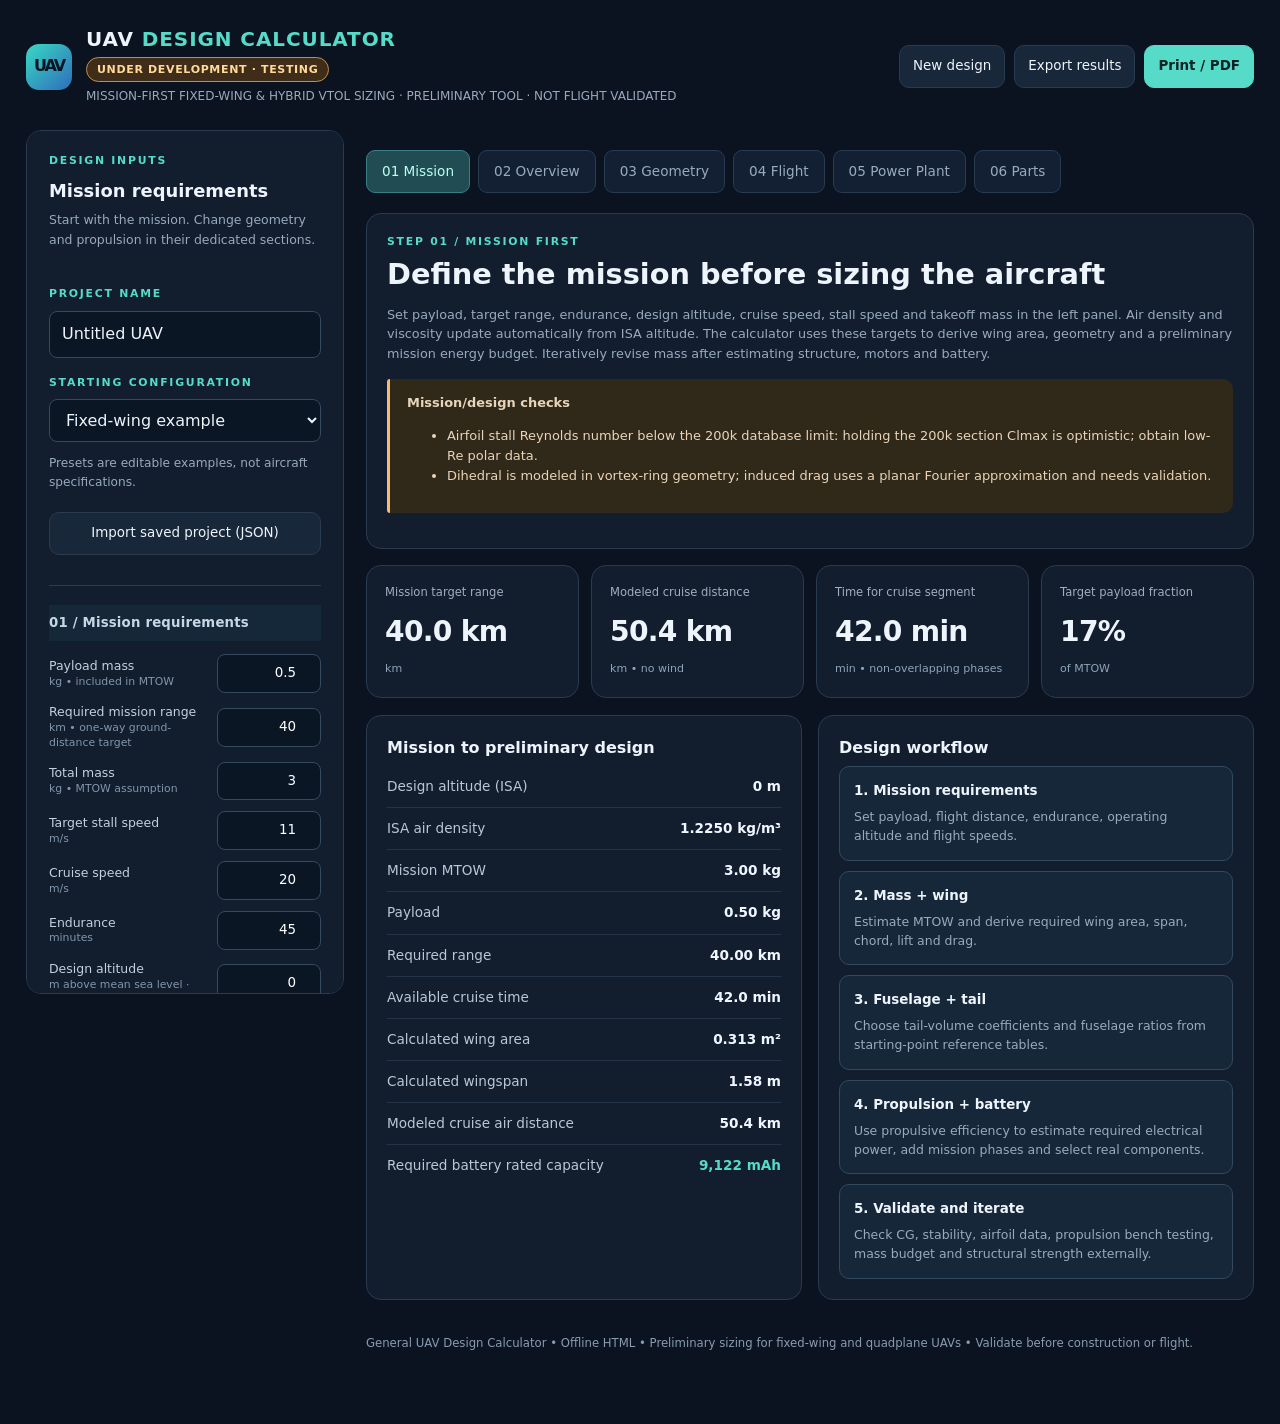
==== uav-design-calculator/index.html @ 4faedcb0 "Publish UAV mission design calculator V16 as under-development testing preview" ====
<!DOCTYPE html>

<html lang="en"><head><meta charset="utf-8"/><meta content="width=device-width, initial-scale=1" name="viewport"/><meta content="dark" name="color-scheme"/><title>UAV Design Calculator | Development Preview</title><style>
:root{--bg:#0b1220;--panel:#121d2e;--panel2:#17253a;--border:#293b51;--ink:#edf4fb;--muted:#99aabd;--teal:#55dbc8;--blue:#7fb7ff;--amber:#f4bc71;--red:#ff9191;--radius:15px}*{box-sizing:border-box}body{margin:0;background:var(--bg);color:var(--ink);font-family:Inter,ui-sans-serif,system-ui,Segoe UI,Arial,sans-serif;line-height:1.55}button,input,select{font:inherit}button{cursor:pointer}.app{max-width:1530px;margin:auto;padding:28px 26px 60px}.top{display:flex;align-items:center;justify-content:space-between;gap:20px;margin-bottom:24px}.logo{width:46px;height:46px;background:linear-gradient(135deg,#3ad9c3,#2d6dba);border-radius:13px;display:grid;place-items:center;font-weight:850;color:#071421;letter-spacing:-2px}.brand{display:flex;align-items:center;gap:14px}.brand h1{font-size:1.25rem;line-height:1.1;letter-spacing:.045em;margin:0}.brand p{margin:5px 0 0;color:var(--muted);font-size:.75rem}.actions{display:flex;gap:9px;flex-wrap:wrap;justify-content:flex-end}.btn{border:1px solid var(--border);color:var(--ink);padding:10px 13px;border-radius:10px;background:#19273b;font-size:.84rem}.btn:hover{border-color:var(--teal)}.btn.primary{background:var(--teal);color:#082324;font-weight:750;border-color:var(--teal)}.layout{display:grid;grid-template-columns:318px minmax(0,1fr);gap:22px;align-items:start}.sidebar{position:sticky;top:18px;background:var(--panel);border:1px solid var(--border);border-radius:var(--radius);padding:22px;max-height:calc(100vh - 36px);overflow:auto}.smallcap{font-size:.68rem;color:var(--teal);font-weight:850;letter-spacing:.16em;text-transform:uppercase}.sidebar h2{font-size:1.12rem;margin:8px 0 5px}.sub{font-size:.78rem;color:var(--muted);margin:0 0 20px}.fieldset{padding-top:19px;margin-top:18px;border-top:1px solid var(--border)}.fieldset h3{margin:0 0 13px;font-size:.83rem;color:#c8d7e5;letter-spacing:.015em}.field{display:grid;grid-template-columns:1fr 104px;align-items:center;gap:10px;margin:11px 0}.field label{font-size:.78rem;color:#c3d0de;line-height:1.35}.field label small{display:block;color:#8196ad;font-size:.68rem}.field input{width:100%;background:#0b1625;color:#fff;border:1px solid #354961;border-radius:8px;padding:8px 9px;text-align:right;font-size:.84rem;min-width:0}.field input:focus{outline:1px solid var(--teal);border-color:var(--teal)}.wide{grid-column:1/-1}.note{color:var(--muted);font-size:.76rem}.main{min-width:0}.hero{background:linear-gradient(118deg,#162d3b,#102136 60%,#112d39);border:1px solid #25576a;border-radius:var(--radius);padding:25px 28px;display:flex;justify-content:space-between;gap:15px}.hero h2{font-size:clamp(1.35rem,2.7vw,2rem);margin:6px 0;letter-spacing:-.035em}.hero p{color:#b9cbd9;margin:4px 0 0;max-width:720px;font-size:.85rem}.hero .mark{font-size:4rem;align-self:center;color:#59d1c8;opacity:.45;line-height:1}.tabs{display:flex;gap:8px;flex-wrap:wrap;margin:20px 0}.tab{padding:10px 15px;border-radius:9px;background:#132034;border:1px solid var(--border);color:var(--muted);font-size:.85rem}.tab.active{background:#214c53;color:#bafff1;border-color:#397f85}.pane{display:none}.pane.active{display:block}.kpis{display:grid;grid-template-columns:repeat(4,minmax(0,1fr));gap:12px;margin-bottom:17px}.metric,.card{background:var(--panel);border:1px solid var(--border);border-radius:var(--radius)}.metric{padding:18px}.metric label{font-size:.72rem;color:#9eafc0;display:block}.metric strong{display:block;font-size:clamp(1.25rem,2.2vw,1.8rem);margin:8px 0 1px;font-weight:760;letter-spacing:-.025em}.metric small{color:#8ea4b9;font-size:.69rem}.cols{display:grid;grid-template-columns:repeat(2,minmax(0,1fr));gap:16px}.card{padding:20px;min-width:0;margin-bottom:16px}.card h3{font-size:1rem;margin:0 0 5px}.card>p{color:var(--muted);font-size:.8rem;margin:2px 0 15px}.result{display:flex;justify-content:space-between;align-items:baseline;gap:16px;padding:10px 0;border-bottom:1px solid #233448;font-size:.85rem}.result:last-child{border-bottom:0}.result span{color:#bac8d6}.result b{font-variant-numeric:tabular-nums;color:#f0f6ff;white-space:nowrap}.result.highlight b{color:var(--teal)}.pill{display:inline-flex;border:1px solid #4c6258;color:#bce5d5;background:#1b3632;padding:6px 10px;border-radius:999px;font-size:.7rem}.pill.warn{border-color:#8a6540;color:#f9d2a4;background:#382c23}.pill.danger{border-color:#994b50;color:#ffc0c5;background:#42262d}.notice{border-left:3px solid var(--amber);background:#302819;padding:14px 17px;color:#e9d4b9;font-size:.81rem;border-radius:3px 10px 10px 3px;margin-bottom:15px}.notice.success{border-left-color:var(--teal);background:#18332f;color:#b4e9dd}.chart{width:100%;height:auto;display:block}.chart text{font-family:inherit}.table-scroll{overflow:auto}.table{border-collapse:collapse;width:100%;font-size:.8rem}.table th{background:#1b2d42;font-size:.72rem;text-align:left;color:#aac2d6;letter-spacing:.02em}.table td,.table th{padding:11px 12px;border-bottom:1px solid #26394d}.table input{background:#0c1a2b;border:1px solid #35506b;color:var(--ink);padding:7px;border-radius:6px;width:88px;text-align:right}.table td.num{text-align:right;font-variant-numeric:tabular-nums}.table .right{text-align:right}.table tr:hover td{background:#15263a}.money{color:var(--teal);font-weight:800}.mini{font-size:.75rem;color:var(--muted)}.three{display:grid;grid-template-columns:repeat(3,1fr);gap:10px}.stat{background:#19283b;border-radius:10px;padding:14px}.stat small{display:block;color:var(--muted)}.stat b{font-size:1.2rem}.foot{margin-top:18px;color:#879cb1;font-size:.73rem}.callouts{display:grid;gap:10px}.callout{background:#17273a;border:1px solid #324960;padding:14px;border-radius:10px}.callout strong{display:block;font-size:.84rem;margin-bottom:5px}.callout p{font-size:.78rem;color:var(--muted);margin:0}code{background:#0b1b2c;padding:1px 4px;border-radius:4px;color:#9fefdf}@media(max-width:1120px){.layout{grid-template-columns:280px 1fr}.kpis{grid-template-columns:repeat(2,1fr)}}@media(max-width:800px){.app{padding:16px}.layout{display:block}.sidebar{position:static;max-height:none;margin-bottom:17px}.cols{grid-template-columns:1fr}.hero .mark{display:none}.top{align-items:start}.kpis{grid-template-columns:repeat(2,1fr)}}@media(max-width:470px){.kpis{grid-template-columns:1fr 1fr}.metric{padding:12px}.metric strong{font-size:1.25rem}.brand h1{font-size:1.02rem}.actions .btn{padding:8px;font-size:.75rem}.top{flex-direction:column}.three{grid-template-columns:1fr}.tabs{gap:5px}.tab{font-size:.76rem;padding:8px 10px}}@media print{body{background:white;color:black}.sidebar,.tabs,.actions,.foot{display:none}.layout{display:block}.pane{display:block!important;break-before:page}.card,.metric,.hero{border:1px solid #aaa;background:white;color:black;break-inside:avoid}.result b,.card h3,.metric strong{color:black}.result span,.card p,.metric label{color:#444}}

/* Project-specific setup and editable BOM */
.project-controls{display:grid;gap:8px;padding:8px 0 12px}.project-controls input,.project-controls select{width:100%;min-width:0;border:1px solid #354961;border-radius:8px;background:#0b1625;color:#edf4fb;padding:10px 12px}.project-controls label{margin-top:9px}.table input.bom-name{width:205px;text-align:left}.table .bom-remove{padding:3px 9px;color:#ffc0c5;border-color:#673f4a}.table th:last-child{width:45px}#projectName:focus,#preset:focus{outline:2px solid var(--teal)}

/* mission-first additions */
#pane-mission .card>h2{line-height:1.25} .fine{font-size:.78rem;color:#8096a9;line-height:1.6}
.reference-table{font-size:.83rem}.reference-table td{white-space:normal}.btn.tiny{padding:5px 9px;font-size:.72rem}
.quick-search{display:flex;flex-wrap:wrap;gap:8px;margin:12px 0 18px}.quick-search a{border:1px solid #426a7b;border-radius:9px;padding:8px 11px;text-decoration:none;color:#60dfcb;background:#10293d;font-size:.8rem;font-weight:700}
.quick-search a:hover{border-color:#60dfcb}.bom-search{font-size:.78rem;white-space:nowrap;color:#55d8cb;text-decoration:none}.bom-search:hover{text-decoration:underline}
.fieldset h3{position:sticky;top:0;background:#14283a;padding:8px 0;z-index:1}
@media(max-width:690px){.reference-table{min-width:430px}.quick-search{gap:5px}}

.airfoil-select{width:100%;background:#0b1625;color:#f0f7fe;border:1px solid #354961;border-radius:8px;padding:8px 9px;font-size:.84rem}
.airfoil-table th,.airfoil-table td{white-space:nowrap;text-align:right}.airfoil-table th:first-child,.airfoil-table td:first-child{text-align:left}
.formula{background:#0b1a29;border:1px solid #335169;border-radius:10px;padding:13px 16px;color:#cce1f0;font-size:.87rem;margin:13px 0;line-height:1.9}
.badge-inline{display:inline-block;background:#173d45;border:1px solid #2e6770;color:#87e5d6;padding:2px 8px;border-radius:6px;font-size:.7rem}

.airfoil-status{border:1px solid #32717a;border-radius:10px;padding:12px;background:#0b2936;display:flex;flex-direction:column;gap:5px}
.airfoil-status strong{font-size:.8rem;color:#d8ebf2}.airfoil-status span{font-size:1.5rem;font-weight:800;color:#6ce2d4}.airfoil-status small{font-size:.71rem;color:#9eb8c6}

/* Airfoil setup belongs in the Wing Design pane, below the mission inputs. */
#wingAirfoilSetup{margin-bottom:18px;scroll-margin-top:16px}
.airfoil-setup-layout{display:grid;grid-template-columns:minmax(230px,1.05fr) minmax(230px,1fr);gap:20px;align-items:start;margin:20px 0}
.airfoil-large-label{display:block;font-size:.86rem;color:#e1ebf4;font-weight:750;margin-bottom:8px}
.airfoil-large-label small{font-size:.74rem;color:#97abc0;font-weight:400;margin-left:8px}
#wingAirfoilSetup .airfoil-select{height:45px;font-size:.93rem}
#wingAirfoilSetup .field{grid-template-columns:1fr minmax(120px,160px);margin:15px 0 0}
#wingAirfoilSetup .airfoil-status{min-height:112px;justify-content:center}
#wingAirfoilSetup .airfoil-status span{font-size:2rem}
.airfoil-re-explain{padding:16px 18px;background:#0e2131;border:1px solid #2d5061;border-radius:11px;margin:4px 0 16px}
.airfoil-re-explain>strong{font-size:.85rem;color:#9be2d8}
.airfoil-re-explain .formula{margin:10px 0;font-size:.9rem}
.airfoil-re-explain p{font-size:.82rem;color:#a9bfd1;margin:6px 0 0}
@media(max-width:750px){.airfoil-setup-layout{grid-template-columns:1fr}.airfoil-large-label small{display:block;margin-left:0}}

/* Compact information controls for sizing and airfoil reference tables */
.reference-table .info-tip{display:inline-flex;align-items:center;justify-content:center;vertical-align:middle;margin-left:7px;width:18px;height:18px;padding:0;border-radius:50%;border:1px solid #7291ac;background:#223c54;color:#dff8ff;font-size:12px;font-weight:800;line-height:1;cursor:help;position:relative;isolation:isolate}
.reference-table .info-tip:hover,.reference-table .info-tip:focus-visible{border-color:#55dbc8;background:#2b5961;outline:1px solid #55dbc8}
.reference-table .info-tip:is(:hover,:focus-visible)::after{content:attr(data-help);position:absolute;left:50%;bottom:calc(100% + 7px);transform:translateX(-50%);width:max-content;max-width:min(270px,70vw);white-space:normal;text-align:left;padding:9px 11px;border-radius:8px;box-shadow:0 6px 20px #0009;border:1px solid #4b6b7f;background:#0e2235;color:#f0f8ff;font-size:12px;line-height:1.45;font-weight:500;z-index:100;pointer-events:none}
.reference-table td:first-child{overflow:visible}


/* Compact 2D NACA section selection and geometry preview */
#wingAirfoilSetup .airfoil-setup-layout{grid-template-columns:minmax(190px,.7fr) minmax(290px,1.4fr);align-items:center;gap:18px;margin:16px 0 0}
#wingAirfoilSetup .airfoil-selector-panel{align-self:center}
#wingAirfoilSetup .airfoil-large-label{margin-bottom:10px}
#wingAirfoilSetup .airfoil-profile-panel{border:1px solid #2e5261;border-radius:11px;background:#101e30;padding:10px;min-width:0}
#wingAirfoilSetup .airfoil-profile-caption{display:flex;justify-content:space-between;gap:10px;font-size:.72rem;font-weight:750;letter-spacing:.07em;color:#b5ccda;margin:0 0 8px}
#wingAirfoilSetup .airfoil-profile-caption span{color:#70e3da}
#wingAirfoilSetup #airfoilProfile{width:100%;height:auto;display:block}
@media(max-width:760px){#wingAirfoilSetup .airfoil-setup-layout{grid-template-columns:1fr}}

/* Control-surface ratios and live sizing */
.control-input-title{color:#a9e3da;margin:16px 0 4px;padding-top:8px;border-top:1px solid #294054;font-size:.9rem}
.control-reference-table th,.control-reference-table td{white-space:normal;min-width:90px}
.control-surface-results{display:grid;grid-template-columns:repeat(3,minmax(0,1fr));gap:12px;margin-top:19px}
.control-surface-result{border:1px solid #31465a;background:#102034;border-radius:10px;padding:14px;min-width:0}
.control-surface-result h4{font-size:1rem;margin:0 0 9px;color:#84eadb}
.control-surface-result .result{gap:8px;padding:6px 0;font-size:.82rem}
.control-surface-result .result span{min-width:0}
.control-surface-result .result b{white-space:nowrap}
.control-check{font-size:.76rem;color:#f1c28b;margin:10px 0 0;line-height:1.5}
@media(max-width:920px){.control-surface-results{grid-template-columns:1fr}}
.preview-subhead{font-size:.9rem;font-weight:700;color:#c4d9ea;margin:19px 0 8px}.geometry-previews .card svg{max-width:100%}
/* Geometry fields stay readable even in narrow sidebars */
.fieldset .control-input-title{font-size:.77rem;color:#72e0d0;margin:18px 0 10px}

/* Version 16: mission-first, six-tab organization */
.design-controls-card{margin-bottom:16px}
.design-input-grid{display:grid;grid-template-columns:repeat(2,minmax(0,1fr));gap:20px;align-items:start}
.design-input-group{margin:0;padding:0;border-top:0;min-width:0}
.design-input-group h3{font-size:.94rem;color:var(--teal);margin:0 0 14px}
.design-input-group .field{grid-template-columns:minmax(0,1fr) minmax(100px,145px);gap:12px}
.design-input-group .field label{font-size:.82rem}
.design-input-group .field input{width:100%}
.design-input-group .control-input-title{margin:19px 0 10px;color:var(--ink)}
.design-input-group p.fine{margin:0 0 15px}
#pane-powerplant .design-input-group{display:grid;grid-template-columns:repeat(2,minmax(0,1fr));gap:0 22px}
#pane-powerplant .design-input-group>h3{grid-column:1/-1}
#pane-powerplant .design-input-group .field{margin:8px 0}
@media(max-width:1100px){.design-input-grid{grid-template-columns:1fr}#pane-powerplant .design-input-group{grid-template-columns:1fr}}
@media(max-width:650px){.design-input-group .field{grid-template-columns:1fr;gap:5px}.design-input-group .field input{text-align:left}#pane-powerplant .design-input-group{grid-template-columns:1fr}}
</style></head><body><div class="app">
<header class="top"><div class="brand"><div class="logo">UAV</div><div><h1>UAV <span style="color:var(--teal)">DESIGN CALCULATOR</span></h1><span role="status" style="display:inline-block;margin-top:7px;border:1px solid #c48c48;color:#ffda9a;background:#402d19;border-radius:999px;padding:3px 10px;font-size:11px;font-weight:800;letter-spacing:.06em">UNDER DEVELOPMENT · TESTING</span><p>MISSION-FIRST FIXED-WING &amp; HYBRID VTOL SIZING · PRELIMINARY TOOL · NOT FLIGHT VALIDATED</p></div></div><div class="actions"><button class="btn" id="resetBtn">New design</button><button class="btn" id="downloadBtn">Export results</button><button class="btn primary" id="printBtn">Print / PDF</button></div></header>
<div class="layout"><aside class="sidebar"><div class="smallcap">Design inputs</div><h2>Mission requirements</h2><p class="sub">Start with the mission. Change geometry and propulsion in their dedicated sections.</p>
<div class="project-controls"><label class="smallcap" for="projectName">Project name</label><input id="projectName" maxlength="100" placeholder="My UAV concept" type="text" value="Untitled UAV"/><label class="smallcap" for="preset">Starting configuration</label><select id="preset"><option value="fixed">Fixed-wing example</option><option value="hybrid">Hybrid VTOL example</option></select><p class="note" style="margin:4px 0 0">Presets are editable examples, not aircraft specifications.</p><button class="btn" id="loadBtn" style="width:100%;margin-top:12px" type="button">Import saved project (JSON)</button><input accept=".json,application/json" hidden="" id="importFile" type="file"/></div>
<div class="fieldset"><h3>01 / Mission requirements</h3><div class="field"><label for="payload">Payload mass <small>kg • included in MTOW</small></label><input id="payload" min="0" step="0.1" type="number"/></div>
<div class="field"><label for="rangeTarget">Required mission range <small>km • one-way ground-distance target</small></label><input id="rangeTarget" min="0" step="1" type="number"/></div>
<div class="field"><label for="mass">Total mass <small>kg • MTOW assumption</small></label><input id="mass" min="0.1" step="0.1" type="number"/></div>
<div class="field"><label for="stall">Target stall speed <small>m/s</small></label><input id="stall" min="0.1" step="0.1" type="number"/></div>
<div class="field"><label for="cruise">Cruise speed <small>m/s</small></label><input id="cruise" min="0.1" step="0.1" type="number"/></div>
<div class="field"><label for="endurance">Endurance <small>minutes</small></label><input id="endurance" min="0" step="5" type="number"/></div>
<div class="field"><label for="altitude">Design altitude <small>m above mean sea level · ISA standard atmosphere</small></label><input id="altitude" max="20000" min="0" step="100" type="number"/></div>
<div class="field"><label for="rho">Calculated air density <small>kg/m³ · automatic</small></label><input aria-readonly="true" id="rho" readonly="" step="any" type="number"/><small class="fine">Automatically calculated from altitude; used in wing sizing, lift, drag and power.</small></div></div>



</aside>
<main class="main"><nav aria-label="Sections" class="tabs"><button class="tab active" data-pane="mission">01 Mission</button><button class="tab" data-pane="overview">02 Overview</button><button class="tab" data-pane="geometry">03 Geometry</button><button class="tab" data-pane="flight">04 Flight</button><button class="tab" data-pane="powerplant">05 Power Plant</button><button class="tab" data-pane="bom">06 Parts</button></nav>
<section class="pane active" id="pane-mission">
<div class="card"><div class="smallcap">STEP 01 / MISSION FIRST</div><h2 style="margin:6px 0 12px;font-size:1.8rem">Define the mission before sizing the aircraft</h2><p>Set payload, target range, endurance, design altitude, cruise speed, stall speed and takeoff mass in the left panel. Air density and viscosity update automatically from ISA altitude. The calculator uses these targets to derive wing area, geometry and a preliminary mission energy budget. Iteratively revise mass after estimating structure, motors and battery.</p><div class="notice" id="missionAlerts"></div></div>
<div class="kpis"><div class="metric"><label>Mission target range</label><strong id="mTarget">—</strong><small>km</small></div><div class="metric"><label>Modeled cruise distance</label><strong id="mDistance">—</strong><small>km • no wind</small></div><div class="metric"><label>Time for cruise segment</label><strong id="mCruiseTime">—</strong><small>min • non-overlapping phases</small></div><div class="metric"><label>Target payload fraction</label><strong id="mPayload">—</strong><small>of MTOW</small></div></div>
<div class="cols"><div class="card"><h3>Mission to preliminary design</h3><div id="missionResults"></div></div><div class="card"><h3>Design workflow</h3><div class="callouts"><div class="callout"><strong>1. Mission requirements</strong><p>Set payload, flight distance, endurance, operating altitude and flight speeds.</p></div><div class="callout"><strong>2. Mass + wing</strong><p>Estimate MTOW and derive required wing area, span, chord, lift and drag.</p></div><div class="callout"><strong>3. Fuselage + tail</strong><p>Choose tail-volume coefficients and fuselage ratios from starting-point reference tables.</p></div><div class="callout"><strong>4. Propulsion + battery</strong><p>Use propulsive efficiency to estimate required electrical power, add mission phases and select real components.</p></div><div class="callout"><strong>5. Validate and iterate</strong><p>Check CG, stability, airfoil data, propulsion bench testing, mass budget and structural strength externally.</p></div></div></div></div></section><section class="pane" id="pane-overview"><div class="kpis"><div class="metric"><label>Wing span</label><strong id="kSpan">—</strong><small>computed wing geometry</small></div><div class="metric"><label>Required wing area</label><strong id="kArea">—</strong><small>m²</small></div><div class="metric"><label>Estimated cruise power</label><strong id="kPower">—</strong><small>W drag-based estimate</small></div><div class="metric"><label>Estimated range</label><strong id="kRange">—</strong><small>km at entered speed / endurance</small></div></div>
<div class="notice" id="checks"></div><div class="cols"><div class="card"><h3>Wing planform — top view</h3><p>Quarter-chord sweep and mounting X offset are drawn to scale within this view.</p><svg aria-label="Wing geometry top view" class="chart" id="wingSVG" viewbox="0 0 530 240"><rect fill="#101e30" height="240" rx="10" width="530" x="0" y="0"></rect><line stroke="#43627a" stroke-dasharray="5 6" x1="265" x2="265" y1="15" y2="225"></line><polygon fill="#2f9ea6" fill-opacity=".7" id="wingShape" points="" stroke="#75e7d7" stroke-width="2"></polygon><text fill="#9eb2c7" font-size="13" id="wingCap" x="14" y="220"></text></svg></div><div class="card"><h3>Wing front view</h3><p>Dihedral and vertical mounting offset; dimensions in meters.</p><svg aria-label="Live front view of wing dihedral and mounting offset" class="chart" id="wingFrontSVG" role="img" viewbox="0 0 530 240"></svg></div><div class="card"><h3>Mission snapshot</h3><p>Key sizing values calculated from current inputs.</p><div id="overviewResults"></div></div></div>
<div class="cols geometry-previews">
<div class="card"><h3>Fuselage profile</h3><p>Dimensioned side-view concept based on the current fuselage length, diameter and tail-cone ratio.</p>
<svg aria-label="Live dimensioned fuselage side profile" class="chart" id="fuselageSVG" role="img" viewbox="0 0 530 240"></svg>
<p class="fine">Illustrative axisymmetric body; nose, cabin and tail-cone shaping are not structural or aerodynamic validation.</p>
</div>
<div class="card"><h3>Tail planform</h3><p>Live horizontal-tail top view and vertical-fin side view, calculated using the tail-volume inputs.</p>
<svg aria-label="Live dimensioned horizontal and vertical tail preview" class="chart" id="tailSVG" role="img" viewbox="0 0 530 240"></svg><h4 class="preview-subhead">Tail front view</h4><svg aria-label="Live front view of horizontal-tail dihedral and vertical-fin cant" class="chart" id="tailFrontSVG" role="img" viewbox="0 0 530 240"></svg>
<p class="fine">Horizontal-tail sweep, dihedral and offsets and vertical-fin sweep, cant and offsets are previewed; final stability, control and interference require validation.</p>
</div>
</div>
<div class="card"><h3>Power versus cruise speed</h3><p>Simplified parasite + induced drag model across speed. This is aerodynamic power, not motor electrical draw.</p><svg aria-label="Power required as a function of cruise velocity" class="chart" id="powerChart" role="img" viewbox="0 0 750 245"></svg></div></section>
<section class="pane" id="pane-geometry"><div class="card" id="wingAirfoilSetup"><div class="smallcap">02 / WING DESIGN</div><h3>NACA airfoil</h3>
<div class="airfoil-setup-layout">
<div class="airfoil-selector-panel"><label class="airfoil-large-label" for="airfoil">Select 2D NACA section</label>
<select class="airfoil-select" id="airfoil"><option value="naca2412">NACA 2412</option><option value="naca0012">NACA 0012</option><option value="naca2410">NACA 2410</option><option value="naca2415">NACA 2415</option><option value="naca4412">NACA 4412</option></select>
</div>
<div class="airfoil-profile-panel"><div class="airfoil-profile-caption">2D AIRFOIL PROFILE <span id="airfoilProfileName">NACA 2412</span></div>
<svg aria-label="Live 2D NACA airfoil cross-section profile" id="airfoilProfile" role="img" viewbox="0 0 600 185"></svg></div>
</div>
</div><div class="card design-controls-card"><h3>Aircraft geometry — editable parameters</h3><p>Define wing, fuselage and tail geometry here. Results and drawings update automatically.</p><div class="design-input-grid"><div class="fieldset design-input-group"><h3>Main wing geometry</h3>
<div class="field"><label for="ar">Wing aspect ratio <small>dimensionless</small></label><input id="ar" min="1" step="0.1" type="number"/></div>
<div class="field"><label for="taper">Wing taper ratio <small>tip / root</small></label><input id="taper" min="0.05" step="0.05" type="number"/></div><div class="field"><label for="wingSweep">Wing sweep <small>degrees · quarter-chord line, aft positive</small></label><input id="wingSweep" max="45" min="-30" step="0.5" type="number"/></div>
<div class="field"><label for="wingDihedral">Wing dihedral <small>degrees · tips up positive</small></label><input id="wingDihedral" max="20" min="-15" step="0.5" type="number"/></div>
<div class="field"><label for="wingXOffset">Wing X offset <small>m · from 35% fuselage length reference</small></label><input id="wingXOffset" max="2" min="-2" step="0.01" type="number"/></div>
<div class="field"><label for="wingZOffset">Wing Z offset <small>m · from fuselage centerline</small></label><input id="wingZOffset" max="2" min="-2" step="0.01" type="number"/></div>
</div><div class="fieldset design-input-group"><h3>Fuselage &amp; tail geometry</h3>
<div class="field"><label for="fuseRatio">Fuselage / span <small>design ratio</small></label><input id="fuseRatio" min="0.1" step="0.05" type="number"/></div>
<div class="field"><label for="fuseSlender">Fuselage L / D <small>slenderness</small></label><input id="fuseSlender" min="1" step="0.5" type="number"/></div>
<div class="field"><label for="tailArmRatio">Tail arm / fuselage <small>design ratio</small></label><input id="tailArmRatio" min="0.1" step="0.01" type="number"/></div>
<div class="field"><label for="vh">Horizontal tail volume <small>Vh</small></label><input id="vh" min="0.01" step="0.05" type="number"/></div>
<div class="field"><label for="vv">Vertical tail volume <small>Vv</small></label><input id="vv" min="0.001" step="0.005" type="number"/></div><h4 class="control-input-title">Horizontal stabilizer geometry</h4>
<div class="field"><label for="htSweep">Horizontal tail sweep <small>degrees · quarter chord, aft positive</small></label><input id="htSweep" max="45" min="-30" step="0.5" type="number"/></div>
<div class="field"><label for="htDihedral">Horizontal tail dihedral <small>degrees · tips up positive</small></label><input id="htDihedral" max="20" min="-15" step="0.5" type="number"/></div>
<div class="field"><label for="htXOffset">Horizontal tail X offset <small>m · from nominal tail station (wing + tail arm)</small></label><input id="htXOffset" max="2" min="-2" step="0.01" type="number"/></div>
<div class="field"><label for="htZOffset">Horizontal tail Z offset <small>m · from fuselage centerline</small></label><input id="htZOffset" max="2" min="-2" step="0.01" type="number"/></div>
<h4 class="control-input-title">Vertical stabilizer geometry</h4>
<div class="field"><label for="vtSweep">Vertical fin sweep <small>degrees · leading-edge line, aft positive</small></label><input id="vtSweep" max="55" min="-30" step="0.5" type="number"/></div>
<div class="field"><label for="vtCant">Vertical fin cant <small>degrees · outward from vertical</small></label><input id="vtCant" max="25" min="0" step="0.5" type="number"/></div>
<div class="field"><label for="vtXOffset">Vertical fin X offset <small>m · from nominal tail station (wing + tail arm)</small></label><input id="vtXOffset" max="2" min="-2" step="0.01" type="number"/></div>
<div class="field"><label for="vtZOffset">Vertical fin Z offset <small>m · from fuselage centerline</small></label><input id="vtZOffset" max="2" min="-2" step="0.01" type="number"/></div><div class="field"><label for="tailConeRatio">Tail-cone length / fuselage diameter <small>design ratio</small></label><input id="tailConeRatio" min="0" step=".1" type="number"/></div><div class="field"><label for="tailConeAngle">Tail-cone half-angle <small>degrees • geometric input</small></label><input id="tailConeAngle" max="40" min="0" step="1" type="number"/></div></div></div></div><div class="card design-controls-card"><h3>Control surface geometry</h3><div class="fieldset design-input-group"><h3>Control surfaces</h3><p class="fine">Editable starting ratios from the Excel control-surface reference table. Area and geometric ratios are checked independently.</p><h4 class="control-input-title">Aileron</h4><div class="field"><label for="ailArea">Area ratio <small>0.03–0.12 · control area / parent surface area</small></label><input id="ailArea" max="1" min="0.01" step="0.01" type="number"/></div><div class="field"><label for="ailSpan">Span ratio <small>0.20–0.40 · control span / parent surface span</small></label><input id="ailSpan" max="1" min="0.01" step="0.01" type="number"/></div><div class="field"><label for="ailChord">Chord ratio <small>0.15–0.30 · control chord / parent surface chord</small></label><input id="ailChord" max="1" min="0.01" step="0.01" type="number"/></div><div class="field"><label for="ailNeg">Negative deflection <small>degrees · magnitude</small></label><input id="ailNeg" max="90" min="0" step="1" type="number"/></div><div class="field"><label for="ailPos">Positive deflection <small>degrees · magnitude</small></label><input id="ailPos" max="90" min="0" step="1" type="number"/></div><h4 class="control-input-title">Elevator</h4><div class="field"><label for="eleArea">Area ratio <small>0.15–0.40 · control area / parent surface area</small></label><input id="eleArea" max="1" min="0.01" step="0.01" type="number"/></div><div class="field"><label for="eleSpan">Span ratio <small>0.80–1.00 · control span / parent surface span</small></label><input id="eleSpan" max="1" min="0.01" step="0.01" type="number"/></div><div class="field"><label for="eleChord">Chord ratio <small>0.20–0.40 · control chord / parent surface chord</small></label><input id="eleChord" max="1" min="0.01" step="0.01" type="number"/></div><div class="field"><label for="eleNeg">Negative deflection <small>degrees · magnitude</small></label><input id="eleNeg" max="90" min="0" step="1" type="number"/></div><div class="field"><label for="elePos">Positive deflection <small>degrees · magnitude</small></label><input id="elePos" max="90" min="0" step="1" type="number"/></div><h4 class="control-input-title">Rudder</h4><div class="field"><label for="rudArea">Area ratio <small>0.15–0.35 · control area / parent surface area</small></label><input id="rudArea" max="1" min="0.01" step="0.01" type="number"/></div><div class="field"><label for="rudSpan">Span ratio <small>0.70–1.00 · control span / parent surface span</small></label><input id="rudSpan" max="1" min="0.01" step="0.01" type="number"/></div><div class="field"><label for="rudChord">Chord ratio <small>0.15–0.40 · control chord / parent surface chord</small></label><input id="rudChord" max="1" min="0.01" step="0.01" type="number"/></div><div class="field"><label for="rudNeg">Negative deflection <small>degrees · magnitude</small></label><input id="rudNeg" max="90" min="0" step="1" type="number"/></div><div class="field"><label for="rudPos">Positive deflection <small>degrees · magnitude</small></label><input id="rudPos" max="90" min="0" step="1" type="number"/></div></div></div>
<div class="cols"><div class="card"><h3>Wing sizing from airfoil + mission &amp; VLM2</h3><div id="wingResults"></div></div><div class="card"><h3>Fuselage &amp; tails</h3><p>Conventional tail-volume estimates based on wing span and MAC.</p><div id="tailResults"></div></div></div><div class="card" id="airfoilDatabaseCard"><div class="smallcap">AIRFOIL DATABASE / SECTION POLARS</div><h3>NACA stall polar &amp; VLM2 finite-wing analysis</h3><div class="table-scroll"><table class="table reference-table airfoil-table"><thead><tr><th>Airfoil <button aria-label="Information: NACA airfoil section identifier." class="info-tip" data-help="NACA airfoil section identifier." title="NACA airfoil section identifier." type="button">i</button></th><th>cₗ,max @ Re 200k <button aria-label="Information: Approximate 2D maximum section lift coefficient at Reynolds number 200,000, not whole-wing CLmax." class="info-tip" data-help="Approximate 2D maximum section lift coefficient at Reynolds number 200,000, not whole-wing CLmax." title="Approximate 2D maximum section lift coefficient at Reynolds number 200,000, not whole-wing CLmax." type="button">i</button></th><th>@ 1M <button aria-label="Information: Approximate 2D maximum lift coefficient at Reynolds number 1,000,000." class="info-tip" data-help="Approximate 2D maximum lift coefficient at Reynolds number 1,000,000." title="Approximate 2D maximum lift coefficient at Reynolds number 1,000,000." type="button">i</button></th><th>@ 5M <button aria-label="Information: Approximate 2D maximum lift coefficient at Reynolds number 5,000,000." class="info-tip" data-help="Approximate 2D maximum lift coefficient at Reynolds number 5,000,000." title="Approximate 2D maximum lift coefficient at Reynolds number 5,000,000." type="button">i</button></th></tr></thead><tbody id="airfoilDataRows"></tbody></table></div><div id="airfoilResults"></div><div class="cols"><div><h3 style="margin-top:18px">VLM2 cruise &amp; stall analysis</h3><div id="vlmResults"></div></div><div><h3 style="margin-top:18px">Spanwise lift distribution</h3><svg aria-label="Calculated wing local lift coefficient versus span" id="vlmSpanChart" role="img" style="width:100%;height:auto;background:#101e30;border-radius:10px" viewbox="0 0 510 235"></svg><p class="fine">Blue: local cₗ at cruise · dashed: airfoil cₗ,max near stall. Spanwise values exclude nonlinear separation and control deflections.</p></div></div><p class="fine">The values are approximate stored section cₗ,max summaries (Ncrit 9), not experimental whole-wing results. The section stall limit is imposed externally; inviscid VLM2 cannot resolve stall or viscous/profile drag. Changes in taper, twist, sweep, Reynolds number, surface roughness and stall progression can alter wing C<sub>L,max</sub>. Verify using XFOIL polars and finite-wing analysis (e.g., XFLR5 or CFD) before flight.</p><p class="fine">Polar summaries: <a href="https://foil.tools/foil/naca2412" rel="noopener noreferrer" target="_blank">Foil.tools dataset ↗</a> · Geometry references: <a href="https://m-selig.web.engr.illinois.edu/ads/coord_database.html" rel="noopener noreferrer" target="_blank">UIUC airfoil coordinates ↗</a></p></div><div class="card" id="controlSurfaceCard"><h3>Control surface sizing</h3><p>Ratios from the control-surface sizing table in your Excel workbook. Edit values in the left sidebar; dimensions update with wing and tail geometry.</p>
<div class="table-scroll"><table class="table reference-table control-reference-table"><thead><tr><th>Reference parameter</th><th>Aileron</th><th>Elevator</th><th>Rudder</th></tr></thead><tbody><tr><td>Area / lifting-surface area <button aria-label="Information: Area of the control surface as a fraction of the parent wing or tail area." class="info-tip" data-help="Area of the control surface as a fraction of the parent wing or tail area." title="Area of the control surface as a fraction of the parent wing or tail area." type="button">i</button></td><td>0.03–0.12</td><td>0.15–0.40</td><td>0.15–0.35</td></tr><tr><td>Span / lifting-surface span <button aria-label="Information: Ratio of total modeled control span to the wing or stabilizer span." class="info-tip" data-help="Ratio of total modeled control span to the wing or stabilizer span." title="Ratio of total modeled control span to the wing or stabilizer span." type="button">i</button></td><td>0.20–0.40</td><td>0.80–1.00</td><td>0.70–1.00</td></tr><tr><td>Chord / lifting-surface chord <button aria-label="Information: Ratio of a representative control chord to a representative parent-surface chord." class="info-tip" data-help="Ratio of a representative control chord to a representative parent-surface chord." title="Ratio of a representative control chord to a representative parent-surface chord." type="button">i</button></td><td>0.15–0.30</td><td>0.20–0.40</td><td>0.15–0.40</td></tr><tr><td>Negative deflection <button aria-label="Information: Illustrative maximum deflection magnitude in the negative direction." class="info-tip" data-help="Illustrative maximum deflection magnitude in the negative direction." title="Illustrative maximum deflection magnitude in the negative direction." type="button">i</button></td><td>25°</td><td>25°</td><td>30°</td></tr><tr><td>Positive deflection <button aria-label="Information: Illustrative maximum deflection magnitude in the positive direction." class="info-tip" data-help="Illustrative maximum deflection magnitude in the positive direction." title="Illustrative maximum deflection magnitude in the positive direction." type="button">i</button></td><td>20°</td><td>20°</td><td>30°</td></tr></tbody></table></div><div id="controlResults"></div><p class="fine">Aileron dimensions describe a total span/area allowance (split across left and right as needed). Area, span and chord ratios are independent design guidelines, so their implied areas may differ. Deflection angles are preliminary limits, not verified hinge moments or control authority.</p></div><div class="cols"><div class="card"><h3>Fuselage sizing reference table</h3><p>Conceptual starting ranges adapted from the ratio tables in the supplied workbook, not universal design rules.</p><div class="table-scroll"><table class="table reference-table"><thead><tr><th>Parameter</th><th>Typical starting guide</th><th>Current value</th></tr></thead><tbody><tr><td>Fuselage length / wingspan <button aria-label="Information: Ratio of fuselage length to wing span. A preliminary layout guide, not an aerodynamic requirement." class="info-tip" data-help="Ratio of fuselage length to wing span. A preliminary layout guide, not an aerodynamic requirement." title="Ratio of fuselage length to wing span. A preliminary layout guide, not an aerodynamic requirement." type="button">i</button></td><td>0.60–0.75</td><td id="fuseRatioNow">—</td></tr><tr><td>Fuselage length / diameter <button aria-label="Information: Fuselage slenderness ratio: overall length divided by an equivalent body diameter. Actual cross sections need not be circular." class="info-tip" data-help="Fuselage slenderness ratio: overall length divided by an equivalent body diameter. Actual cross sections need not be circular." title="Fuselage slenderness ratio: overall length divided by an equivalent body diameter. Actual cross sections need not be circular." type="button">i</button></td><td>4–8</td><td id="slenderNow">—</td></tr><tr><td>Tail-cone length / diameter <button aria-label="Information: Length of the aft fuselage taper divided by the equivalent fuselage diameter. Check structure and tail clearance." class="info-tip" data-help="Length of the aft fuselage taper divided by the equivalent fuselage diameter. Check structure and tail clearance." title="Length of the aft fuselage taper divided by the equivalent fuselage diameter. Check structure and tail clearance." type="button">i</button></td><td>≈ 2 (example)</td><td id="coneNow">—</td></tr><tr><td>Tail-cone half-angle <button aria-label="Information: Angle between the fuselage axis and the tapered tail-cone surface. The workbook range is illustrative." class="info-tip" data-help="Angle between the fuselage axis and the tapered tail-cone surface. The workbook range is illustrative." title="Angle between the fuselage axis and the tapered tail-cone surface. The workbook range is illustrative." type="button">i</button></td><td>2–9° (reference only)</td><td id="angleNow">—</td></tr></tbody></table></div><p class="fine">Check packaging, manufacturing, CG location, tail clearance and drag independently. Diameter is an equivalent estimate; real fuselages need not be circular.</p></div>
<div class="card"><h3>Tail volume coefficient reference</h3><p>Illustrative conventional-tail starting values from the supplied spreadsheet. The vertical coefficient is a separate manual input and not interchangeable with horizontal volume.</p><div class="table-scroll"><table class="table reference-table"><thead><tr><th>Aircraft / concept</th><th>Horizontal V<sub>h</sub></th><th>Use</th></tr></thead><tbody><tr><td>Sailplane example <button aria-label="Information: Illustrative horizontal-tail volume coefficient for conventional sailplane-style layouts; verify stability and CG." class="info-tip" data-help="Illustrative horizontal-tail volume coefficient for conventional sailplane-style layouts; verify stability and CG." title="Illustrative horizontal-tail volume coefficient for conventional sailplane-style layouts; verify stability and CG." type="button">i</button></td><td>0.50</td><td><button class="btn tiny" data-tailpreset="0.5">Apply</button></td></tr><tr><td>Home-built example <button aria-label="Information: Illustrative horizontal-tail volume coefficient for light conventional aircraft; not a universal rule." class="info-tip" data-help="Illustrative horizontal-tail volume coefficient for light conventional aircraft; not a universal rule." title="Illustrative horizontal-tail volume coefficient for light conventional aircraft; not a universal rule." type="button">i</button></td><td>0.50</td><td><button class="btn tiny" data-tailpreset="0.5">Apply</button></td></tr><tr><td>Single-engine GA example <button aria-label="Information: Illustrative horizontal-tail volume coefficient for a conventional general-aviation aircraft." class="info-tip" data-help="Illustrative horizontal-tail volume coefficient for a conventional general-aviation aircraft." title="Illustrative horizontal-tail volume coefficient for a conventional general-aviation aircraft." type="button">i</button></td><td>0.70</td><td><button class="btn tiny" data-tailpreset="0.7">Apply</button></td></tr><tr><td>Canard example <button aria-label="Information: Canard arrangements require different longitudinal stability and surface-loading analysis; do not apply this directly to a conventional tail." class="info-tip" data-help="Canard arrangements require different longitudinal stability and surface-loading analysis; do not apply this directly to a conventional tail." title="Canard arrangements require different longitudinal stability and surface-loading analysis; do not apply this directly to a conventional tail." type="button">i</button></td><td>0.60</td><td>Not a conventional-tail sizing model</td></tr></tbody></table></div><p class="fine">For a conventional tail: V<sub>h</sub> = S<sub>h</sub> l<sub>h</sub> / (S<sub>w</sub> MAC), V<sub>v</sub> = S<sub>v</sub> l<sub>v</sub> / (S<sub>w</sub> b). A canard needs a different stability/layout analysis.</p></div></div></section>
<section class="pane" id="pane-flight"><div class="cols"><div class="card"><h3>Level cruise</h3><p>Simple lift, thrust and power estimates.</p><div id="cruiseResults"></div></div><div class="card"><h3>Climb</h3><p>Climb velocity and power estimates from simplified performance relations.</p><div id="climbResults"></div></div></div><div class="card"><h3>Airfoil Reynolds numbers</h3><p>Reynolds number = speed × wing MAC / kinematic viscosity; choose viscosity for the intended atmospheric conditions.</p><div id="reResults"></div></div></section>
<section class="pane" id="pane-powerplant"><div class="card design-controls-card"><h3>Power plant — motors, battery and electrical system</h3><p>Configure propulsion electrical power, motor count, climb and VTOL phases, voltage and battery usable capacity.</p><div class="fieldset design-input-group"><h3>Motor, battery &amp; mission power inputs</h3>
<div class="field"><label for="voltage">Battery voltage <small>V</small></label><input id="voltage" min="1" step="0.1" type="number"/></div>
<div class="field"><label for="pCruise">Cruise electric power <small>W • measured / assumed</small></label><input id="pCruise" min="0" step="5" type="number"/></div>
<div class="field"><label for="pClimb">Climb electric power <small>W • measured / assumed</small></label><input id="pClimb" min="0" step="5" type="number"/></div>
<div class="field"><label for="pVTOL">VTOL electrical power per motor <small>W</small></label><input id="pVTOL" min="0" step="5" type="number"/></div>
<div class="field"><label for="vtolMotors">VTOL motors <small>0 for fixed-wing</small></label><input id="vtolMotors" min="0" step="1" type="number"/></div>
<div class="field"><label for="climbAltitude">Climb height gained <small>m • distinct from design altitude above sea level</small></label><input id="climbAltitude" min="0" step="10" type="number"/></div>
<div class="field"><label for="climbTime">Climb duration <small>minutes</small></label><input id="climbTime" min="0" step="1" type="number"/></div>
<div class="field"><label for="vtolTime">VTOL duration <small>minutes</small></label><input id="vtolTime" min="0" step="1" type="number"/></div>
<div class="field"><label for="usable">Usable battery fraction <small>0.8 = 80%</small></label><input id="usable" max="1" min="0.1" step="0.05" type="number"/></div><div class="field"><label for="propEff">Propulsion efficiency <small>0–1, assumed total propeller/drive efficiency</small></label><input id="propEff" max="1" min="0.05" step=".05" type="number"/></div><div class="field"><label for="auxPower">Avionics / payload electrical power <small>W in all flight phases</small></label><input id="auxPower" min="0" step="1" type="number"/></div><div class="field"><label for="kinVisc">Calculated kinematic viscosity <small>m²/s · automatic</small></label><input aria-readonly="true" id="kinVisc" readonly="" step="any" type="number"/><small class="fine">Computed using ISA temperature and Sutherland viscosity for Reynolds-number estimates.</small></div></div></div><div class="kpis"><div class="metric"><label>Total mission energy</label><strong id="eEnergy">—</strong><small>Wh, power allowances</small></div><div class="metric"><label>Battery capacity</label><strong id="eCap">—</strong><small>mAh at selected voltage</small></div><div class="metric"><label>Required rated energy</label><strong id="eRated">—</strong><small>Wh including usable fraction</small></div><div class="metric"><label>Battery reserve</label><strong id="eMargin">—</strong><small>factor from usable fraction</small></div></div><div class="cols"><div class="card"><h3>Mission energy breakdown</h3><p>Separate contributions from forward cruise, climb and VTOL motors.</p><div id="energyResults"></div></div><div class="card"><h3>Energy distribution</h3><p>Proportion of modeled total electrical energy.</p><svg aria-label="Energy allocation bar chart" class="chart" id="energyChart" role="img" viewbox="0 0 490 230"></svg></div></div><div class="notice">Mission duration is divided into non-overlapping cruise, climb and VTOL phases. Energy includes auxiliary loads and an editable propulsion efficiency estimate for minimum required cruise/climb power. Always verify real propulsion curves, battery sag and reserve.</div><div class="card"><h3>Component-sizing guide — before searching AliExpress</h3><p>Calculated requirement hints only. Check motor/propeller test curves, ESC ratings, battery discharge ratings, mass and dimensions from each seller's datasheet.</p><div id="partGuidance"></div><div class="quick-search"><a href="https://www.aliexpress.com/w/wholesale-brushless-motor-for-rc-airplane.html" rel="noopener noreferrer" target="_blank">Find propulsion motors ↗</a><a href="https://www.aliexpress.com/w/wholesale-lipo-battery-rc-plane.html" rel="noopener noreferrer" target="_blank">Find batteries ↗</a><a href="https://www.aliexpress.com/w/wholesale-brushless-esc-rc-airplane.html" rel="noopener noreferrer" target="_blank">Find ESCs ↗</a></div></div></section>
<section class="pane" id="pane-bom"><div class="kpis"><div class="metric"><label>Component cost</label><strong id="bCost">—</strong><small>user-defined currency units</small></div><div class="metric"><label>Known component mass</label><strong id="bMass">—</strong><small>kg, excludes missing mass entries</small></div><div class="metric"><label>Listed lines</label><strong id="bLines">—</strong><small>custom BOM items</small></div><div class="metric"><label>Budget / mass gap</label><strong id="bGap">—</strong><small>kg vs entered MTOW</small></div></div><div class="card"><h3>Editable components and AliExpress product discovery</h3><button class="btn" id="addPartBtn" style="margin:8px 0 13px" type="button">+ Add component</button><button class="btn" id="addPartsTemplate" style="margin:8px" type="button">+ Common UAV components</button><p class="fine">Search AliExpress for motors, ESCs, props, batteries, flight controllers and servos. Compare ratings and sellers manually; these are search links, not live prices or verified product matches.</p><div class="quick-search" id="quickSearch"><a href="https://www.aliexpress.com/w/wholesale-brushless-motor-for-rc-plane.html" rel="noopener noreferrer" target="_blank">Motors ↗</a><a href="https://www.aliexpress.com/w/wholesale-lipo-battery-for-rc-plane.html" rel="noopener noreferrer" target="_blank">Batteries ↗</a><a href="https://www.aliexpress.com/w/wholesale-brushless-esc-rc-airplane.html" rel="noopener noreferrer" target="_blank">ESCs ↗</a><a href="https://www.aliexpress.com/w/wholesale-rc-airplane-propeller.html" rel="noopener noreferrer" target="_blank">Propellers ↗</a><a href="https://www.aliexpress.com/w/wholesale-pixhawk-flight-controller.html" rel="noopener noreferrer" target="_blank">Autopilot ↗</a></div><p>Add your own components, quantities, unit masses and costs. Price units are chosen by you. Component mass and aircraft MTOW should be checked independently.</p><div class="table-scroll"><table class="table"><thead><tr><th>Part / component</th><th class="right">Qty</th><th class="right">Mass (g/ea)</th><th class="right">Price / ea</th><th class="right">Total mass (g)</th><th class="right">Cost</th><th>Marketplace</th><th> </th></tr></thead><tbody id="bomRows"></tbody><tfoot><tr><th>Total</th><th></th><th></th><th></th><th class="right" id="bTotalMass">—</th><th class="right money" id="bTotalCost">—</th><th></th><th></th></tr></tfoot></table></div></div></section>

<p class="foot">General UAV Design Calculator • Offline HTML • Preliminary sizing for fixed-wing and quadplane UAVs • Validate before construction or flight.</p></main></div></div>
<script>
const presets={
fixed:{mass:3,stall:11,cruise:20,endurance:45,altitude:0,rho:1.225,ar:8,taper:.65,fuseRatio:.65,fuseSlender:6,tailArmRatio:.62,vh:.5,vv:.025,voltage:14.8,pCruise:140,pClimb:200,pVTOL:0,vtolMotors:0,climbAltitude:120,climbTime:3,vtolTime:0,usable:.8,payload:.5,rangeTarget:40,wingSweep:0,wingDihedral:3,wingXOffset:0,wingZOffset:0,htSweep:0,htDihedral:0,htXOffset:0,htZOffset:0,vtSweep:20,vtCant:0,vtXOffset:0,vtZOffset:0,tailConeRatio:2,tailConeAngle:5,propEff:.7,auxPower:12,kinVisc:1.5e-5,ailArea:.03,ailSpan:.30,ailChord:.27,ailNeg:25,ailPos:20,eleArea:.15,eleSpan:.80,eleChord:.20,eleNeg:25,elePos:20,rudArea:.15,rudSpan:.70,rudChord:.20,rudNeg:30,rudPos:30},
hybrid:{mass:5,stall:12,cruise:22,endurance:35,altitude:0,rho:1.225,ar:8,taper:.7,fuseRatio:.65,fuseSlender:6,tailArmRatio:.60,vh:.55,vv:.03,voltage:22.2,pCruise:240,pClimb:310,pVTOL:270,vtolMotors:4,climbAltitude:150,climbTime:4,vtolTime:2,usable:.8,payload:1.0,rangeTarget:35,wingSweep:0,wingDihedral:3,wingXOffset:0,wingZOffset:0,htSweep:0,htDihedral:0,htXOffset:0,htZOffset:0,vtSweep:20,vtCant:0,vtXOffset:0,vtZOffset:0,tailConeRatio:2,tailConeAngle:5,propEff:.65,auxPower:20,kinVisc:1.5e-5,ailArea:.03,ailSpan:.30,ailChord:.27,ailNeg:25,ailPos:20,eleArea:.15,eleSpan:.80,eleChord:.20,eleNeg:25,elePos:20,rudArea:.15,rudSpan:.70,rudChord:.20,rudNeg:30,rudPos:30}};
const airfoilPolars={
 naca0012:{name:'NACA 0012',clmax:[1.12,1.40,1.76],url:'https://foil.tools/foil/n0012'},
 naca2410:{name:'NACA 2410',clmax:[1.28,1.50,1.85],url:'https://foil.tools/foil/naca2410'},
 naca2412:{name:'NACA 2412',clmax:[1.35,1.55,1.87],url:'https://foil.tools/foil/naca2412'},
 naca2415:{name:'NACA 2415',clmax:[1.40,1.56,1.87],url:'https://foil.tools/foil/naca2415'},
 naca4412:{name:'NACA 4412',clmax:[1.49,1.67,1.94],url:'https://foil.tools/foil/naca4412'}
};
const polarRe=[2e5,1e6,5e6];
function sectionClmax(foil,Re){
 if(!airfoilPolars[foil])throw new Error('Unknown NACA airfoil');
 const values=airfoilPolars[foil].clmax;
 if(Re<=polarRe[0])return values[0];
 if(Re>=polarRe[2])return values[2];
 const i=Re<polarRe[1]?0:1;
 const w=(Math.log(Re)-Math.log(polarRe[i]))/(Math.log(polarRe[i+1])-Math.log(polarRe[i]));
 return values[i]+w*(values[i+1]-values[i]);
}
const baseline=presets.fixed;
const initialBom=[]; let bom=JSON.parse(JSON.stringify(initialBom));
const fmt=(v,n=2)=>Number.isFinite(v)?v.toLocaleString('en-US',{maximumFractionDigits:n,minimumFractionDigits:n}):'—';
const $=id=>document.getElementById(id);
const row=(a,b,highlight=false)=>`<div class="result ${highlight?'highlight':''}"><span>${a}</span><b>${b}</b></div>`;
// International Standard Atmosphere (ISA), geometric altitude approximation,
// 0–20 km. Pressure/density depend on standard temperature (not live weather).
function atmosphere(height){
 const R=287.05287, g=9.80665, T0=288.15, p0=101325, lapse=0.0065;
 const h=height;
 let T,p;
 if(h<=11000){
   T=T0-lapse*h;
   p=p0*Math.pow(T/T0,g/(R*lapse));
 }else{
   const T11=T0-lapse*11000;
   const p11=p0*Math.pow(T11/T0,g/(R*lapse));
   T=T11;
   p=p11*Math.exp(-g*(h-11000)/(R*T11));
 }
 const rho=p/(R*T);
 const mu=1.458e-6*Math.pow(T,1.5)/(T+110.4); // Sutherland's law
 return {T,p,rho,mu,nu:mu/rho};
}
const inputs=()=>{
 const values=Object.fromEntries(Object.keys(baseline).map(k=>[k,Number($(k).value)]));
 const atm=atmosphere(values.altitude);
 values.rho=atm.rho; values.kinVisc=atm.nu;
 // Preliminary total profile + parasite CD0 allowance; polar cd(Re,cl) data not yet available.
 values.cd0=$('preset').value==='hybrid'?0.040:0.034;
 $('rho').value=Number.isFinite(atm.rho)?atm.rho.toFixed(5):'';
 $('kinVisc').value=Number.isFinite(atm.nu)?atm.nu.toExponential(6):'';
 return {...values,airfoil:$('airfoil').value,atmosphereTempC:atm.T-273.15,atmospherePressurePa:atm.p};
};
// VLM2: planar vortex-ring lattice, wake rings extended downstream.
// Geometric angles are small-angle linearized (rad) and zero-lift angle is approximate.
function vsub(a,b){return [a[0]-b[0],a[1]-b[1],a[2]-b[2]]}
function vortexSegment(p,a,b){
 const r1=vsub(p,a),r2=vsub(p,b),r0=vsub(b,a);
 const cross=[r1[1]*r2[2]-r1[2]*r2[1],r1[2]*r2[0]-r1[0]*r2[2],r1[0]*r2[1]-r1[1]*r2[0]];
 const c2=cross[0]**2+cross[1]**2+cross[2]**2;
 const n1=Math.hypot(...r1),n2=Math.hypot(...r2);
 if(c2<1e-20||n1<1e-12||n2<1e-12)return [0,0,0];
 const projection=r0[0]*(r1[0]/n1-r2[0]/n2)+r0[1]*(r1[1]/n1-r2[1]/n2)+r0[2]*(r1[2]/n1-r2[2]/n2);
 const gain=projection/(4*Math.PI*c2);
 return cross.map(v=>v*gain)
}
function ringVelocity(p,vertices){let out=[0,0,0];for(let i=0;i<4;i++){let v=vortexSegment(p,vertices[i],vertices[(i+1)%4]);for(let k=0;k<3;k++)out[k]+=v[k]}return out}
function solveLinear(A,b){const n=b.length;A=A.map(row=>row.slice());b=b.slice();for(let i=0;i<n;i++){let pivot=i;for(let k=i+1;k<n;k++)if(Math.abs(A[k][i])>Math.abs(A[pivot][i]))pivot=k; if(Math.abs(A[pivot][i])<1e-12)throw Error('VLM2 influence matrix singular');[A[pivot],A[i]]=[A[i],A[pivot]];[b[pivot],b[i]]=[b[i],b[pivot]];const diag=A[i][i];for(let j=i;j<n;j++)A[i][j]/=diag;b[i]/=diag;for(let k=i+1;k<n;k++){let f=A[k][i];if(!f)continue;for(let j=i;j<n;j++)A[k][j]-=f*A[i][j];b[k]-=f*b[i]}}let x=Array(n).fill(0);for(let i=n-1;i>=0;i--){x[i]=b[i];for(let j=i+1;j<n;j++)x[i]-=A[i][j]*x[j]}return x}
function vlm2(AR,taper,sweep=0,dihedral=0,nSpan=18,nChord=3){
 // unit wing area S=1: coefficients independent of length scale.
 const S=1,b=Math.sqrt(S*AR),root=2*S/(b*(1+taper)),dy=b/nSpan;
 function chord(y){return root*(1-(1-taper)*2*Math.abs(y)/b)}
 // Wing is constructed with quarter-chord sweep and a symmetric dihedral angle.
 const sweepT=Math.tan(sweep*Math.PI/180),dihedralT=Math.tan(dihedral*Math.PI/180);
 function at(y,u){const c=chord(y);return [(u-.25)*c+Math.abs(y)*sweepT,y,Math.abs(y)*dihedralT]}
 let panels=[];for(let j=0;j<nSpan;j++){const yl=-b/2+j*dy,yr=yl+dy,ym=(yl+yr)/2;for(let i=0;i<nChord;i++){
  let uf=(i+.25)/nChord,ub=(i+1.25)/nChord;
  const p=at(ym,(i+.75)/nChord),a=at(yl,uf),bb=at(yr,uf),c= i===nChord-1 ? [b*25,yr,0]:at(yr,ub),d=i===nChord-1?[b*25,yl,0]:at(yl,ub);
  const dySlope=Math.sign(ym)*dihedralT,nrm=[0,-dySlope,1],nlen=Math.hypot(...nrm);
  panels.push({j,i,yl,yr,ym,chord:chord(ym),point:p,normal:nrm.map(v=>v/nlen),ring:[a,bb,c,d]});
 }}
 const A=panels.map(target=>panels.map(src=>{
 const vel=ringVelocity(target.point,src.ring);return vel.reduce((sum,v,k)=>sum+v*target.normal[k],0)
 }));
 // VLM boundary condition: w_induced=-sin(alpha); for unit speed and small alpha.
 const g=solveLinear(A,panels.map(p=>-p.normal[2])); // Γ per unit alpha (rad), V=1
 const strip=Array.from({length:nSpan},(_,j)=>g[j*nChord+nChord-1]);
 const liftSlope=2*strip.reduce((acc,g)=>acc+g*dy,0)/S;
 const localSlope=strip.map((g,j)=>2*g/chord(-b/2+(j+.5)*dy));
 // Downwash from wake vortex legs at the plane of the wing.
 // Ring wake from each trailing-edge panel extends to 25 spans.
 // Trefftz-plane induced drag via Fourier series of the spanwise circulation.
 // For symmetric planar wings, e = A1² / Σ(n An²), so e ≤ 1.
 const modes=8;
 const F=Array.from({length:modes},(_,m)=>strip.map((_,j)=>Math.sin((m+1)*Math.acos(2*(-b/2+(j+.5)*dy)/b))));
 const mat=F.map((fm,m)=>F.map((fn,n)=>fm.reduce((acc,f,j)=>acc+f*fn[j],0)));
 const rhs=F.map(fm=>fm.reduce((acc,f,j)=>acc+f*strip[j],0));
 const coeff=solveLinear(mat,rhs);
 const sumHarmonics=coeff.reduce((sum,an,i)=>sum+(i+1)*an*an,0);
 const spanEfficiency=coeff[0]**2/Math.max(sumHarmonics,1e-16);
 const CDiSlope=liftSlope**2/(Math.PI*AR*spanEfficiency);
 const induced=[];
 return {liftSlope,localSlope,CDiAlpha2:CDiSlope,strip,induced};
}

function compute(a){
 const g=9.81,W=a.mass*g;
 // Iterate area, chordwise/local Reynolds number, 2D stall limits and VLM2 finite-wing lift distribution.
 let Sreq=2*W/(a.rho*a.stall*a.stall*Math.max(0.2,sectionClmax(a.airfoil,2e5)*.9));
 const lattice=vlm2(a.ar,a.taper,a.wingSweep,a.wingDihedral);
 function wingGeom(S){const b=Math.sqrt(S*a.ar),cr=2*S/(b*(1+a.taper)),ct=cr*a.taper;
 const mac=(2/3)*cr*(1+a.taper+a.taper*a.taper)/(1+a.taper);return {b,cr,ct,mac}}
 for(let iter=0;iter<100;iter++){
   const geom=wingGeom(Sreq);
   const localLimits=lattice.localSlope.map((slope,j)=>{
     const y=(-.5+(j+.5)/lattice.localSlope.length)*geom.b;
     const c=geom.cr*(1-(1-a.taper)*2*Math.abs(y)/geom.b);
     return sectionClmax(a.airfoil,a.stall*c/a.kinVisc)/Math.max(slope,1e-8);
   });
   const wingMax=lattice.liftSlope*Math.min(...localLimits);
   const next=2*W/(a.rho*a.stall*a.stall*wingMax);
   if(Math.abs(next-Sreq)<1e-11*Math.max(1,Sreq)){Sreq=next;break}
   Sreq=0.5*Sreq+0.5*next;
 }
 const S=Sreq; // mission-first sizing: automatically size wing from weight and stall requirement
 const {b,cr,ct,mac}=wingGeom(S);
 const ReTargetStall=a.stall*mac/a.kinVisc, ReCruise=a.cruise*mac/a.kinVisc;
 const sectionCl=sectionClmax(a.airfoil,ReTargetStall);
 const localChord=lattice.localSlope.map((_,j)=>cr*(1-(1-a.taper)*2*Math.abs(-.5+(j+.5)/lattice.localSlope.length)));
 const localMax=localChord.map(c=>sectionClmax(a.airfoil,a.stall*c/a.kinVisc));
 const effectiveAlphaMax=Math.min(...localMax.map((max,i)=>max/Math.max(lattice.localSlope[i],1e-8)));
 const wingClmax=lattice.liftSlope*effectiveAlphaMax;
 const vs=Math.sqrt(2*W/(a.rho*S*wingClmax));
 const ReActualStall=vs*mac/a.kinVisc;
 const criticalStrip=localMax.findIndex((v,i)=>Math.abs(v/lattice.localSlope[i]-effectiveAlphaMax)<1e-8);
 const alphaEffCruise=(2*W/(a.rho*a.cruise*a.cruise*S))/lattice.liftSlope;
 const alpha0={naca0012:0,naca2410:-2,naca2412:-2,naca2415:-2,naca4412:-4}[a.airfoil];
 const alphaGeometric=alphaEffCruise*180/Math.PI+(alpha0??0);
 const liftStallTarget=0.5*a.rho*a.stall*a.stall*S*wingClmax;
 const lf=a.fuseRatio*b,df=lf/a.fuseSlender,arm=lf*a.tailArmRatio;
 const armH=Math.max(.05,arm+a.htXOffset-a.wingXOffset),armV=Math.max(.05,arm+a.vtXOffset-a.wingXOffset);
 const Sh=a.vh*S*mac/armH,Sv=a.vv*S*b/armV;
 const bh=Math.sqrt(4*Sh),ch=2*Sh/bh,bv=Math.sqrt(2.5*Sv),cv=2*Sv/(bv*(1+.7)),cvt=.7*cv;
 const q=.5*a.rho*a.cruise*a.cruise;
 const Cl=W/(q*S);
 const CDi=lattice.CDiAlpha2*(Cl/lattice.liftSlope)**2;
 const eVLM=Cl*Cl/(Math.PI*a.ar*CDi);
 const k=CDi/(Cl*Cl);
 const CDtotal=a.cd0+CDi; // provisional CD0 allowance, not derived from the selected NACA lift-only data
 const lift=q*S*Cl,D=q*S*CDtotal,P=D*a.cruise;
 const cruiseTime=a.endurance-a.climbTime-a.vtolTime,validTime=cruiseTime>=0;
 const actualCruiseTime=Math.max(0,cruiseTime),range=a.cruise*actualCruiseTime*60/1000;
 const Vclimb=Math.sqrt(2*(W/S)/a.rho*Math.sqrt(k/(3*a.cd0)));
 const climbRate=a.climbTime>0?a.climbAltitude/(a.climbTime*60):0;
 const theta=climbRate<Vclimb?Math.asin(climbRate/Vclimb):NaN;
 const Vc=Math.max(Vclimb,1.25*vs),gamma=climbRate<Vc?Math.asin(climbRate/Vc):NaN;
 const clc=Number.isFinite(gamma)?2*W*Math.cos(gamma)/(a.rho*Vc*Vc*S):NaN;
 const cdc=a.cd0+k*clc*clc,Dc=.5*a.rho*S*Vc*Vc*cdc;
 const Pc=climbRate*W+Dc*Vc;
 // Entered electrical power is a user's system estimate. Enforce a drag-based lower bound, plus avionics.
 const minElecCruise=P/a.propEff+a.auxPower,minElecClimb=Pc/a.propEff+a.auxPower;
 const elecCruise=Math.max(a.pCruise,minElecCruise),elecClimb=Math.max(a.pClimb,minElecClimb);
 const elecHover=a.pVTOL*a.vtolMotors+a.auxPower;
 const Ecr=elecCruise*actualCruiseTime/60,Ecl=a.climbTime>0?elecClimb*a.climbTime/60:0;
 const Ev=elecHover*a.vtolTime/60;
 const Et=Ecr+Ecl+Ev,Er=Et/a.usable,capacity=Er/a.voltage*1000;
 const rangeOK=range>=a.rangeTarget,stallOK=liftStallTarget>=W*(1-1e-8);
 return {W,Sreq,S,b,cr,ct,mac,vs,sectionCl,wingClmax,ReTargetStall,ReActualStall,liftStallTarget,lattice,localMax,localChord,criticalStrip,alphaEffCruise,alphaGeometric,alpha0,CDi,CDtotal,eVLM,lf,df,arm,armH,armV,Sh,Sv,bh,ch,bv,cv,cvt,Cl,lift,D,P,range,k,Vclimb,Vc,climbRate,theta:gamma,clc,cdc,Dc,Pc,Ecr,Ecl,Ev,Et,Er,capacity,elecCruise,elecClimb,minElecCruise,minElecClimb,cruiseTime,validTime,rangeOK,stallOK,ReCruise,ReStall:ReActualStall,wingLoading:a.mass/S,tailConeLength:df*a.tailConeRatio};
}
function drawWing(r,a){
 const svg=$('wingSVG'),b=Math.max(r.b,1e-6),sc=Math.min(175/b,145/Math.max(r.cr,r.ct));
 const half=b*sc/2,rc=r.cr*sc,tc=r.ct*sc;
 const shift=half*Math.tan(a.wingSweep*Math.PI/180),rootX=Math.max(60,Math.min(310,145+a.wingXOffset*sc)),tipX=rootX+shift+.25*(rc-tc);
 const rootLE=rootX,rootTE=rootX+rc,tipLE=tipX,tipTE=tipX+tc;
 const poly=[[rootLE,120],[tipLE,120-half],[tipTE,120-half],[rootTE,120],[tipTE,120+half],[tipLE,120+half]];
 const txt=`Span ${fmt(r.b,3)} m  •  Sweep ${fmt(a.wingSweep,1)}°  •  X offset ${fmt(a.wingXOffset,2)} m`;
 svg.innerHTML=`<rect width="530" height="240" rx="10" fill="#101e30"/><line x1="15" x2="515" y1="120" y2="120" stroke="#50677c" stroke-dasharray="5 6"/>
 <polygon points="${poly.map(p=>p.join(',')).join(' ')}" fill="#278d9d" fill-opacity=".72" stroke="#79e5d5" stroke-width="2"/>
 <polyline points="${rootLE+.25*rc},120 ${tipLE+.25*tc},${120-half}" fill="none" stroke="#f1c27e" stroke-dasharray="5 4" stroke-width="1.8"/>
 <polyline points="${rootLE+.25*rc},120 ${tipLE+.25*tc},${120+half}" fill="none" stroke="#f1c27e" stroke-dasharray="5 4" stroke-width="1.8"/>
 <line x1="${rootLE+.25*rc}" x2="${rootLE+.25*rc+a.wingXOffset*sc}" y1="120" y2="120" stroke="#f495ac" stroke-width="3"/>
 <text x="14" y="22" fill="#c2d6e8" font-size="13">Top view • aft sweep along 25% chord</text>
 <text x="14" y="218" fill="#abc8dd" font-size="12">${txt}</text>`;
}
function drawWingFront(r,a){
 const svg=$('wingFrontSVG');const sc=410/Math.max(r.b,0.01),cx=265,cy=135,half=r.b*sc/2;
 const rise=half*Math.tan(a.wingDihedral*Math.PI/180),mountZ=a.wingZOffset;
 const baseY=cy-Math.max(-40,Math.min(40,mountZ*sc*.6));
 svg.innerHTML=`<rect width="530" height="240" rx="10" fill="#101e30"/>
 <line x1="265" y1="25" x2="265" y2="206" stroke="#6b849b" stroke-dasharray="5 5"/>
 <line x1="28" y1="135" x2="502" y2="135" stroke="#526d80" stroke-dasharray="5 5"/>
 <path d="M${cx-half} ${baseY-rise} L${cx} ${baseY} L${cx+half} ${baseY-rise}" stroke="#70e3da" stroke-width="6" stroke-linecap="round" fill="none"/>
 <circle cx="265" cy="135" r="4" fill="#fff"/>
 <path d="M${cx} 135v${baseY-135}" stroke="#f5ba7c" stroke-width="2" stroke-dasharray="3 3"/>
 <text x="18" y="22" font-size="13" fill="#c8d9e6">Front view · fuselage centerline datum</text>
 <text x="18" y="202" font-size="13" fill="#a7c4dd">Dihedral ${fmt(a.wingDihedral,1)}° · Z offset ${fmt(mountZ,2)} m</text>
 <text x="18" y="222" font-size="12" fill="#9cb6c9">Span ${fmt(r.b,3)} m · tip rise ${fmt(r.b/2*Math.tan(a.wingDihedral*Math.PI/180),3)} m</text>`;
}
function drawAirfoil2D(key){
 const foil=airfoilPolars[key];
 if(!foil)return;
 const digits=foil.name.replace(/\D/g,'').slice(-4);
 const m=Number(digits[0])/100, p=Number(digits[1])/10, t=Number(digits.slice(2))/100;
 const top=[],bottom=[],camber=[];
 for(let i=0;i<=100;i++){
  const theta=Math.PI*i/100, x=(1-Math.cos(theta))/2;
  const yt=5*t*(.2969*Math.sqrt(x)-.126*x-.3516*x*x+.2843*x*x*x-.1036*x*x*x*x);
  let yc=0,dyc=0;
  if(m>0&&p>0){
   if(x<p){yc=m/(p*p)*(2*p*x-x*x);dyc=2*m/(p*p)*(p-x)}
   else{yc=m/((1-p)*(1-p))*((1-2*p)+2*p*x-x*x);dyc=2*m/((1-p)*(1-p))*(p-x)}
  }
  const ang=Math.atan(dyc);
  const xu=x-yt*Math.sin(ang),yu=yc+yt*Math.cos(ang);
  const xl=x+yt*Math.sin(ang),yl=yc-yt*Math.cos(ang);
  const sx=v=>39+520*v,sy=v=>100-550*v;
  top.push(`${sx(xu).toFixed(2)},${sy(yu).toFixed(2)}`);
  bottom.push(`${sx(xl).toFixed(2)},${sy(yl).toFixed(2)}`);
  camber.push(`${sx(x).toFixed(2)},${sy(yc).toFixed(2)}`);
 }
 const svg=$('airfoilProfile');
 if(!svg)return;
 svg.innerHTML=`<rect width="600" height="185" rx="9" fill="#101e30"/>
 <path d="M39 100H560" stroke="#476178" stroke-width="1" stroke-dasharray="5 6"/>
 <path d="M${top.join(' L')} L${bottom.reverse().join(' L')}Z" fill="#1e687b" fill-opacity=".65" stroke="#70e3da" stroke-width="2.4" stroke-linejoin="round"/>
 <path d="M${camber.join(' L')}" fill="none" stroke="#f6be77" stroke-dasharray="5 4" stroke-width="1.6"/>
 <text x="39" y="161" fill="#9cb9cd" font-size="12">Leading edge</text><text x="560" y="161" text-anchor="end" fill="#9cb9cd" font-size="12">Trailing edge</text>`;
 $('airfoilProfileName').textContent=foil.name;
}
function drawFuselage(r,a){
 const svg=$('fuselageSVG');
 const L=Math.max(r.lf,1e-5),D=Math.max(r.df,1e-5),cone=Math.min(Math.max(r.tailConeLength,0),L*.75);
 const left=42,right=488,cx=114,cy=121,px=(right-left)/L;
 const h=Math.min(77,D*px/2),x0=left,x1=left+L*px;
 const noseL=Math.min(L*.23,Math.max(D*.9,L*.12)),noseX=x0+noseL*px;
 const coneX=Math.max(noseX+12,x1-cone*px);
 const dy=Math.max(3,h*.10);
 const outline=`M ${x0} ${cy} Q ${x0+noseL*px*.35} ${cy-h} ${noseX} ${cy-h} L ${coneX} ${cy-h} Q ${x1-8} ${cy-h*.35} ${x1} ${cy-dy} L ${x1} ${cy+dy} Q ${x1-8} ${cy+h*.35} ${coneX} ${cy+h} L ${noseX} ${cy+h} Q ${x0+noseL*px*.35} ${cy+h} ${x0} ${cy} Z`;
 const armX=Math.min(x1,Math.max(x0,x1-r.arm*px));
 svg.innerHTML=`<rect width="530" height="240" rx="10" fill="#101e30"/>
 <path d="${outline}" fill="#2f9ea6" fill-opacity=".7" stroke="#75e7d7" stroke-width="2"/>
 <line x1="${x0}" y1="${cy}" x2="${x1}" y2="${cy}" stroke="#aac3d6" stroke-dasharray="5 5" opacity=".6"/>
 <line x1="${x0}" y1="191" x2="${x1}" y2="191" stroke="#e9c583" stroke-width="1.5"/>
 <path d="M${x0} 186v10 M${x1} 186v10" stroke="#e9c583" stroke-width="1.5"/>
 <text x="265" y="210" fill="#e9c583" font-size="13" text-anchor="middle">Fuselage L = ${fmt(L,3)} m</text>
 <line x1="${noseX+20}" y1="${cy-h}" x2="${noseX+20}" y2="${cy+h}" stroke="#8fbaff" stroke-width="1.5"/>
 <path d="M${noseX+15} ${cy-h}h10 M${noseX+15} ${cy+h}h10" stroke="#8fbaff" stroke-width="1.5"/>
 <text x="${noseX+32}" y="${cy-h-9}" fill="#bcd7ff" font-size="12">D = ${fmt(D,3)} m</text>
 <line x1="${coneX}" y1="${cy+h+12}" x2="${x1}" y2="${cy+h+12}" stroke="#f3b880" stroke-dasharray="4 4"/>
 <text x="${Math.max(380,coneX)}" y="${cy+h+28}" fill="#f3b880" font-size="11" text-anchor="middle">Tail cone ${fmt(cone,3)} m</text>
 <line x1="${armX}" y1="${cy-7}" x2="${armX}" y2="${cy+7}" stroke="#fff" stroke-width="2"/>
 <line x1="${Math.max(x0,Math.min(x1,x0+(.35*L+a.wingXOffset)*px))}" y1="${cy-65}" x2="${Math.max(x0,Math.min(x1,x0+(.35*L+a.wingXOffset)*px))}" y2="${cy+75}" stroke="#6fe4d6" stroke-dasharray="4 4"/>
 <line x1="${Math.max(x0,Math.min(x1,x0+(.35*L+r.arm+a.htXOffset)*px))}" y1="${cy-65}" x2="${Math.max(x0,Math.min(x1,x0+(.35*L+r.arm+a.htXOffset)*px))}" y2="${cy+75}" stroke="#f3ba75" stroke-dasharray="4 4"/>
 <text x="15" y="23" fill="#a2b5c7" font-size="13">SIDE VIEW • mounting stations: teal wing, amber tail</text>`;
}
function drawTail(r,a){
 const svg=$('tailSVG'); const bh=Math.max(r.bh,1e-6),bv=Math.max(r.bv,1e-6);
 const Hsc=Math.min(155/bh,84/Math.max(r.ch,1e-6)),hhalf=bh*Hsc/2,hc=r.ch*Hsc;
 const hx=104+Math.max(-30,Math.min(30,a.htXOffset*Hsc)),hy=112,htipX=hx+hhalf*Math.tan(a.htSweep*Math.PI/180);
 const hpoly=[[hx,hy],[htipX,hy-hhalf],[htipX+hc,hy-hhalf],[hx+hc,hy],[htipX+hc,hy+hhalf],[htipX,hy+hhalf]];
 const fsc=Math.min(88/bv,130/Math.max(r.cv,1e-6));const fh=bv*fsc,fc=r.cv*fsc,ft=r.cvt*fsc;
 const fx=365+Math.max(-30,Math.min(30,a.vtXOffset*fsc)),fy=157,ftipX=fx+fh*Math.tan(a.vtSweep*Math.PI/180);
 svg.innerHTML=`<rect width="530" height="240" rx="10" fill="#101e30"/>
 <text x="128" y="26" fill="#c9ddeb" text-anchor="middle" font-size="13">Horizontal tail • top</text>
 <text x="396" y="26" fill="#c9ddeb" text-anchor="middle" font-size="13">Vertical fin • side</text>
 <line x1="264" y1="30" x2="264" y2="204" stroke="#456074" stroke-dasharray="5 5"/>
 <polygon points="${hpoly.map(p=>p.join(',')).join(' ')}" fill="#288d9b" fill-opacity=".7" stroke="#70e3da" stroke-width="2"/>
 <line x1="${hx+.25*hc}" y1="${hy}" x2="${htipX+.25*hc}" y2="${hy-hhalf}" stroke="#f4c184" stroke-dasharray="4 4"/>
 <polygon points="${fx},${fy} ${fx+fc},${fy} ${ftipX+ft},${fy-fh} ${ftipX},${fy-fh}" fill="#288d9b" fill-opacity=".7" stroke="#70e3da" stroke-width="2"/>
 <text x="128" y="199" text-anchor="middle" font-size="12" fill="#a5c4d8">HT sweep ${fmt(a.htSweep,1)}°</text>
 <text x="128" y="218" text-anchor="middle" font-size="12" fill="#a5c4d8">HT span ${fmt(r.bh,3)} m</text>
 <text x="395" y="199" text-anchor="middle" font-size="12" fill="#a5c4d8">Fin sweep ${fmt(a.vtSweep,1)}°</text>
 <text x="395" y="218" text-anchor="middle" font-size="12" fill="#a5c4d8">Fin height ${fmt(r.bv,3)} m</text>`;
 drawTailFront(r,a);
}
function drawTailFront(r,a){
 const svg=$('tailFrontSVG'),sc=Math.min(310/Math.max(r.bh,1e-6),95/Math.max(r.bv,1e-6));
 const cx=265,fy=150,hy=fy-Math.max(-45,Math.min(45,a.htZOffset*sc));
 const hhalf=r.bh*sc/2,hup=hhalf*Math.tan(a.htDihedral*Math.PI/180);
 const finZ=fy-Math.max(-45,Math.min(45,a.vtZOffset*sc)),finHeight=r.bv*sc;
 const finTipX=cx+finHeight*Math.tan(a.vtCant*Math.PI/180);
 svg.innerHTML=`<rect width="530" height="240" rx="10" fill="#101e30"/>
 <line x1="265" y1="25" x2="265" y2="190" stroke="#47627c" stroke-dasharray="5 5"/>
 <line x1="25" y1="150" x2="505" y2="150" stroke="#47627c" stroke-dasharray="5 5"/>
 <path d="M${cx-hhalf} ${hy-hup} L${cx} ${hy} L${cx+hhalf} ${hy-hup}" fill="none" stroke="#70e3da" stroke-width="6" stroke-linecap="round"/>
 <path d="M${cx} ${finZ}L${finTipX} ${finZ-finHeight}" fill="none" stroke="#f5c17e" stroke-width="8" stroke-linecap="round"/>
 <circle cx="265" cy="150" r="4" fill="#fff"/>
 <text x="16" y="21" font-size="13" fill="#c6d8e8">Tail front view · horizontal tail + fin</text>
 <text x="16" y="203" font-size="12" fill="#9fbdd3">HT dihedral ${fmt(a.htDihedral,1)}° · HT Z ${fmt(a.htZOffset,2)} m</text>
 <text x="16" y="223" font-size="12" fill="#9fbdd3">Fin cant ${fmt(a.vtCant,1)}° · Fin Z ${fmt(a.vtZOffset,2)} m</text>`;
}
function drawPower(a,r){const width=750,height=245, pad={l:52,r:18,t:14,b:40};let d=[];const vmin=Math.max(1,a.cruise*.45),vmax=a.cruise*1.65;for(let i=0;i<65;i++){let v=vmin+(vmax-vmin)*i/64;{const q=.5*a.rho*v*v,cl=2*r.W/(a.rho*v*v*r.S),cd=a.cd0+r.k*cl*cl;d.push([v,q*r.S*cd*v])}}let maxY=Math.max(...d.map(x=>x[1]))*1.1;let x=v=>pad.l+(v-vmin)/(vmax-vmin)*(width-pad.l-pad.r),y=v=>height-pad.b-v/maxY*(height-pad.t-pad.b);let lines='';for(let j=0;j<=4;j++){let yy=pad.t+j*(height-pad.t-pad.b)/4;lines+=`<line x1="${pad.l}" y1="${yy}" x2="${width-pad.r}" y2="${yy}" stroke="#314259" stroke-dasharray="4 5"/><text x="${pad.l-8}" y="${yy+4}" text-anchor="end" font-size="11" fill="#93a9ba">${fmt(maxY*(1-j/4),0)}</text>`}let path=d.map(([v,p],i)=>(i?'L':'M')+x(v).toFixed(1)+','+y(p).toFixed(1)).join(' ');$('powerChart').innerHTML=lines+`<path d="${path}" stroke="#56daca" stroke-width="3" fill="none"/><line x1="${x(a.cruise)}" y1="${pad.t}" x2="${x(a.cruise)}" y2="${height-pad.b}" stroke="#edb56b" stroke-dasharray="5 5"/><circle cx="${x(a.cruise)}" cy="${y(r.P)}" r="5" fill="#edb56b"/><text x="${x(a.cruise)+9}" y="${Math.max(22,y(r.P)-11)}" fill="#f6cb94" font-size="13">${fmt(r.P,0)} W</text><text x="${width/2}" y="${height-8}" fill="#a6b8c9" text-anchor="middle" font-size="12">Cruise speed (m/s)   •   current ${fmt(a.cruise,1)}</text><text x="14" y="15" fill="#a6b8c9" font-size="12">W</text>`}
function drawEnergy(r){let entries=[['Cruise',r.Ecr,'#54dbc8'],['Climb',r.Ecl,'#7bb8fc'],['VTOL',r.Ev,'#f5b96f']];const max=Math.max(...entries.map(x=>x[1]),.01);$('energyChart').innerHTML=entries.map(([name,val,color],i)=>{const y=22+70*i;return `<text x="10" y="${y+13}" fill="#c8d7e6" font-size="15">${name}</text><rect x="105" y="${y}" width="265" height="20" rx="5" fill="#26384a"/><rect x="105" y="${y}" width="${265*val/max}" height="20" rx="5" fill="${color}"/><text x="380" y="${y+15}" fill="#e6f3fb" font-size="13">${fmt(val,1)} Wh</text>`}).join('')}
function show(a,r){
 const nm=(id,s)=>$(id).textContent=s;
 nm('mTarget',fmt(a.rangeTarget,1)+' km');nm('mDistance',fmt(r.range,1)+' km');nm('mCruiseTime',fmt(Math.max(r.cruiseTime,0),1)+' min');nm('mPayload',fmt(100*a.payload/a.mass,0)+'%');
 const warnings=[];
 if(!r.validTime)warnings.push('Climb + VTOL durations exceed specified mission endurance.');
 if(!r.rangeOK)warnings.push('Estimated cruise distance does not meet the target range (wind and climb distance excluded).');
 if(!r.stallOK)warnings.push('Calculated wing stall-lift check did not converge to weight; review inputs and polar assumptions.');
 if(r.ReTargetStall<polarRe[0])warnings.push('Airfoil stall Reynolds number below the 200k database limit: holding the 200k section Clmax is optimistic; obtain low-Re polar data.');
 if(r.ReTargetStall>polarRe[2])warnings.push('Airfoil stall Reynolds number above the 5M database limit: using the last available section polar value.');

 if(a.cruise<=a.stall)warnings.push('Cruise speed must exceed stall speed for level-flight design.');
 if(r.arm+a.htXOffset-a.wingXOffset<=.05||r.arm+a.vtXOffset-a.wingXOffset<=.05)warnings.push('Tail station offsets produce a very small effective tail arm; check placement.');
 if(a.ar>14||a.ar<3)warnings.push('The coarse VLM2 grid has limited validation at extreme aspect ratios.');
 if(Math.abs(a.wingDihedral)>0.01)warnings.push('Dihedral is modeled in vortex-ring geometry; induced drag uses a planar Fourier approximation and needs validation.');
 if(a.payload>a.mass)warnings.push('Payload mass exceeds total MTOW.');
 if(a.cruise<=r.vs*1.2)warnings.push('Cruise speed is below 1.2 × calculated stall speed; review flight-speed margin.');
 if(a.vtolTime>0 && a.vtolMotors===0)warnings.push('VTOL time is entered but VTOL motor count is zero.');
 if(a.vtolTime>0 && a.pVTOL===0)warnings.push('VTOL hover motor power is zero: energy is underestimated.');
 if(a.climbAltitude>0&&a.climbTime===0)warnings.push('Climb altitude specified but climb time is zero.');
 if(a.pCruise<r.minElecCruise)warnings.push('Entered cruise electrical power is below the drag/efficiency estimate; model uses the higher value.');
 if(a.climbTime>0&&a.pClimb<r.minElecClimb)warnings.push('Entered climb electrical power is below the estimated minimum; model uses the higher value.');
 $('missionAlerts').className='notice'+(!warnings.length?' success':'');
 $('missionAlerts').innerHTML=warnings.length?'<strong>Mission/design checks</strong><ul>'+warnings.map(x=>'<li>'+x+'</li>').join('')+'</ul>':'<strong>Mission checks:</strong> no conflicts detected in the simplified model.';
 $('checks').className='notice'+(r.stallOK?' success':'');
 $('checks').textContent=r.stallOK?'Required wing area satisfies the assumed stall-lift sizing condition.':'Stall-lift consistency check needs review.';
 nm('kSpan',fmt(r.b)+' m');nm('kArea',fmt(r.S)+' m²');nm('kPower',fmt(r.P,1)+' W');nm('kRange',fmt(r.range,1)+' km');
 nm('eEnergy',fmt(r.Et,1)+' Wh');nm('eCap',fmt(r.capacity,0)+' mAh');nm('eRated',fmt(r.Er,1)+' Wh');nm('eMargin',fmt(1/a.usable,2)+'×');
 $('missionResults').innerHTML=row('Design altitude (ISA)',fmt(a.altitude,0)+' m')+row('ISA air density',fmt(a.rho,4)+' kg/m³')+row('Mission MTOW',fmt(a.mass)+' kg')+row('Payload',fmt(a.payload)+' kg')+row('Required range',fmt(a.rangeTarget)+' km')+row('Available cruise time',fmt(Math.max(0,r.cruiseTime),1)+' min')+row('Calculated wing area',fmt(r.Sreq,3)+' m²')+row('Calculated wingspan',fmt(r.b,2)+' m')+row('Modeled cruise air distance',fmt(r.range,1)+' km')+row('Required battery rated capacity',fmt(r.capacity,0)+' mAh',true);
 $('overviewResults').innerHTML=row('MTOW',fmt(a.mass)+' kg')+row('Required wing area',fmt(r.Sreq,3)+' m²')+row('Wing loading',fmt(r.wingLoading)+' kg/m²')+row('Implied stall speed',fmt(r.vs,2)+' m/s')+row('Mission endurance',fmt(a.endurance,0)+' min')+row('Cruise-only time',fmt(Math.max(0,r.cruiseTime),1)+' min')+row('Cruise drag',fmt(r.D,2)+' N')+row('Cruise-only distance, still air',fmt(r.range,1)+' km',true);
 drawWing(r,a);drawWingFront(r,a);drawAirfoil2D(a.airfoil);drawFuselage(r,a);drawTail(r,a);drawPower(a,r);
 $('wingResults').innerHTML=row('Selected 2D airfoil',airfoilPolars[a.airfoil].name)+row('Airfoil 2D cₗ,max at stall',fmt(r.sectionCl,3))+row('Stall Reynolds number (MAC)',fmt(r.ReTargetStall,0))+row('Cruise Reynolds number (MAC)',fmt(r.ReCruise,0))+row('Estimated whole-wing CLmax',fmt(r.wingClmax,3),true)+row('Area needed for target stall',fmt(r.Sreq,3)+' m²',true)+row('Auto-sized wing area',fmt(r.S,3)+' m²')+row('Wingspan',fmt(r.b,3)+' m')+row('Aspect ratio',fmt(a.ar,2))+row('Wing quarter-chord sweep',fmt(a.wingSweep,1)+'°')+row('Wing dihedral',fmt(a.wingDihedral,1)+'°')+row('Wing X / Z offset',fmt(a.wingXOffset,2)+' / '+fmt(a.wingZOffset,2)+' m')+row('Root chord',fmt(r.cr,3)+' m')+row('Tip chord',fmt(r.ct,3)+' m')+row('Mean aerodynamic chord',fmt(r.mac,3)+' m')+row('25% MAC reference',fmt(.25*r.mac,3)+' m (from MAC LE)')+row('35% MAC reference',fmt(.35*r.mac,3)+' m (from MAC LE)');
 $('tailResults').innerHTML=row('Fuselage length',fmt(r.lf,3)+' m')+row('Equivalent fuselage diameter',fmt(r.df,3)+' m')+row('Tail-cone length (estimate)',fmt(r.tailConeLength,3)+' m')+row('Tail-cone half-angle input',fmt(a.tailConeAngle,1)+'°')+row('Nominal tail moment arm',fmt(r.arm,3)+' m')+row('HT effective arm',fmt(r.armH,3)+' m')+row('Fin effective arm',fmt(r.armV,3)+' m')+row('Horizontal tail area',fmt(r.Sh,3)+' m²',true)+row('Horizontal tail span',fmt(r.bh,3)+' m')+row('Horizontal tail chord',fmt(r.ch,3)+' m')+row('HT sweep / dihedral',fmt(a.htSweep,1)+'° / '+fmt(a.htDihedral,1)+'°')+row('HT X / Z offset',fmt(a.htXOffset,2)+' / '+fmt(a.htZOffset,2)+' m')+row('Vertical tail area',fmt(r.Sv,3)+' m²',true)+row('Vertical tail span',fmt(r.bv,3)+' m')+row('Vertical root chord',fmt(r.cv,3)+' m')+row('Fin sweep / cant',fmt(a.vtSweep,1)+'° / '+fmt(a.vtCant,1)+'°')+row('Fin X / Z offset',fmt(a.vtXOffset,2)+' / '+fmt(a.vtZOffset,2)+' m');
 nm('fuseRatioNow',fmt(a.fuseRatio));nm('slenderNow',fmt(a.fuseSlender));nm('coneNow',fmt(a.tailConeRatio));nm('angleNow',fmt(a.tailConeAngle,1)+'°');
 const surfaceDefs=[
  {name:'Aileron',root:'ail',parentArea:r.S,parentSpan:r.b,parentChord:r.mac},
  {name:'Elevator',root:'ele',parentArea:r.Sh,parentSpan:r.bh,parentChord:r.ch},
  {name:'Rudder',root:'rud',parentArea:r.Sv,parentSpan:r.bv,parentChord:r.cv}
 ];
 $('controlResults').innerHTML='<div class="control-surface-results">'+surfaceDefs.map(s=>{
  const q=s.root,area=s.parentArea*a[q+'Area'],span=s.parentSpan*a[q+'Span'],chord=s.parentChord*a[q+'Chord'];
  const projected=span*chord,ratio=area>0?projected/area:0;
  const note=(ratio<0.8||ratio>1.2)?'<p class="control-check">Area ratio and span × chord imply different sizes; review the ratios and actual planform.</p>':'';
  return '<div class="control-surface-result"><h4>'+s.name+'</h4><div class="control-readouts">'+row('Surface area allowance',fmt(area,4)+' m²')+row('Total span allowance',fmt(span,3)+' m')+row('Representative chord',fmt(chord,3)+' m')+row('Deflection limits','−'+fmt(a[q+'Neg'],0)+'° / +'+fmt(a[q+'Pos'],0)+'°')+'</div>'+note+'</div>';
 }).join('')+'</div>';
 $('cruiseResults').innerHTML=row('Design altitude',fmt(a.altitude,0)+' m')+row('Air density (ISA)',fmt(a.rho,4)+' kg/m³')+row('Weight',fmt(r.W,1)+' N')+row('Required CL in level cruise',fmt(r.Cl,3))+row('Estimated total cruise drag',fmt(r.D,2)+' N')+row('Aerodynamic propulsive power',fmt(r.P,1)+' W',true)+row('Estimated electrical input floor',fmt(r.minElecCruise,1)+' W')+row('Electrical power used',fmt(r.elecCruise,1)+' W')+row('Cruise-only range (still air)',fmt(r.range,1)+' km');
 $('climbResults').innerHTML=row('Induced drag factor k',fmt(r.k,4))+row('Reference level-flight min-power speed',fmt(r.Vclimb,2)+' m/s')+row('Climb analysis speed (≥1.25 Vs)',fmt(r.Vc,2)+' m/s')+row('Required climb rate',fmt(r.climbRate,2)+' m/s')+row('Path angle (if feasible)',fmt(r.theta*180/Math.PI,2)+'°')+row('Estimated climb drag',fmt(r.Dc,2)+' N')+row('Aerodynamic/mechanical climb power',fmt(r.Pc,1)+' W')+row('Electrical power used',fmt(r.elecClimb,1)+' W',true);
 $('reResults').innerHTML=row('Atmosphere model', 'ISA / standard-day')+row('Altitude',fmt(a.altitude,0)+' m')+row('Temperature',fmt(a.atmosphereTempC,2)+' °C')+row('Pressure',fmt(a.atmospherePressurePa/1000,2)+' kPa')+row('Air density',fmt(a.rho,4)+' kg/m³')+row('Kinematic viscosity (calculated)',a.kinVisc.toExponential(4)+' m²/s')+row('Cruise Reynolds number',fmt(r.ReCruise,0))+row('Target-stall Reynolds number',fmt(r.ReTargetStall,0))+row('Actual-stall Reynolds number',fmt(r.ReStall,0));
 const positions=r.lattice.localSlope.map((_,i)=>(i+.5)/r.lattice.localSlope.length);
 const clCruiseLocal=r.lattice.localSlope.map(s=>s*r.alphaEffCruise);
 const maxY=Math.max(...clCruiseLocal,...r.localMax,0.1)*1.17;
 const X=v=>40+v*438,Y=v=>195-v/maxY*155;
 let chart='<line x1="40" y1="195" x2="485" y2="195" stroke="#526a7b"/><line x1="40" y1="20" x2="40" y2="195" stroke="#526a7b"/>';
 chart+='<text x="255" y="226" text-anchor="middle" font-size="12" fill="#c0d3df">Span (left tip → right tip)</text>';
 chart+='<text x="42" y="16" font-size="11" fill="#aabeca">local cₗ</text>';
 for(let k=0;k<=3;k++){const v=maxY*k/3;chart+='<line x1="40" y1="'+Y(v)+'" x2="485" y2="'+Y(v)+'" stroke="#28384a"/><text x="35" y="'+(Y(v)+4)+'" text-anchor="end" font-size="11" fill="#aabeca">'+fmt(v,2)+'</text>'}
 for(let [arr,color,dash] of [[clCruiseLocal,'#54d8d1',''],[r.localMax,'#edb36d','6 5']]){
  chart+='<polyline points="'+arr.map((v,i)=>X(positions[i]).toFixed(1)+','+Y(v).toFixed(1)).join(' ')+'" fill="none" stroke="'+color+'" stroke-width="2.5" '+(dash?'stroke-dasharray="'+dash+'"':'')+'/>';
 }
 $('vlmSpanChart').innerHTML=chart;
 $('vlmResults').innerHTML=row('Method','VLM2 ring lattice · 3 chord × 18 span')+row('Lift slope dC_L/dα',fmt(r.lattice.liftSlope,3)+' /rad')+row('Required cruise C_L',fmt(r.Cl,3))+row('Estimated geometric incidence',fmt(r.alphaGeometric,2)+'° (approx.)')+row('Calculated whole-wing lift',fmt(r.lift,2)+' N')+row('Induced drag coefficient C_Di',fmt(r.CDi,5))+row('Induced drag force',fmt(.5*a.rho*a.cruise*a.cruise*r.S*r.CDi,3)+' N')+row('Provisional profile + parasite C_D0 (not from airfoil polars)',fmt(a.cd0,4))+row('Total estimated wing/aircraft drag',fmt(r.D,2)+' N',true)+row('Span efficiency from circulation harmonics',fmt(r.eVLM,3))+row('First estimated stall strip',String(r.criticalStrip+1)+' / 18')+row('Stall-limited C_L,max',fmt(r.wingClmax,3),true);
 $('airfoilDataRows').innerHTML=Object.entries(airfoilPolars).map(([key,v])=>'<tr'+(a.airfoil===key?' style="background:#164044"':'')+'><td><a href="'+v.url+'" target="_blank" rel="noopener noreferrer">'+v.name+'</a></td>'+v.clmax.map(val=>'<td>'+fmt(val,2)+'</td>').join('')+'</tr>').join('');
 $('airfoilResults').innerHTML=row('Selected section',airfoilPolars[a.airfoil].name)+row('MAC used as reference chord',fmt(r.mac,4)+' m')+row('Re at cruise speed',fmt(r.ReCruise,0))+row('Re at TARGET stall speed',fmt(r.ReTargetStall,0))+row('2D airfoil section cₗ,max at target stall Re',fmt(r.sectionCl,3))+row('VLM2 estimate from 2D stall limits','3 × 18 vortex rings')+row('VLM2 stall-limited whole-wing C_L,max',fmt(r.wingClmax,3),true)+row('Required wing area from target stall',fmt(r.Sreq,4)+' m²',true)+row('Auto-sized wing area',fmt(r.S,4)+' m²')+row('Available lift at target stall speed',fmt(r.liftStallTarget,2)+' N')+row('Aircraft weight',fmt(r.W,2)+' N')+row('Implied actual stall speed',fmt(r.vs,2)+' m/s')+row('Cruise C_L required for L = W',fmt(r.Cl,3))+row('Calculated level-cruise lift',fmt(r.lift,2)+' N',true);
 $('energyResults').innerHTML=row('Cruise time',fmt(Math.max(r.cruiseTime,0),1)+' min')+row('Cruise electrical power',fmt(r.elecCruise,1)+' W')+row('Cruise energy',fmt(r.Ecr,1)+' Wh')+row('Climb electrical power',fmt(r.elecClimb,1)+' W')+row('Climb energy',fmt(r.Ecl,1)+' Wh')+row('VTOL power (all lift motors + auxiliaries)',fmt(a.pVTOL*a.vtolMotors+a.auxPower,1)+' W')+row('VTOL energy',fmt(r.Ev,1)+' Wh')+row('Total modeled mission energy',fmt(r.Et,1)+' Wh',true)+row('Usable battery fraction',fmt(a.usable*100,0)+'%')+row('Rated energy needed',fmt(r.Er,1)+' Wh')+row('Required nominal capacity',fmt(r.capacity,0)+' mAh',true);
 const currentCruise=r.elecCruise/a.voltage,currentClimb=r.elecClimb/a.voltage;
 const hoverThrust=a.vtolMotors>0?1.5*r.W/(a.vtolMotors*9.81):0;
 $('partGuidance').innerHTML=row('Cruise thrust required (≥ drag)',fmt(r.D,2)+' N')+row('Climb thrust / power',fmt(r.Pc,1)+' W estimated propulsive power')+row('Battery current in cruise (nominal)',fmt(currentCruise,1)+' A')+row('Battery current in climb (nominal)',fmt(currentClimb,1)+' A')+row('Battery nominal voltage',fmt(a.voltage,1)+' V')+row('Calculated battery capacity',fmt(r.capacity,0)+' mAh')+(a.vtolMotors>0?row('Suggested static lift-thrust check per motor (1.5 × weight)',fmt(hoverThrust,2)+' kgf'):row('VTOL motors','Not selected'));
 drawEnergy(r);return r;
}
function esc(s){return String(s).replace(/[&<>"]/g,c=>({'&':'&amp;','<':'&lt;','>':'&gt;','"':'&quot;'}[c]))}
function aliSearch(name){return 'https://www.aliexpress.com/w/wholesale-'+encodeURIComponent(name.trim().toLowerCase()).replace(/%20/g,'-')+'.html'}
function safeUrl(url){try{const u=new URL(url);return ['https:','http:'].includes(u.protocol)?u.href:''}catch(e){return ''}}
function calcBom(){let mass=0,cost=0;for(const b of bom){mass+=b.qty*b.mass;cost+=b.qty*b.price}const gap=Number($('mass').value)-mass/1000;$('bCost').textContent=fmt(cost,2);$('bMass').textContent=fmt(mass/1000,2)+' kg';$('bLines').textContent=bom.length;$('bGap').textContent=fmt(gap,2)+' kg';$('bTotalMass').textContent=fmt(mass,1);$('bTotalCost').textContent=fmt(cost,2)}
function renderBom(){ $('bomRows').innerHTML=bom.map((b,i)=>`<tr><td><input class="bom-name" type="text" aria-label="Component name ${i+1}" data-i="${i}" data-prop="name" value="${esc(b.name)}"><input class="bom-name" style="margin-top:4px;font-size:.72rem" type="url" placeholder="Optional verified product URL" aria-label="Product URL ${i+1}" data-i="${i}" data-prop="url" value="${esc(b.url||'')}"></td><td><input type="number" min="0" step="1" data-i="${i}" data-prop="qty" value="${b.qty}"></td><td><input type="number" min="0" step="0.1" data-i="${i}" data-prop="mass" value="${b.mass}"></td><td><input type="number" min="0" step=".01" data-i="${i}" data-prop="price" value="${b.price}"></td><td class="num" id="bm${i}">${fmt(b.qty*b.mass,1)}</td><td class="num" id="bc${i}">${fmt(b.qty*b.price,2)}</td><td><a class="bom-search" href="${esc(safeUrl(b.url)||aliSearch(b.name))}" target="_blank" rel="noopener noreferrer">${safeUrl(b.url)?'Listing ↗':'Search ↗'}</a></td><td><button class="btn bom-remove" data-remove="${i}" title="Remove component" type="button">×</button></td></tr>`).join('');calcBom()}
function validate(a){const signed=new Set(['wingSweep','wingDihedral','wingXOffset','wingZOffset','htSweep','htDihedral','htXOffset','htZOffset','vtSweep','vtXOffset','vtZOffset']);return Object.entries(a).every(([key,v])=>key==='airfoil'||key==='atmosphereTempC'||(Number.isFinite(v)&&(v>=0||signed.has(key)))) && a.mass>0&&a.stall>0&&a.cruise>0&&a.rho>0&&a.ar>0&&a.taper>0&&a.fuseSlender>0&&a.fuseRatio>0&&a.tailArmRatio>0&&a.cd0>0&&a.voltage>0&&a.usable>0&&a.usable<=1&&a.propEff>0&&a.propEff<=1&&a.kinVisc>0&&a.payload<=a.mass&&a.tailConeAngle<=40&&a.altitude<=20000&&Math.abs(a.wingSweep)<=45&&Math.abs(a.wingDihedral)<=20&&Math.abs(a.htSweep)<=45&&Math.abs(a.htDihedral)<=20&&Math.abs(a.vtSweep)<=55&&a.vtCant<=25&&['ail','ele','rud'].every(k=>a[k+'Area']>0&&a[k+'Area']<=1&&a[k+'Span']>0&&a[k+'Span']<=1&&a[k+'Chord']>0&&a[k+'Chord']<=1&&a[k+'Neg']<=90&&a[k+'Pos']<=90)}
function update(){let a=inputs();if(!validate(a)){$('checks').className='notice';$('checks').textContent='Invalid inputs: check positive values, payload ≤ MTOW, altitude 0–20,000 m, propulsion efficiency and usable fraction (0–1).';$('missionAlerts').textContent='Fix invalid mission/design inputs in the sidebar.';return}show(a,compute(a));calcBom()}
for(let [k,v] of Object.entries(baseline)){$(k).value=v;$(k).addEventListener('input',update)}$('airfoil').value='naca2412';$('airfoil').addEventListener('change',update);renderBom();update();
$('bomRows').addEventListener('input',e=>{const el=e.target;if(!el.dataset.prop)return;const i=Number(el.dataset.i);if(el.dataset.prop==='name'||el.dataset.prop==='url'){bom[i][el.dataset.prop]=el.value; if(el.dataset.prop==='name'||el.dataset.prop==='url') {const anchor=el.closest('tr').querySelector('.bom-search');anchor.href=safeUrl(bom[i].url)||aliSearch(bom[i].name);anchor.textContent=safeUrl(bom[i].url)?'Listing ↗':'Search ↗'}return}let v=Number(el.value);if(!Number.isFinite(v)||v<0)return;bom[i][el.dataset.prop]=v;$('bm'+i).textContent=fmt(bom[i].qty*bom[i].mass,1);$('bc'+i).textContent=fmt(bom[i].qty*bom[i].price,2);calcBom()});
$('addPartsTemplate').addEventListener('click',()=>{bom.push(...['Brushless motor','Electronic speed controller ESC','Propeller','LiPo battery','Flight controller','GPS receiver','Servo','Radio receiver'].map(name=>({name,qty:1,mass:0,price:0,url:''})));renderBom()});
document.querySelectorAll('[data-tailpreset]').forEach(btn=>btn.addEventListener('click',()=>{$('vh').value=btn.dataset.tailpreset;update()}));
$('addPartBtn').addEventListener('click',()=>{bom.push({name:'New component',qty:1,mass:0,price:0,url:''});renderBom()});
$('bomRows').addEventListener('click',e=>{const b=e.target.closest('[data-remove]');if(!b)return;bom.splice(Number(b.dataset.remove),1);renderBom()});
for(let b of document.querySelectorAll('.tab'))b.addEventListener('click',()=>{document.querySelectorAll('.tab').forEach(x=>x.classList.toggle('active',x===b));document.querySelectorAll('.pane').forEach(p=>p.classList.toggle('active',p.id==='pane-'+b.dataset.pane))});
function setPreset(which){const chosen=presets[which]||presets.fixed;for(let [k,v] of Object.entries(chosen))$(k).value=v; $('airfoil').value='naca2412';bom=[];renderBom();update()}
$('preset').addEventListener('change',e=>{setPreset(e.target.value)});
$('resetBtn').addEventListener('click',()=>{$('projectName').value='Untitled UAV';setPreset($('preset').value)});
$('loadBtn').addEventListener('click',()=>$('importFile').click());
$('importFile').addEventListener('change',async e=>{const file=e.target.files[0];if(!file)return;try{const data=JSON.parse(await file.text());if(!data.inputs||typeof data.inputs!=='object')throw Error('Missing design inputs');for(const k of Object.keys(baseline)){if(Object.hasOwn(data.inputs,k)&&Number.isFinite(Number(data.inputs[k])))$(k).value=data.inputs[k]}if(typeof data.inputs.airfoil==='string' && airfoilPolars[data.inputs.airfoil])$('airfoil').value=data.inputs.airfoil;if(typeof data.projectName==='string')$('projectName').value=data.projectName.slice(0,100);if(Array.isArray(data.bom)){bom=data.bom.slice(0,200).filter(x=>x&&typeof x==='object').map(x=>({name:String(x.name||'Component').slice(0,120),qty:Math.max(0,Number(x.qty)||0),mass:Math.max(0,Number(x.mass)||0),price:Math.max(0,Number(x.price)||0),url:safeUrl(String(x.url||''))}));renderBom()}update();}catch(err){alert('Could not open project: '+err.message)}e.target.value=''});
$('printBtn').addEventListener('click',()=>window.print());
$('downloadBtn').addEventListener('click',()=>{const a=inputs(),r=compute(a);const output={app:'General UAV Design Calculator',projectName:$('projectName').value.trim()||'Untitled UAV',configuration:$('preset').value,version:15,disclaimer:'Preliminary sizing only; not validated for flight',inputs:a,results:r,bom:bom.map(b=>({...b,totalMassG:b.qty*b.mass,totalCost:b.qty*b.price}))};const blob=new Blob([JSON.stringify(output,null,2)],{type:'application/json'});const url=URL.createObjectURL(blob);const link=document.createElement('a');link.href=url;link.download=($('projectName').value.trim()||'UAV_design').replace(/[^a-z0-9_-]+/gi,'_')+'_design.json';link.click();URL.revokeObjectURL(url)});
</script></body></html>
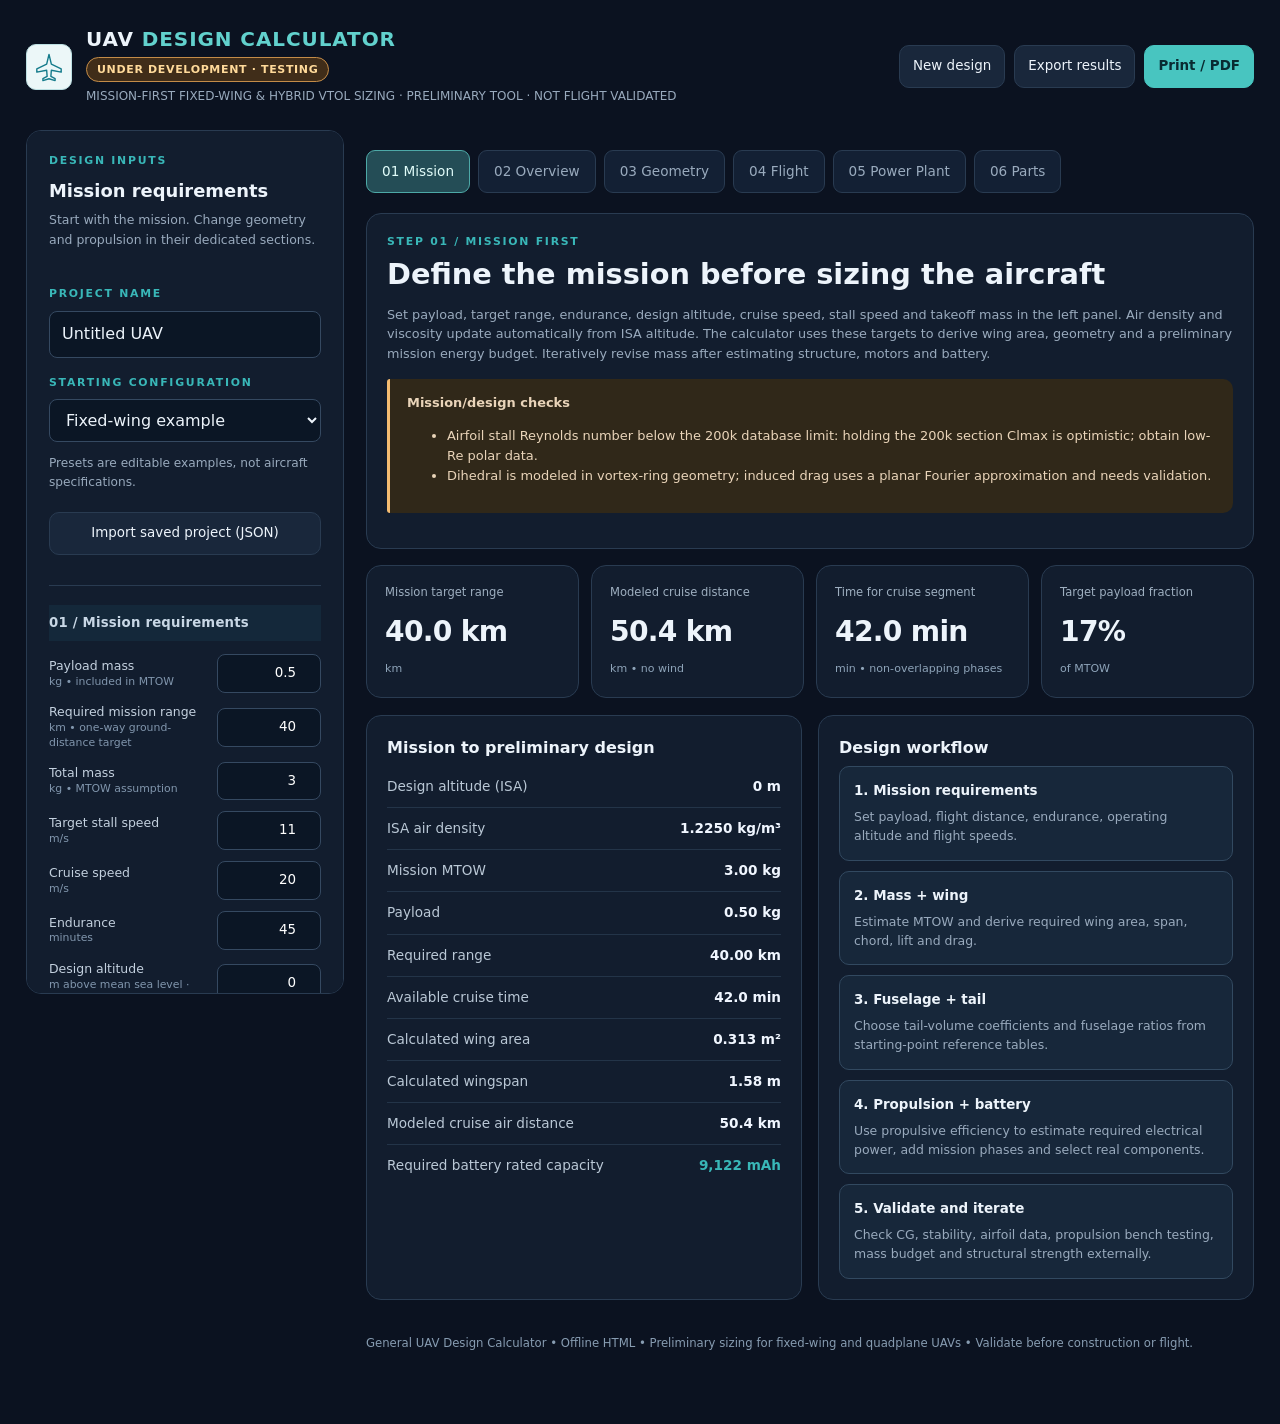
==== commit f97d9967: "Align calculator aircraft icon and teal accents with portfolio branding" ====
--- a/uav-design-calculator/index.html
+++ b/uav-design-calculator/index.html
@@ -84,8 +84,16 @@
 #pane-powerplant .design-input-group .field{margin:8px 0}
 @media(max-width:1100px){.design-input-grid{grid-template-columns:1fr}#pane-powerplant .design-input-group{grid-template-columns:1fr}}
 @media(max-width:650px){.design-input-group .field{grid-template-columns:1fr;gap:5px}.design-input-group .field input{text-align:left}#pane-powerplant .design-input-group{grid-template-columns:1fr}}
+
+/* Brand refresh: align accents and aircraft icon with the portfolio. */
+:root{--teal:#39b7b8;--blue:#6baec5;}
+.logo{background:#ecf7f8;color:#147b8b;border:1px solid #bcdfe2;border-radius:10px;box-shadow:none;letter-spacing:normal}
+.logo svg{display:block}
+.brand h1 span{color:#62d1cd!important}
+.btn.primary{background:#48c5c0;color:#092b31;border-color:#48c5c0}
+.tab.active{background:#244d56;border-color:#4da9a7;color:#e1fcf9}
 </style></head><body><div class="app">
-<header class="top"><div class="brand"><div class="logo">UAV</div><div><h1>UAV <span style="color:var(--teal)">DESIGN CALCULATOR</span></h1><span role="status" style="display:inline-block;margin-top:7px;border:1px solid #c48c48;color:#ffda9a;background:#402d19;border-radius:999px;padding:3px 10px;font-size:11px;font-weight:800;letter-spacing:.06em">UNDER DEVELOPMENT · TESTING</span><p>MISSION-FIRST FIXED-WING &amp; HYBRID VTOL SIZING · PRELIMINARY TOOL · NOT FLIGHT VALIDATED</p></div></div><div class="actions"><button class="btn" id="resetBtn">New design</button><button class="btn" id="downloadBtn">Export results</button><button class="btn primary" id="printBtn">Print / PDF</button></div></header>
+<header class="top"><div class="brand"><div class="logo" aria-label="UAV aircraft icon"><svg viewBox="0 0 64 64" width="30" height="30" xmlns="http://www.w3.org/2000/svg" aria-hidden="true"><path d="M32 5L37 26L58 36L58 43L37 39L36 52L45 57L45 61L32 57L19 61L19 57L28 52L27 39L6 43L6 36L27 26Z" fill="none" stroke="currentColor" stroke-width="3" stroke-linejoin="round"/></svg></div><div><h1>UAV <span style="color:var(--teal)">DESIGN CALCULATOR</span></h1><span role="status" style="display:inline-block;margin-top:7px;border:1px solid #c48c48;color:#ffda9a;background:#402d19;border-radius:999px;padding:3px 10px;font-size:11px;font-weight:800;letter-spacing:.06em">UNDER DEVELOPMENT · TESTING</span><p>MISSION-FIRST FIXED-WING &amp; HYBRID VTOL SIZING · PRELIMINARY TOOL · NOT FLIGHT VALIDATED</p></div></div><div class="actions"><button class="btn" id="resetBtn">New design</button><button class="btn" id="downloadBtn">Export results</button><button class="btn primary" id="printBtn">Print / PDF</button></div></header>
 <div class="layout"><aside class="sidebar"><div class="smallcap">Design inputs</div><h2>Mission requirements</h2><p class="sub">Start with the mission. Change geometry and propulsion in their dedicated sections.</p>
 <div class="project-controls"><label class="smallcap" for="projectName">Project name</label><input id="projectName" maxlength="100" placeholder="My UAV concept" type="text" value="Untitled UAV"/><label class="smallcap" for="preset">Starting configuration</label><select id="preset"><option value="fixed">Fixed-wing example</option><option value="hybrid">Hybrid VTOL example</option></select><p class="note" style="margin:4px 0 0">Presets are editable examples, not aircraft specifications.</p><button class="btn" id="loadBtn" style="width:100%;margin-top:12px" type="button">Import saved project (JSON)</button><input accept=".json,application/json" hidden="" id="importFile" type="file"/></div>
 <div class="fieldset"><h3>01 / Mission requirements</h3><div class="field"><label for="payload">Payload mass <small>kg • included in MTOW</small></label><input id="payload" min="0" step="0.1" type="number"/></div>
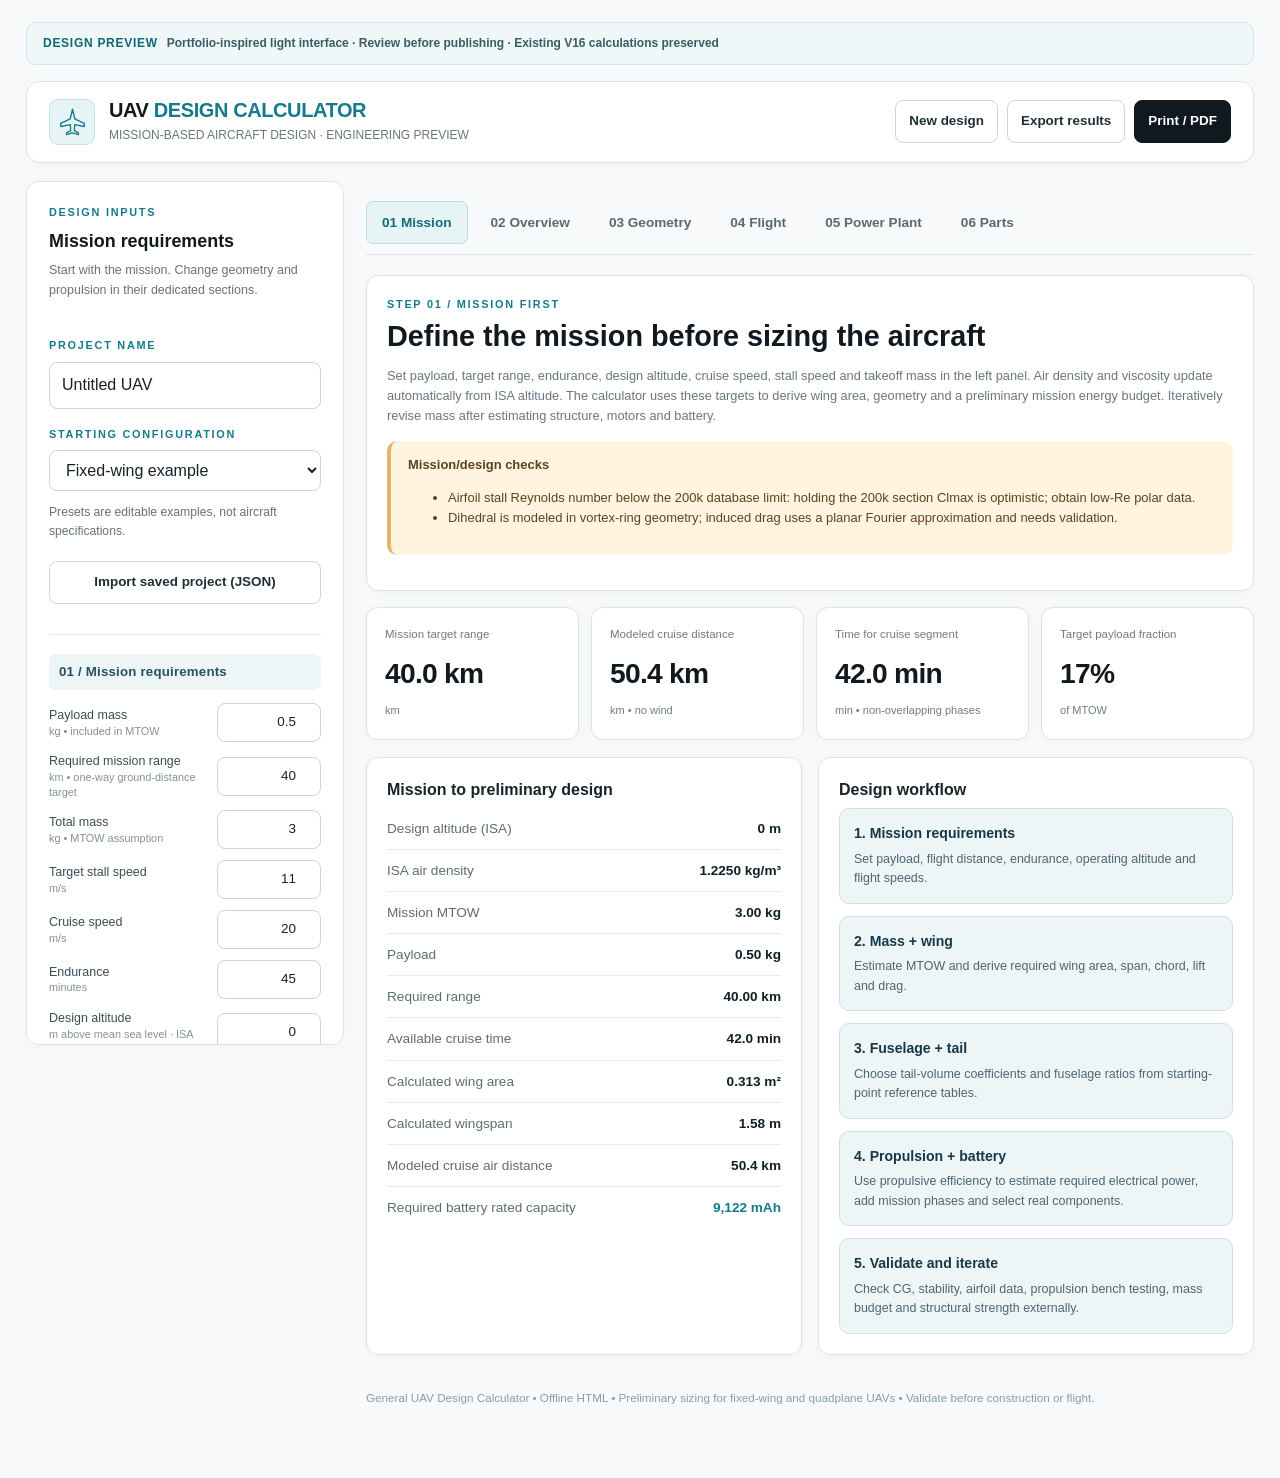
==== commit 46c84302: "Publish approved readable calculator interface and chart/workflow contrast fixes" ====
--- a/uav-design-calculator/index.html
+++ b/uav-design-calculator/index.html
@@ -1,7 +1,7 @@
 <!DOCTYPE html>
 
-<html lang="en"><head><meta charset="utf-8"/><meta content="width=device-width, initial-scale=1" name="viewport"/><meta content="dark" name="color-scheme"/><title>UAV Design Calculator | Development Preview</title><style>
-:root{--bg:#0b1220;--panel:#121d2e;--panel2:#17253a;--border:#293b51;--ink:#edf4fb;--muted:#99aabd;--teal:#55dbc8;--blue:#7fb7ff;--amber:#f4bc71;--red:#ff9191;--radius:15px}*{box-sizing:border-box}body{margin:0;background:var(--bg);color:var(--ink);font-family:Inter,ui-sans-serif,system-ui,Segoe UI,Arial,sans-serif;line-height:1.55}button,input,select{font:inherit}button{cursor:pointer}.app{max-width:1530px;margin:auto;padding:28px 26px 60px}.top{display:flex;align-items:center;justify-content:space-between;gap:20px;margin-bottom:24px}.logo{width:46px;height:46px;background:linear-gradient(135deg,#3ad9c3,#2d6dba);border-radius:13px;display:grid;place-items:center;font-weight:850;color:#071421;letter-spacing:-2px}.brand{display:flex;align-items:center;gap:14px}.brand h1{font-size:1.25rem;line-height:1.1;letter-spacing:.045em;margin:0}.brand p{margin:5px 0 0;color:var(--muted);font-size:.75rem}.actions{display:flex;gap:9px;flex-wrap:wrap;justify-content:flex-end}.btn{border:1px solid var(--border);color:var(--ink);padding:10px 13px;border-radius:10px;background:#19273b;font-size:.84rem}.btn:hover{border-color:var(--teal)}.btn.primary{background:var(--teal);color:#082324;font-weight:750;border-color:var(--teal)}.layout{display:grid;grid-template-columns:318px minmax(0,1fr);gap:22px;align-items:start}.sidebar{position:sticky;top:18px;background:var(--panel);border:1px solid var(--border);border-radius:var(--radius);padding:22px;max-height:calc(100vh - 36px);overflow:auto}.smallcap{font-size:.68rem;color:var(--teal);font-weight:850;letter-spacing:.16em;text-transform:uppercase}.sidebar h2{font-size:1.12rem;margin:8px 0 5px}.sub{font-size:.78rem;color:var(--muted);margin:0 0 20px}.fieldset{padding-top:19px;margin-top:18px;border-top:1px solid var(--border)}.fieldset h3{margin:0 0 13px;font-size:.83rem;color:#c8d7e5;letter-spacing:.015em}.field{display:grid;grid-template-columns:1fr 104px;align-items:center;gap:10px;margin:11px 0}.field label{font-size:.78rem;color:#c3d0de;line-height:1.35}.field label small{display:block;color:#8196ad;font-size:.68rem}.field input{width:100%;background:#0b1625;color:#fff;border:1px solid #354961;border-radius:8px;padding:8px 9px;text-align:right;font-size:.84rem;min-width:0}.field input:focus{outline:1px solid var(--teal);border-color:var(--teal)}.wide{grid-column:1/-1}.note{color:var(--muted);font-size:.76rem}.main{min-width:0}.hero{background:linear-gradient(118deg,#162d3b,#102136 60%,#112d39);border:1px solid #25576a;border-radius:var(--radius);padding:25px 28px;display:flex;justify-content:space-between;gap:15px}.hero h2{font-size:clamp(1.35rem,2.7vw,2rem);margin:6px 0;letter-spacing:-.035em}.hero p{color:#b9cbd9;margin:4px 0 0;max-width:720px;font-size:.85rem}.hero .mark{font-size:4rem;align-self:center;color:#59d1c8;opacity:.45;line-height:1}.tabs{display:flex;gap:8px;flex-wrap:wrap;margin:20px 0}.tab{padding:10px 15px;border-radius:9px;background:#132034;border:1px solid var(--border);color:var(--muted);font-size:.85rem}.tab.active{background:#214c53;color:#bafff1;border-color:#397f85}.pane{display:none}.pane.active{display:block}.kpis{display:grid;grid-template-columns:repeat(4,minmax(0,1fr));gap:12px;margin-bottom:17px}.metric,.card{background:var(--panel);border:1px solid var(--border);border-radius:var(--radius)}.metric{padding:18px}.metric label{font-size:.72rem;color:#9eafc0;display:block}.metric strong{display:block;font-size:clamp(1.25rem,2.2vw,1.8rem);margin:8px 0 1px;font-weight:760;letter-spacing:-.025em}.metric small{color:#8ea4b9;font-size:.69rem}.cols{display:grid;grid-template-columns:repeat(2,minmax(0,1fr));gap:16px}.card{padding:20px;min-width:0;margin-bottom:16px}.card h3{font-size:1rem;margin:0 0 5px}.card>p{color:var(--muted);font-size:.8rem;margin:2px 0 15px}.result{display:flex;justify-content:space-between;align-items:baseline;gap:16px;padding:10px 0;border-bottom:1px solid #233448;font-size:.85rem}.result:last-child{border-bottom:0}.result span{color:#bac8d6}.result b{font-variant-numeric:tabular-nums;color:#f0f6ff;white-space:nowrap}.result.highlight b{color:var(--teal)}.pill{display:inline-flex;border:1px solid #4c6258;color:#bce5d5;background:#1b3632;padding:6px 10px;border-radius:999px;font-size:.7rem}.pill.warn{border-color:#8a6540;color:#f9d2a4;background:#382c23}.pill.danger{border-color:#994b50;color:#ffc0c5;background:#42262d}.notice{border-left:3px solid var(--amber);background:#302819;padding:14px 17px;color:#e9d4b9;font-size:.81rem;border-radius:3px 10px 10px 3px;margin-bottom:15px}.notice.success{border-left-color:var(--teal);background:#18332f;color:#b4e9dd}.chart{width:100%;height:auto;display:block}.chart text{font-family:inherit}.table-scroll{overflow:auto}.table{border-collapse:collapse;width:100%;font-size:.8rem}.table th{background:#1b2d42;font-size:.72rem;text-align:left;color:#aac2d6;letter-spacing:.02em}.table td,.table th{padding:11px 12px;border-bottom:1px solid #26394d}.table input{background:#0c1a2b;border:1px solid #35506b;color:var(--ink);padding:7px;border-radius:6px;width:88px;text-align:right}.table td.num{text-align:right;font-variant-numeric:tabular-nums}.table .right{text-align:right}.table tr:hover td{background:#15263a}.money{color:var(--teal);font-weight:800}.mini{font-size:.75rem;color:var(--muted)}.three{display:grid;grid-template-columns:repeat(3,1fr);gap:10px}.stat{background:#19283b;border-radius:10px;padding:14px}.stat small{display:block;color:var(--muted)}.stat b{font-size:1.2rem}.foot{margin-top:18px;color:#879cb1;font-size:.73rem}.callouts{display:grid;gap:10px}.callout{background:#17273a;border:1px solid #324960;padding:14px;border-radius:10px}.callout strong{display:block;font-size:.84rem;margin-bottom:5px}.callout p{font-size:.78rem;color:var(--muted);margin:0}code{background:#0b1b2c;padding:1px 4px;border-radius:4px;color:#9fefdf}@media(max-width:1120px){.layout{grid-template-columns:280px 1fr}.kpis{grid-template-columns:repeat(2,1fr)}}@media(max-width:800px){.app{padding:16px}.layout{display:block}.sidebar{position:static;max-height:none;margin-bottom:17px}.cols{grid-template-columns:1fr}.hero .mark{display:none}.top{align-items:start}.kpis{grid-template-columns:repeat(2,1fr)}}@media(max-width:470px){.kpis{grid-template-columns:1fr 1fr}.metric{padding:12px}.metric strong{font-size:1.25rem}.brand h1{font-size:1.02rem}.actions .btn{padding:8px;font-size:.75rem}.top{flex-direction:column}.three{grid-template-columns:1fr}.tabs{gap:5px}.tab{font-size:.76rem;padding:8px 10px}}@media print{body{background:white;color:black}.sidebar,.tabs,.actions,.foot{display:none}.layout{display:block}.pane{display:block!important;break-before:page}.card,.metric,.hero{border:1px solid #aaa;background:white;color:black;break-inside:avoid}.result b,.card h3,.metric strong{color:black}.result span,.card p,.metric label{color:#444}}
+<html lang="en"><head><meta charset="utf-8"/><meta content="width=device-width, initial-scale=1" name="viewport"/><meta content="light" name="color-scheme"/><title>UAV Calculator — Approved Workflow Box Update</title><style>
+:root{--bg:#0b1220;--panel:#121d2e;--panel2:#17253a;--border:#293b51;--ink:#edf4fb;--muted:#99aabd;--teal:#55dbc8;--blue:#7fb7ff;--amber:#f4bc71;--red:#ff9191;--radius:15px}*{box-sizing:border-box}body{margin:0;background:var(--bg);color:var(--ink);font-family:Inter,ui-sans-serif,system-ui,Segoe UI,Arial,sans-serif;line-height:1.55}button,input,select{font:inherit}button{cursor:pointer}.app{max-width:1530px;margin:auto;padding:28px 26px 60px}.top{display:flex;align-items:center;justify-content:space-between;gap:20px;margin-bottom:24px}.logo{width:46px;height:46px;background:linear-gradient(135deg,#3ad9c3,#2d6dba);border-radius:13px;display:grid;place-items:center;font-weight:850;color:#071421;letter-spacing:-2px}.brand{display:flex;align-items:center;gap:14px}.brand h1{font-size:1.25rem;line-height:1.1;letter-spacing:.045em;margin:0}.brand p{margin:5px 0 0;color:var(--muted);font-size:.75rem}.actions{display:flex;gap:9px;flex-wrap:wrap;justify-content:flex-end}.btn{border:1px solid var(--border);color:var(--ink);padding:10px 13px;border-radius:10px;background:#19273b;font-size:.84rem}.btn:hover{border-color:var(--teal)}.btn.primary{background:var(--teal);color:#082324;font-weight:750;border-color:var(--teal)}.layout{display:grid;grid-template-columns:318px minmax(0,1fr);gap:22px;align-items:start}.sidebar{position:sticky;top:18px;background:var(--panel);border:1px solid var(--border);border-radius:var(--radius);padding:22px;max-height:calc(100vh - 36px);overflow:auto}.smallcap{font-size:.68rem;color:var(--teal);font-weight:850;letter-spacing:.16em;text-transform:uppercase}.sidebar h2{font-size:1.12rem;margin:8px 0 5px}.sub{font-size:.78rem;color:var(--muted);margin:0 0 20px}.fieldset{padding-top:19px;margin-top:18px;border-top:1px solid var(--border)}.fieldset h3{margin:0 0 13px;font-size:.83rem;color:#c8d7e5;letter-spacing:.015em}.field{display:grid;grid-template-columns:1fr 104px;align-items:center;gap:10px;margin:11px 0}.field label{font-size:.78rem;color:#c3d0de;line-height:1.35}.field label small{display:block;color:#8196ad;font-size:.68rem}.field input{width:100%;background:#0b1625;color:#fff;border:1px solid #354961;border-radius:8px;padding:8px 9px;text-align:right;font-size:.84rem;min-width:0}.field input:focus{outline:1px solid var(--teal);border-color:var(--teal)}.wide{grid-column:1/-1}.note{color:var(--muted);font-size:.76rem}.main{min-width:0}.hero{background:linear-gradient(118deg,#162d3b,#102136 60%,#112d39);border:1px solid #25576a;border-radius:var(--radius);padding:25px 28px;display:flex;justify-content:space-between;gap:15px}.hero h2{font-size:clamp(1.35rem,2.7vw,2rem);margin:6px 0;letter-spacing:-.035em}.hero p{color:#b9cbd9;margin:4px 0 0;max-width:720px;font-size:.85rem}.hero .mark{font-size:4rem;align-self:center;color:#59d1c8;opacity:.45;line-height:1}.tabs{display:flex;gap:8px;flex-wrap:wrap;margin:20px 0}.tab{padding:10px 15px;border-radius:9px;background:#132034;border:1px solid var(--border);color:var(--muted);font-size:.85rem}.tab.active{background:#214c53;color:#bafff1;border-color:#397f85}.pane{display:none}.pane.active{display:block}.kpis{display:grid;grid-template-columns:repeat(4,minmax(0,1fr));gap:12px;margin-bottom:17px}.metric,.card{background:var(--panel);border:1px solid var(--border);border-radius:var(--radius)}.metric{padding:18px}.metric label{font-size:.72rem;color:#9eafc0;display:block}.metric strong{display:block;font-size:clamp(1.25rem,2.2vw,1.8rem);margin:8px 0 1px;font-weight:760;letter-spacing:-.025em}.metric small{color:#8ea4b9;font-size:.69rem}.cols{display:grid;grid-template-columns:repeat(2,minmax(0,1fr));gap:16px}.card{padding:20px;min-width:0;margin-bottom:16px}.card h3{font-size:1rem;margin:0 0 5px}.card>p{color:var(--muted);font-size:.8rem;margin:2px 0 15px}.result{display:flex;justify-content:space-between;align-items:baseline;gap:16px;padding:10px 0;border-bottom:1px solid #233448;font-size:.85rem}.result:last-child{border-bottom:0}.result span{color:#bac8d6}.result b{font-variant-numeric:tabular-nums;color:#f0f6ff;white-space:nowrap}.result.highlight b{color:var(--teal)}.pill{display:inline-flex;border:1px solid #4c6258;color:#bce5d5;background:#1b3632;padding:6px 10px;border-radius:999px;font-size:.7rem}.pill.warn{border-color:#8a6540;color:#f9d2a4;background:#382c23}.pill.danger{border-color:#994b50;color:#ffc0c5;background:#42262d}.notice{border-left:3px solid var(--amber);background:#302819;padding:14px 17px;color:#e9d4b9;font-size:.81rem;border-radius:3px 10px 10px 3px;margin-bottom:15px}.notice.success{border-left-color:var(--teal);background:#18332f;color:#b4e9dd}.chart{width:100%;height:auto;display:block}.chart text{font-family:inherit;paint-order:stroke;stroke:#f2f8fb;stroke-width:.4px}.table-scroll{overflow:auto}.table{border-collapse:collapse;width:100%;font-size:.8rem}.table th{background:#1b2d42;font-size:.72rem;text-align:left;color:#aac2d6;letter-spacing:.02em}.table td,.table th{padding:11px 12px;border-bottom:1px solid #26394d}.table input{background:#0c1a2b;border:1px solid #35506b;color:var(--ink);padding:7px;border-radius:6px;width:88px;text-align:right}.table td.num{text-align:right;font-variant-numeric:tabular-nums}.table .right{text-align:right}.table tr:hover td{background:#15263a}.money{color:var(--teal);font-weight:800}.mini{font-size:.75rem;color:var(--muted)}.three{display:grid;grid-template-columns:repeat(3,1fr);gap:10px}.stat{background:#19283b;border-radius:10px;padding:14px}.stat small{display:block;color:var(--muted)}.stat b{font-size:1.2rem}.foot{margin-top:18px;color:#879cb1;font-size:.73rem}.callouts{display:grid;gap:10px}.callout{background:#17273a;border:1px solid #324960;padding:14px;border-radius:10px}.callout strong{display:block;font-size:.84rem;margin-bottom:5px}.callout p{font-size:.78rem;color:var(--muted);margin:0}code{background:#0b1b2c;padding:1px 4px;border-radius:4px;color:#9fefdf}@media(max-width:1120px){.layout{grid-template-columns:280px 1fr}.kpis{grid-template-columns:repeat(2,1fr)}}@media(max-width:800px){.app{padding:16px}.layout{display:block}.sidebar{position:static;max-height:none;margin-bottom:17px}.cols{grid-template-columns:1fr}.hero .mark{display:none}.top{align-items:start}.kpis{grid-template-columns:repeat(2,1fr)}}@media(max-width:470px){.kpis{grid-template-columns:1fr 1fr}.metric{padding:12px}.metric strong{font-size:1.25rem}.brand h1{font-size:1.02rem}.actions .btn{padding:8px;font-size:.75rem}.top{flex-direction:column}.three{grid-template-columns:1fr}.tabs{gap:5px}.tab{font-size:.76rem;padding:8px 10px}}@media print{body{background:white;color:black}.sidebar,.tabs,.actions,.foot{display:none}.layout{display:block}.pane{display:block!important;break-before:page}.card,.metric,.hero{border:1px solid #aaa;background:white;color:black;break-inside:avoid}.result b,.card h3,.metric strong{color:black}.result span,.card p,.metric label{color:#444}}
 
 /* Project-specific setup and editable BOM */
 .project-controls{display:grid;gap:8px;padding:8px 0 12px}.project-controls input,.project-controls select{width:100%;min-width:0;border:1px solid #354961;border-radius:8px;background:#0b1625;color:#edf4fb;padding:10px 12px}.project-controls label{margin-top:9px}.table input.bom-name{width:205px;text-align:left}.table .bom-remove{padding:3px 9px;color:#ffc0c5;border-color:#673f4a}.table th:last-child{width:45px}#projectName:focus,#preset:focus{outline:2px solid var(--teal)}
@@ -85,15 +85,154 @@
 @media(max-width:1100px){.design-input-grid{grid-template-columns:1fr}#pane-powerplant .design-input-group{grid-template-columns:1fr}}
 @media(max-width:650px){.design-input-group .field{grid-template-columns:1fr;gap:5px}.design-input-group .field input{text-align:left}#pane-powerplant .design-input-group{grid-template-columns:1fr}}
 
-/* Brand refresh: align accents and aircraft icon with the portfolio. */
-:root{--teal:#39b7b8;--blue:#6baec5;}
-.logo{background:#ecf7f8;color:#147b8b;border:1px solid #bcdfe2;border-radius:10px;box-shadow:none;letter-spacing:normal}
+/* PORTFOLIO-INSPIRED FRONT END — APPROVAL PREVIEW. ENGINEERING SCRIPT UNCHANGED. */
+:root{--bg:#f7f9fa;--panel:#fff;--panel2:#f4f7f8;--border:#dce3e7;--ink:#101820;--muted:#66727c;--teal:#147b8b;--blue:#2b8291;--amber:#a56b25;--red:#b84b4b;--radius:13px}
+html{color-scheme:light}body{background:var(--bg);color:var(--ink);font-family:Inter,Arial,sans-serif}
+.app{max-width:1450px;padding:22px 26px 60px}
+.top{background:#fff;border:1px solid var(--border);border-radius:14px;padding:17px 22px;margin-bottom:18px;box-shadow:0 2px 14px #152a3508}
+.logo{border-radius:9px;background:#e7f4f5;color:#147b8b;border:1px solid #c8e1e4;box-shadow:none;display:grid;place-items:center}
 .logo svg{display:block}
-.brand h1 span{color:#62d1cd!important}
-.btn.primary{background:#48c5c0;color:#092b31;border-color:#48c5c0}
-.tab.active{background:#244d56;border-color:#4da9a7;color:#e1fcf9}
-</style></head><body><div class="app">
-<header class="top"><div class="brand"><div class="logo" aria-label="UAV aircraft icon"><svg viewBox="0 0 64 64" width="30" height="30" xmlns="http://www.w3.org/2000/svg" aria-hidden="true"><path d="M32 5L37 26L58 36L58 43L37 39L36 52L45 57L45 61L32 57L19 61L19 57L28 52L27 39L6 43L6 36L27 26Z" fill="none" stroke="currentColor" stroke-width="3" stroke-linejoin="round"/></svg></div><div><h1>UAV <span style="color:var(--teal)">DESIGN CALCULATOR</span></h1><span role="status" style="display:inline-block;margin-top:7px;border:1px solid #c48c48;color:#ffda9a;background:#402d19;border-radius:999px;padding:3px 10px;font-size:11px;font-weight:800;letter-spacing:.06em">UNDER DEVELOPMENT · TESTING</span><p>MISSION-FIRST FIXED-WING &amp; HYBRID VTOL SIZING · PRELIMINARY TOOL · NOT FLIGHT VALIDATED</p></div></div><div class="actions"><button class="btn" id="resetBtn">New design</button><button class="btn" id="downloadBtn">Export results</button><button class="btn primary" id="printBtn">Print / PDF</button></div></header>
+.brand h1{color:#101820;font-weight:820;letter-spacing:-.02em}.brand h1 span{color:#147b8b!important}
+.brand p{color:#697680}.smallcap{color:#147b8b}
+.preview-only{display:flex;align-items:center;gap:9px;flex-wrap:wrap;margin:0 0 16px;border:1px solid #d4e3e6;border-radius:10px;background:#eff7f8;color:#385d65;padding:11px 16px;font-size:12px;font-weight:600}
+.preview-only strong{letter-spacing:.06em;color:#0d6976}
+.btn{background:#fff;color:#202f37;border:1px solid #ccd8dc;border-radius:8px;font-weight:650}
+.btn:hover{border-color:var(--teal);background:#f0f7f8}.btn.primary{background:#101820;color:white;border-color:#101820}
+.btn.primary:hover{background:#147b8b;border-color:#147b8b}
+.sidebar{background:#fff;box-shadow:0 2px 14px #152a3508;border:1px solid var(--border);border-radius:13px}
+.sidebar h2{color:#101820}.sub,.note{color:#66727c}
+.fieldset{border-top:1px solid #e6ecee}.fieldset h3{color:#344953}
+.field label,.design-input-group .field label{color:#3b4d57}.field label small{color:#829199}
+.field input,.field select,.design-input-group input,.project-controls input,.project-controls select,select,input[type=number],input[type=text]{background:#fff!important;color:#17212a!important;border:1px solid #cad6dc!important;border-radius:8px!important}
+.field input:focus,select:focus,input:focus{outline:2px solid #b5dde3;outline-offset:0;border-color:#147b8b!important}
+.main{min-width:0}
+.hero{background:#fff;border:1px solid var(--border);border-radius:13px;padding:26px 30px;box-shadow:0 2px 12px #152a3508}
+.hero h2{color:#101820;font-size:clamp(1.5rem,3vw,2.3rem)}.hero p{color:#66727c}.hero .mark{color:#147b8b;opacity:.15}
+.tabs{border-bottom:1px solid #dce3e7;padding-bottom:10px;gap:7px}
+.tab{background:transparent;color:#5b6972;border:1px solid transparent;border-radius:7px;font-weight:650}
+.tab:hover{background:#edf5f6;color:#147b8b}.tab.active{background:#e7f4f5;color:#116c7a;border:1px solid #bddde1}
+.metric,.card,.control-surface-result{background:#fff;border:1px solid #dce3e7;box-shadow:0 2px 13px #1e394308;border-radius:12px}
+.metric label,.metric small{color:#6f7c84}.metric strong{color:#101820}
+.card h3{color:#17242a}.card>p{color:#697680}.card h4{color:#233842}
+.result{border-bottom:1px solid #e7edef}.result span{color:#5d6d76}.result b{color:#102028}
+.design-input-group h3,.control-input-title,.fieldset .control-input-title{color:#147b8b}
+.airfoil-large-label,#wingAirfoilSetup .airfoil-large-label{color:#193742}
+.airfoil-large-label small{color:#758993}
+#wingAirfoilSetup .airfoil-profile-panel,.airfoil-re-explain{background:#f5fafb;border:1px solid #d3e5e9}
+#wingAirfoilSetup .airfoil-profile-caption{color:#506a73}#wingAirfoilSetup .airfoil-profile-caption span{color:#147b8b}
+.airfoil-re-explain>strong,.control-surface-result h4{color:#147b8b}.airfoil-re-explain p{color:#66727c}
+.control-surface-result{background:#f9fbfb;border-color:#dce3e7}.control-input-title{border-color:#dce3e7}
+.reference-table .info-tip{background:#edf6f7;border-color:#a9cdd4;color:#147b8b}
+.reference-table .info-tip:hover,.reference-table .info-tip:focus-visible{background:#d9eef1;border-color:#147b8b}
+.reference-table .info-tip:is(:hover,:focus-visible)::after{background:#fff;color:#15242b;border-color:#c5d7db;box-shadow:0 8px 22px #15364224}
+.preview-subhead{color:#3b5965}
+/* Invert old dark containers and badges into the portfolio's light-card system */
+.project-controls{color:#40525d}
+.project-controls .smallcap{color:#147b8b}
+table{color:#192d35}table th{background:#edf4f5!important;color:#36505a!important;border-color:#dce3e7!important}table td{background:#fff!important;color:#33454f!important;border-color:#e4ecef!important}
+input[type=range]{accent-color:#147b8b}
+/* Panel backgrounds and legacy dark text colors */
+.mini,.hint,.fine,.muted,.footnote{color:#637782}
+@media(max-width:780px){.app{padding:12px}.top{align-items:flex-start;flex-direction:column;padding:16px}.actions{justify-content:flex-start}.hero{padding:21px}.preview-only{font-size:11px}}
+
+/* Readability corrections for the light interface — approval preview only */
+.table input,
+.table input.bom-name,
+.table input[type="url"],
+input[type="url"],
+.airfoil-select {
+    background: #ffffff !important;
+    color: #172630 !important;
+    border: 1px solid #c5d6df !important;
+    border-radius: 8px;
+    caret-color: #147b8b;
+}
+.table input::placeholder,
+input[type="url"]::placeholder,
+input[type="text"]::placeholder {
+    color: #647985 !important;
+    opacity: 1;
+}
+.table input:focus,
+input[type="url"]:focus {
+    outline: 2px solid #98cdd6 !important;
+    outline-offset: 0;
+    border-color: #147b8b !important;
+}
+.fieldset h3 {
+    background: #edf5f6 !important;
+    color: #245261 !important;
+    padding: 8px 10px;
+    border-radius: 7px;
+}
+.design-input-group h3 {
+    background: transparent !important;
+    padding: 0;
+}
+.table .bom-remove {
+    color: #a83f4d;
+    border-color: #e0b8bf;
+    background: #fff6f7;
+}
+
+
+/* ===== Review fixes: clearer charts, links, and notes ===== */
+.notice{
+    background:#fff4df !important;
+    color:#5d4320 !important;
+    border-left:4px solid #e1b56a !important;
+    border-radius:10px !important;
+}
+.notice.success{
+    background:#eaf7f4 !important;
+    color:#1f5a56 !important;
+    border-left-color:#55bfae !important;
+}
+.quick-search a,
+#quickSearch a{
+    background:#ffffff !important;
+    color:#147b8b !important;
+    border:1px solid #b9d8dc !important;
+    font-weight:700 !important;
+    box-shadow:none !important;
+}
+.quick-search a:hover,
+#quickSearch a:hover{
+    background:#eef8f8 !important;
+    border-color:#147b8b !important;
+}
+.fine{
+    color:#5e7483 !important;
+}
+#vlmSpanChart{
+    background:#f4f8fb !important;
+    border:1px solid #d4e1ea;
+}
+.chart text{
+    stroke:none !important;
+}
+
+
+/* Approved fix: clearer workflow boxes */
+.callouts{
+    gap: 12px !important;
+}
+.callout{
+    background: #eef5f7 !important;
+    border: 1px solid #cfe0e7 !important;
+    color: #223744 !important;
+    box-shadow: none !important;
+}
+.callout strong{
+    color: #153847 !important;
+    font-size: .88rem !important;
+}
+.callout p{
+    color: #4d6574 !important;
+}
+
+</style></head><body><div class="app"><div class="preview-only"><strong>DESIGN PREVIEW</strong><span>Portfolio-inspired light interface · Review before publishing · Existing V16 calculations preserved</span></div>
+<header class="top"><div class="brand"><div class="logo" aria-label="Aircraft symbol"><svg xmlns="http://www.w3.org/2000/svg" viewBox="0 0 64 64" width="29" height="29" aria-hidden="true"><path d="M32 5L37 26L58 36L58 43L37 39L36 52L45 57L45 61L32 57L19 61L19 57L28 52L27 39L6 43L6 36L27 26Z" fill="none" stroke="currentColor" stroke-width="3" stroke-linejoin="round"/></svg></div><div><h1>UAV <span style="color:var(--teal)">DESIGN CALCULATOR</span></h1><p>MISSION-BASED AIRCRAFT DESIGN · ENGINEERING PREVIEW</p></div></div><div class="actions"><button class="btn" id="resetBtn">New design</button><button class="btn" id="downloadBtn">Export results</button><button class="btn primary" id="printBtn">Print / PDF</button></div></header>
 <div class="layout"><aside class="sidebar"><div class="smallcap">Design inputs</div><h2>Mission requirements</h2><p class="sub">Start with the mission. Change geometry and propulsion in their dedicated sections.</p>
 <div class="project-controls"><label class="smallcap" for="projectName">Project name</label><input id="projectName" maxlength="100" placeholder="My UAV concept" type="text" value="Untitled UAV"/><label class="smallcap" for="preset">Starting configuration</label><select id="preset"><option value="fixed">Fixed-wing example</option><option value="hybrid">Hybrid VTOL example</option></select><p class="note" style="margin:4px 0 0">Presets are editable examples, not aircraft specifications.</p><button class="btn" id="loadBtn" style="width:100%;margin-top:12px" type="button">Import saved project (JSON)</button><input accept=".json,application/json" hidden="" id="importFile" type="file"/></div>
 <div class="fieldset"><h3>01 / Mission requirements</h3><div class="field"><label for="payload">Payload mass <small>kg • included in MTOW</small></label><input id="payload" min="0" step="0.1" type="number"/></div>
@@ -113,7 +252,7 @@
 <div class="card"><div class="smallcap">STEP 01 / MISSION FIRST</div><h2 style="margin:6px 0 12px;font-size:1.8rem">Define the mission before sizing the aircraft</h2><p>Set payload, target range, endurance, design altitude, cruise speed, stall speed and takeoff mass in the left panel. Air density and viscosity update automatically from ISA altitude. The calculator uses these targets to derive wing area, geometry and a preliminary mission energy budget. Iteratively revise mass after estimating structure, motors and battery.</p><div class="notice" id="missionAlerts"></div></div>
 <div class="kpis"><div class="metric"><label>Mission target range</label><strong id="mTarget">—</strong><small>km</small></div><div class="metric"><label>Modeled cruise distance</label><strong id="mDistance">—</strong><small>km • no wind</small></div><div class="metric"><label>Time for cruise segment</label><strong id="mCruiseTime">—</strong><small>min • non-overlapping phases</small></div><div class="metric"><label>Target payload fraction</label><strong id="mPayload">—</strong><small>of MTOW</small></div></div>
 <div class="cols"><div class="card"><h3>Mission to preliminary design</h3><div id="missionResults"></div></div><div class="card"><h3>Design workflow</h3><div class="callouts"><div class="callout"><strong>1. Mission requirements</strong><p>Set payload, flight distance, endurance, operating altitude and flight speeds.</p></div><div class="callout"><strong>2. Mass + wing</strong><p>Estimate MTOW and derive required wing area, span, chord, lift and drag.</p></div><div class="callout"><strong>3. Fuselage + tail</strong><p>Choose tail-volume coefficients and fuselage ratios from starting-point reference tables.</p></div><div class="callout"><strong>4. Propulsion + battery</strong><p>Use propulsive efficiency to estimate required electrical power, add mission phases and select real components.</p></div><div class="callout"><strong>5. Validate and iterate</strong><p>Check CG, stability, airfoil data, propulsion bench testing, mass budget and structural strength externally.</p></div></div></div></div></section><section class="pane" id="pane-overview"><div class="kpis"><div class="metric"><label>Wing span</label><strong id="kSpan">—</strong><small>computed wing geometry</small></div><div class="metric"><label>Required wing area</label><strong id="kArea">—</strong><small>m²</small></div><div class="metric"><label>Estimated cruise power</label><strong id="kPower">—</strong><small>W drag-based estimate</small></div><div class="metric"><label>Estimated range</label><strong id="kRange">—</strong><small>km at entered speed / endurance</small></div></div>
-<div class="notice" id="checks"></div><div class="cols"><div class="card"><h3>Wing planform — top view</h3><p>Quarter-chord sweep and mounting X offset are drawn to scale within this view.</p><svg aria-label="Wing geometry top view" class="chart" id="wingSVG" viewbox="0 0 530 240"><rect fill="#101e30" height="240" rx="10" width="530" x="0" y="0"></rect><line stroke="#43627a" stroke-dasharray="5 6" x1="265" x2="265" y1="15" y2="225"></line><polygon fill="#2f9ea6" fill-opacity=".7" id="wingShape" points="" stroke="#75e7d7" stroke-width="2"></polygon><text fill="#9eb2c7" font-size="13" id="wingCap" x="14" y="220"></text></svg></div><div class="card"><h3>Wing front view</h3><p>Dihedral and vertical mounting offset; dimensions in meters.</p><svg aria-label="Live front view of wing dihedral and mounting offset" class="chart" id="wingFrontSVG" role="img" viewbox="0 0 530 240"></svg></div><div class="card"><h3>Mission snapshot</h3><p>Key sizing values calculated from current inputs.</p><div id="overviewResults"></div></div></div>
+<div class="notice" id="checks"></div><div class="cols"><div class="card"><h3>Wing planform — top view</h3><p>Quarter-chord sweep and mounting X offset are drawn to scale within this view.</p><svg aria-label="Wing geometry top view" class="chart" id="wingSVG" viewbox="0 0 530 240"><rect fill="#f2f8fb" height="240" rx="10" width="530" x="0" y="0"></rect><line stroke="#b3c6d3" stroke-dasharray="5 6" x1="265" x2="265" y1="15" y2="225"></line><polygon fill="#a2dadd" fill-opacity=".7" id="wingShape" points="" stroke="#147b8b" stroke-width="2"></polygon><text fill="#3a5568" font-size="13" id="wingCap" x="14" y="220"></text></svg></div><div class="card"><h3>Wing front view</h3><p>Dihedral and vertical mounting offset; dimensions in meters.</p><svg aria-label="Live front view of wing dihedral and mounting offset" class="chart" id="wingFrontSVG" role="img" viewbox="0 0 530 240"></svg></div><div class="card"><h3>Mission snapshot</h3><p>Key sizing values calculated from current inputs.</p><div id="overviewResults"></div></div></div>
 <div class="cols geometry-previews">
 <div class="card"><h3>Fuselage profile</h3><p>Dimensioned side-view concept based on the current fuselage length, diameter and tail-cone ratio.</p>
 <svg aria-label="Live dimensioned fuselage side profile" class="chart" id="fuselageSVG" role="img" viewbox="0 0 530 240"></svg>
@@ -154,7 +293,7 @@
 <div class="field"><label for="vtCant">Vertical fin cant <small>degrees · outward from vertical</small></label><input id="vtCant" max="25" min="0" step="0.5" type="number"/></div>
 <div class="field"><label for="vtXOffset">Vertical fin X offset <small>m · from nominal tail station (wing + tail arm)</small></label><input id="vtXOffset" max="2" min="-2" step="0.01" type="number"/></div>
 <div class="field"><label for="vtZOffset">Vertical fin Z offset <small>m · from fuselage centerline</small></label><input id="vtZOffset" max="2" min="-2" step="0.01" type="number"/></div><div class="field"><label for="tailConeRatio">Tail-cone length / fuselage diameter <small>design ratio</small></label><input id="tailConeRatio" min="0" step=".1" type="number"/></div><div class="field"><label for="tailConeAngle">Tail-cone half-angle <small>degrees • geometric input</small></label><input id="tailConeAngle" max="40" min="0" step="1" type="number"/></div></div></div></div><div class="card design-controls-card"><h3>Control surface geometry</h3><div class="fieldset design-input-group"><h3>Control surfaces</h3><p class="fine">Editable starting ratios from the Excel control-surface reference table. Area and geometric ratios are checked independently.</p><h4 class="control-input-title">Aileron</h4><div class="field"><label for="ailArea">Area ratio <small>0.03–0.12 · control area / parent surface area</small></label><input id="ailArea" max="1" min="0.01" step="0.01" type="number"/></div><div class="field"><label for="ailSpan">Span ratio <small>0.20–0.40 · control span / parent surface span</small></label><input id="ailSpan" max="1" min="0.01" step="0.01" type="number"/></div><div class="field"><label for="ailChord">Chord ratio <small>0.15–0.30 · control chord / parent surface chord</small></label><input id="ailChord" max="1" min="0.01" step="0.01" type="number"/></div><div class="field"><label for="ailNeg">Negative deflection <small>degrees · magnitude</small></label><input id="ailNeg" max="90" min="0" step="1" type="number"/></div><div class="field"><label for="ailPos">Positive deflection <small>degrees · magnitude</small></label><input id="ailPos" max="90" min="0" step="1" type="number"/></div><h4 class="control-input-title">Elevator</h4><div class="field"><label for="eleArea">Area ratio <small>0.15–0.40 · control area / parent surface area</small></label><input id="eleArea" max="1" min="0.01" step="0.01" type="number"/></div><div class="field"><label for="eleSpan">Span ratio <small>0.80–1.00 · control span / parent surface span</small></label><input id="eleSpan" max="1" min="0.01" step="0.01" type="number"/></div><div class="field"><label for="eleChord">Chord ratio <small>0.20–0.40 · control chord / parent surface chord</small></label><input id="eleChord" max="1" min="0.01" step="0.01" type="number"/></div><div class="field"><label for="eleNeg">Negative deflection <small>degrees · magnitude</small></label><input id="eleNeg" max="90" min="0" step="1" type="number"/></div><div class="field"><label for="elePos">Positive deflection <small>degrees · magnitude</small></label><input id="elePos" max="90" min="0" step="1" type="number"/></div><h4 class="control-input-title">Rudder</h4><div class="field"><label for="rudArea">Area ratio <small>0.15–0.35 · control area / parent surface area</small></label><input id="rudArea" max="1" min="0.01" step="0.01" type="number"/></div><div class="field"><label for="rudSpan">Span ratio <small>0.70–1.00 · control span / parent surface span</small></label><input id="rudSpan" max="1" min="0.01" step="0.01" type="number"/></div><div class="field"><label for="rudChord">Chord ratio <small>0.15–0.40 · control chord / parent surface chord</small></label><input id="rudChord" max="1" min="0.01" step="0.01" type="number"/></div><div class="field"><label for="rudNeg">Negative deflection <small>degrees · magnitude</small></label><input id="rudNeg" max="90" min="0" step="1" type="number"/></div><div class="field"><label for="rudPos">Positive deflection <small>degrees · magnitude</small></label><input id="rudPos" max="90" min="0" step="1" type="number"/></div></div></div>
-<div class="cols"><div class="card"><h3>Wing sizing from airfoil + mission &amp; VLM2</h3><div id="wingResults"></div></div><div class="card"><h3>Fuselage &amp; tails</h3><p>Conventional tail-volume estimates based on wing span and MAC.</p><div id="tailResults"></div></div></div><div class="card" id="airfoilDatabaseCard"><div class="smallcap">AIRFOIL DATABASE / SECTION POLARS</div><h3>NACA stall polar &amp; VLM2 finite-wing analysis</h3><div class="table-scroll"><table class="table reference-table airfoil-table"><thead><tr><th>Airfoil <button aria-label="Information: NACA airfoil section identifier." class="info-tip" data-help="NACA airfoil section identifier." title="NACA airfoil section identifier." type="button">i</button></th><th>cₗ,max @ Re 200k <button aria-label="Information: Approximate 2D maximum section lift coefficient at Reynolds number 200,000, not whole-wing CLmax." class="info-tip" data-help="Approximate 2D maximum section lift coefficient at Reynolds number 200,000, not whole-wing CLmax." title="Approximate 2D maximum section lift coefficient at Reynolds number 200,000, not whole-wing CLmax." type="button">i</button></th><th>@ 1M <button aria-label="Information: Approximate 2D maximum lift coefficient at Reynolds number 1,000,000." class="info-tip" data-help="Approximate 2D maximum lift coefficient at Reynolds number 1,000,000." title="Approximate 2D maximum lift coefficient at Reynolds number 1,000,000." type="button">i</button></th><th>@ 5M <button aria-label="Information: Approximate 2D maximum lift coefficient at Reynolds number 5,000,000." class="info-tip" data-help="Approximate 2D maximum lift coefficient at Reynolds number 5,000,000." title="Approximate 2D maximum lift coefficient at Reynolds number 5,000,000." type="button">i</button></th></tr></thead><tbody id="airfoilDataRows"></tbody></table></div><div id="airfoilResults"></div><div class="cols"><div><h3 style="margin-top:18px">VLM2 cruise &amp; stall analysis</h3><div id="vlmResults"></div></div><div><h3 style="margin-top:18px">Spanwise lift distribution</h3><svg aria-label="Calculated wing local lift coefficient versus span" id="vlmSpanChart" role="img" style="width:100%;height:auto;background:#101e30;border-radius:10px" viewbox="0 0 510 235"></svg><p class="fine">Blue: local cₗ at cruise · dashed: airfoil cₗ,max near stall. Spanwise values exclude nonlinear separation and control deflections.</p></div></div><p class="fine">The values are approximate stored section cₗ,max summaries (Ncrit 9), not experimental whole-wing results. The section stall limit is imposed externally; inviscid VLM2 cannot resolve stall or viscous/profile drag. Changes in taper, twist, sweep, Reynolds number, surface roughness and stall progression can alter wing C<sub>L,max</sub>. Verify using XFOIL polars and finite-wing analysis (e.g., XFLR5 or CFD) before flight.</p><p class="fine">Polar summaries: <a href="https://foil.tools/foil/naca2412" rel="noopener noreferrer" target="_blank">Foil.tools dataset ↗</a> · Geometry references: <a href="https://m-selig.web.engr.illinois.edu/ads/coord_database.html" rel="noopener noreferrer" target="_blank">UIUC airfoil coordinates ↗</a></p></div><div class="card" id="controlSurfaceCard"><h3>Control surface sizing</h3><p>Ratios from the control-surface sizing table in your Excel workbook. Edit values in the left sidebar; dimensions update with wing and tail geometry.</p>
+<div class="cols"><div class="card"><h3>Wing sizing from airfoil + mission &amp; VLM2</h3><div id="wingResults"></div></div><div class="card"><h3>Fuselage &amp; tails</h3><p>Conventional tail-volume estimates based on wing span and MAC.</p><div id="tailResults"></div></div></div><div class="card" id="airfoilDatabaseCard"><div class="smallcap">AIRFOIL DATABASE / SECTION POLARS</div><h3>NACA stall polar &amp; VLM2 finite-wing analysis</h3><div class="table-scroll"><table class="table reference-table airfoil-table"><thead><tr><th>Airfoil <button aria-label="Information: NACA airfoil section identifier." class="info-tip" data-help="NACA airfoil section identifier." title="NACA airfoil section identifier." type="button">i</button></th><th>cₗ,max @ Re 200k <button aria-label="Information: Approximate 2D maximum section lift coefficient at Reynolds number 200,000, not whole-wing CLmax." class="info-tip" data-help="Approximate 2D maximum section lift coefficient at Reynolds number 200,000, not whole-wing CLmax." title="Approximate 2D maximum section lift coefficient at Reynolds number 200,000, not whole-wing CLmax." type="button">i</button></th><th>@ 1M <button aria-label="Information: Approximate 2D maximum lift coefficient at Reynolds number 1,000,000." class="info-tip" data-help="Approximate 2D maximum lift coefficient at Reynolds number 1,000,000." title="Approximate 2D maximum lift coefficient at Reynolds number 1,000,000." type="button">i</button></th><th>@ 5M <button aria-label="Information: Approximate 2D maximum lift coefficient at Reynolds number 5,000,000." class="info-tip" data-help="Approximate 2D maximum lift coefficient at Reynolds number 5,000,000." title="Approximate 2D maximum lift coefficient at Reynolds number 5,000,000." type="button">i</button></th></tr></thead><tbody id="airfoilDataRows"></tbody></table></div><div id="airfoilResults"></div><div class="cols"><div><h3 style="margin-top:18px">VLM2 cruise &amp; stall analysis</h3><div id="vlmResults"></div></div><div><h3 style="margin-top:18px">Spanwise lift distribution</h3><svg aria-label="Calculated wing local lift coefficient versus span" id="vlmSpanChart" role="img" style="width:100%;height:auto;background:#f4f8fb;border:1px solid #d4e1ea;border-radius:10px" viewbox="0 0 510 235"></svg><p class="fine">Blue: local cₗ at cruise · dashed: airfoil cₗ,max near stall. Spanwise values exclude nonlinear separation and control deflections.</p></div></div><p class="fine">The values are approximate stored section cₗ,max summaries (Ncrit 9), not experimental whole-wing results. The section stall limit is imposed externally; inviscid VLM2 cannot resolve stall or viscous/profile drag. Changes in taper, twist, sweep, Reynolds number, surface roughness and stall progression can alter wing C<sub>L,max</sub>. Verify using XFOIL polars and finite-wing analysis (e.g., XFLR5 or CFD) before flight.</p><p class="fine">Polar summaries: <a href="https://foil.tools/foil/naca2412" rel="noopener noreferrer" target="_blank">Foil.tools dataset ↗</a> · Geometry references: <a href="https://m-selig.web.engr.illinois.edu/ads/coord_database.html" rel="noopener noreferrer" target="_blank">UIUC airfoil coordinates ↗</a></p></div><div class="card" id="controlSurfaceCard"><h3>Control surface sizing</h3><p>Ratios from the control-surface sizing table in your Excel workbook. Edit values in the left sidebar; dimensions update with wing and tail geometry.</p>
 <div class="table-scroll"><table class="table reference-table control-reference-table"><thead><tr><th>Reference parameter</th><th>Aileron</th><th>Elevator</th><th>Rudder</th></tr></thead><tbody><tr><td>Area / lifting-surface area <button aria-label="Information: Area of the control surface as a fraction of the parent wing or tail area." class="info-tip" data-help="Area of the control surface as a fraction of the parent wing or tail area." title="Area of the control surface as a fraction of the parent wing or tail area." type="button">i</button></td><td>0.03–0.12</td><td>0.15–0.40</td><td>0.15–0.35</td></tr><tr><td>Span / lifting-surface span <button aria-label="Information: Ratio of total modeled control span to the wing or stabilizer span." class="info-tip" data-help="Ratio of total modeled control span to the wing or stabilizer span." title="Ratio of total modeled control span to the wing or stabilizer span." type="button">i</button></td><td>0.20–0.40</td><td>0.80–1.00</td><td>0.70–1.00</td></tr><tr><td>Chord / lifting-surface chord <button aria-label="Information: Ratio of a representative control chord to a representative parent-surface chord." class="info-tip" data-help="Ratio of a representative control chord to a representative parent-surface chord." title="Ratio of a representative control chord to a representative parent-surface chord." type="button">i</button></td><td>0.15–0.30</td><td>0.20–0.40</td><td>0.15–0.40</td></tr><tr><td>Negative deflection <button aria-label="Information: Illustrative maximum deflection magnitude in the negative direction." class="info-tip" data-help="Illustrative maximum deflection magnitude in the negative direction." title="Illustrative maximum deflection magnitude in the negative direction." type="button">i</button></td><td>25°</td><td>25°</td><td>30°</td></tr><tr><td>Positive deflection <button aria-label="Information: Illustrative maximum deflection magnitude in the positive direction." class="info-tip" data-help="Illustrative maximum deflection magnitude in the positive direction." title="Illustrative maximum deflection magnitude in the positive direction." type="button">i</button></td><td>20°</td><td>20°</td><td>30°</td></tr></tbody></table></div><div id="controlResults"></div><p class="fine">Aileron dimensions describe a total span/area allowance (split across left and right as needed). Area, span and chord ratios are independent design guidelines, so their implied areas may differ. Deflection angles are preliminary limits, not verified hinge moments or control authority.</p></div><div class="cols"><div class="card"><h3>Fuselage sizing reference table</h3><p>Conceptual starting ranges adapted from the ratio tables in the supplied workbook, not universal design rules.</p><div class="table-scroll"><table class="table reference-table"><thead><tr><th>Parameter</th><th>Typical starting guide</th><th>Current value</th></tr></thead><tbody><tr><td>Fuselage length / wingspan <button aria-label="Information: Ratio of fuselage length to wing span. A preliminary layout guide, not an aerodynamic requirement." class="info-tip" data-help="Ratio of fuselage length to wing span. A preliminary layout guide, not an aerodynamic requirement." title="Ratio of fuselage length to wing span. A preliminary layout guide, not an aerodynamic requirement." type="button">i</button></td><td>0.60–0.75</td><td id="fuseRatioNow">—</td></tr><tr><td>Fuselage length / diameter <button aria-label="Information: Fuselage slenderness ratio: overall length divided by an equivalent body diameter. Actual cross sections need not be circular." class="info-tip" data-help="Fuselage slenderness ratio: overall length divided by an equivalent body diameter. Actual cross sections need not be circular." title="Fuselage slenderness ratio: overall length divided by an equivalent body diameter. Actual cross sections need not be circular." type="button">i</button></td><td>4–8</td><td id="slenderNow">—</td></tr><tr><td>Tail-cone length / diameter <button aria-label="Information: Length of the aft fuselage taper divided by the equivalent fuselage diameter. Check structure and tail clearance." class="info-tip" data-help="Length of the aft fuselage taper divided by the equivalent fuselage diameter. Check structure and tail clearance." title="Length of the aft fuselage taper divided by the equivalent fuselage diameter. Check structure and tail clearance." type="button">i</button></td><td>≈ 2 (example)</td><td id="coneNow">—</td></tr><tr><td>Tail-cone half-angle <button aria-label="Information: Angle between the fuselage axis and the tapered tail-cone surface. The workbook range is illustrative." class="info-tip" data-help="Angle between the fuselage axis and the tapered tail-cone surface. The workbook range is illustrative." title="Angle between the fuselage axis and the tapered tail-cone surface. The workbook range is illustrative." type="button">i</button></td><td>2–9° (reference only)</td><td id="angleNow">—</td></tr></tbody></table></div><p class="fine">Check packaging, manufacturing, CG location, tail clearance and drag independently. Diameter is an equivalent estimate; real fuselages need not be circular.</p></div>
 <div class="card"><h3>Tail volume coefficient reference</h3><p>Illustrative conventional-tail starting values from the supplied spreadsheet. The vertical coefficient is a separate manual input and not interchangeable with horizontal volume.</p><div class="table-scroll"><table class="table reference-table"><thead><tr><th>Aircraft / concept</th><th>Horizontal V<sub>h</sub></th><th>Use</th></tr></thead><tbody><tr><td>Sailplane example <button aria-label="Information: Illustrative horizontal-tail volume coefficient for conventional sailplane-style layouts; verify stability and CG." class="info-tip" data-help="Illustrative horizontal-tail volume coefficient for conventional sailplane-style layouts; verify stability and CG." title="Illustrative horizontal-tail volume coefficient for conventional sailplane-style layouts; verify stability and CG." type="button">i</button></td><td>0.50</td><td><button class="btn tiny" data-tailpreset="0.5">Apply</button></td></tr><tr><td>Home-built example <button aria-label="Information: Illustrative horizontal-tail volume coefficient for light conventional aircraft; not a universal rule." class="info-tip" data-help="Illustrative horizontal-tail volume coefficient for light conventional aircraft; not a universal rule." title="Illustrative horizontal-tail volume coefficient for light conventional aircraft; not a universal rule." type="button">i</button></td><td>0.50</td><td><button class="btn tiny" data-tailpreset="0.5">Apply</button></td></tr><tr><td>Single-engine GA example <button aria-label="Information: Illustrative horizontal-tail volume coefficient for a conventional general-aviation aircraft." class="info-tip" data-help="Illustrative horizontal-tail volume coefficient for a conventional general-aviation aircraft." title="Illustrative horizontal-tail volume coefficient for a conventional general-aviation aircraft." type="button">i</button></td><td>0.70</td><td><button class="btn tiny" data-tailpreset="0.7">Apply</button></td></tr><tr><td>Canard example <button aria-label="Information: Canard arrangements require different longitudinal stability and surface-loading analysis; do not apply this directly to a conventional tail." class="info-tip" data-help="Canard arrangements require different longitudinal stability and surface-loading analysis; do not apply this directly to a conventional tail." title="Canard arrangements require different longitudinal stability and surface-loading analysis; do not apply this directly to a conventional tail." type="button">i</button></td><td>0.60</td><td>Not a conventional-tail sizing model</td></tr></tbody></table></div><p class="fine">For a conventional tail: V<sub>h</sub> = S<sub>h</sub> l<sub>h</sub> / (S<sub>w</sub> MAC), V<sub>v</sub> = S<sub>v</sub> l<sub>v</sub> / (S<sub>w</sub> b). A canard needs a different stability/layout analysis.</p></div></div></section>
 <section class="pane" id="pane-flight"><div class="cols"><div class="card"><h3>Level cruise</h3><p>Simple lift, thrust and power estimates.</p><div id="cruiseResults"></div></div><div class="card"><h3>Climb</h3><p>Climb velocity and power estimates from simplified performance relations.</p><div id="climbResults"></div></div></div><div class="card"><h3>Airfoil Reynolds numbers</h3><p>Reynolds number = speed × wing MAC / kinematic viscosity; choose viscosity for the intended atmospheric conditions.</p><div id="reResults"></div></div></section>
@@ -349,27 +488,27 @@
  const rootLE=rootX,rootTE=rootX+rc,tipLE=tipX,tipTE=tipX+tc;
  const poly=[[rootLE,120],[tipLE,120-half],[tipTE,120-half],[rootTE,120],[tipTE,120+half],[tipLE,120+half]];
  const txt=`Span ${fmt(r.b,3)} m  •  Sweep ${fmt(a.wingSweep,1)}°  •  X offset ${fmt(a.wingXOffset,2)} m`;
- svg.innerHTML=`<rect width="530" height="240" rx="10" fill="#101e30"/><line x1="15" x2="515" y1="120" y2="120" stroke="#50677c" stroke-dasharray="5 6"/>
- <polygon points="${poly.map(p=>p.join(',')).join(' ')}" fill="#278d9d" fill-opacity=".72" stroke="#79e5d5" stroke-width="2"/>
- <polyline points="${rootLE+.25*rc},120 ${tipLE+.25*tc},${120-half}" fill="none" stroke="#f1c27e" stroke-dasharray="5 4" stroke-width="1.8"/>
- <polyline points="${rootLE+.25*rc},120 ${tipLE+.25*tc},${120+half}" fill="none" stroke="#f1c27e" stroke-dasharray="5 4" stroke-width="1.8"/>
- <line x1="${rootLE+.25*rc}" x2="${rootLE+.25*rc+a.wingXOffset*sc}" y1="120" y2="120" stroke="#f495ac" stroke-width="3"/>
- <text x="14" y="22" fill="#c2d6e8" font-size="13">Top view • aft sweep along 25% chord</text>
- <text x="14" y="218" fill="#abc8dd" font-size="12">${txt}</text>`;
+ svg.innerHTML=`<rect width="530" height="240" rx="10" fill="#f2f8fb"/><line x1="15" x2="515" y1="120" y2="120" stroke="#b7cad7" stroke-dasharray="5 6"/>
+ <polygon points="${poly.map(p=>p.join(',')).join(' ')}" fill="#a2dadd" fill-opacity=".72" stroke="#147b8b" stroke-width="2"/>
+ <polyline points="${rootLE+.25*rc},120 ${tipLE+.25*tc},${120-half}" fill="none" stroke="#b47a2e" stroke-dasharray="5 4" stroke-width="1.8"/>
+ <polyline points="${rootLE+.25*rc},120 ${tipLE+.25*tc},${120+half}" fill="none" stroke="#b47a2e" stroke-dasharray="5 4" stroke-width="1.8"/>
+ <line x1="${rootLE+.25*rc}" x2="${rootLE+.25*rc+a.wingXOffset*sc}" y1="120" y2="120" stroke="#d07b95" stroke-width="3"/>
+ <text x="14" y="22" fill="#223c4e" font-size="13">Top view • aft sweep along 25% chord</text>
+ <text x="14" y="218" fill="#3a596b" font-size="12">${txt}</text>`;
 }
 function drawWingFront(r,a){
  const svg=$('wingFrontSVG');const sc=410/Math.max(r.b,0.01),cx=265,cy=135,half=r.b*sc/2;
  const rise=half*Math.tan(a.wingDihedral*Math.PI/180),mountZ=a.wingZOffset;
  const baseY=cy-Math.max(-40,Math.min(40,mountZ*sc*.6));
- svg.innerHTML=`<rect width="530" height="240" rx="10" fill="#101e30"/>
- <line x1="265" y1="25" x2="265" y2="206" stroke="#6b849b" stroke-dasharray="5 5"/>
- <line x1="28" y1="135" x2="502" y2="135" stroke="#526d80" stroke-dasharray="5 5"/>
- <path d="M${cx-half} ${baseY-rise} L${cx} ${baseY} L${cx+half} ${baseY-rise}" stroke="#70e3da" stroke-width="6" stroke-linecap="round" fill="none"/>
- <circle cx="265" cy="135" r="4" fill="#fff"/>
+ svg.innerHTML=`<rect width="530" height="240" rx="10" fill="#f2f8fb"/>
+ <line x1="265" y1="25" x2="265" y2="206" stroke="#b3c6d3" stroke-dasharray="5 5"/>
+ <line x1="28" y1="135" x2="502" y2="135" stroke="#c0cfd9" stroke-dasharray="5 5"/>
+ <path d="M${cx-half} ${baseY-rise} L${cx} ${baseY} L${cx+half} ${baseY-rise}" stroke="#147b8b" stroke-width="6" stroke-linecap="round" fill="none"/>
+ <circle cx="265" cy="135" r="4" fill="#147b8b"/>
  <path d="M${cx} 135v${baseY-135}" stroke="#f5ba7c" stroke-width="2" stroke-dasharray="3 3"/>
- <text x="18" y="22" font-size="13" fill="#c8d9e6">Front view · fuselage centerline datum</text>
- <text x="18" y="202" font-size="13" fill="#a7c4dd">Dihedral ${fmt(a.wingDihedral,1)}° · Z offset ${fmt(mountZ,2)} m</text>
- <text x="18" y="222" font-size="12" fill="#9cb6c9">Span ${fmt(r.b,3)} m · tip rise ${fmt(r.b/2*Math.tan(a.wingDihedral*Math.PI/180),3)} m</text>`;
+ <text x="18" y="22" font-size="13" fill="#223c4e">Front view · fuselage centerline datum</text>
+ <text x="18" y="202" font-size="13" fill="#36596f">Dihedral ${fmt(a.wingDihedral,1)}° · Z offset ${fmt(mountZ,2)} m</text>
+ <text x="18" y="222" font-size="12" fill="#36596f">Span ${fmt(r.b,3)} m · tip rise ${fmt(r.b/2*Math.tan(a.wingDihedral*Math.PI/180),3)} m</text>`;
 }
 function drawAirfoil2D(key){
  const foil=airfoilPolars[key];
@@ -395,11 +534,11 @@
  }
  const svg=$('airfoilProfile');
  if(!svg)return;
- svg.innerHTML=`<rect width="600" height="185" rx="9" fill="#101e30"/>
- <path d="M39 100H560" stroke="#476178" stroke-width="1" stroke-dasharray="5 6"/>
- <path d="M${top.join(' L')} L${bottom.reverse().join(' L')}Z" fill="#1e687b" fill-opacity=".65" stroke="#70e3da" stroke-width="2.4" stroke-linejoin="round"/>
+ svg.innerHTML=`<rect width="600" height="185" rx="9" fill="#f2f8fb"/>
+ <path d="M39 100H560" stroke="#b7cad7" stroke-width="1" stroke-dasharray="5 6"/>
+ <path d="M${top.join(' L')} L${bottom.reverse().join(' L')}Z" fill="#a2dadd" fill-opacity=".65" stroke="#147b8b" stroke-width="2.4" stroke-linejoin="round"/>
  <path d="M${camber.join(' L')}" fill="none" stroke="#f6be77" stroke-dasharray="5 4" stroke-width="1.6"/>
- <text x="39" y="161" fill="#9cb9cd" font-size="12">Leading edge</text><text x="560" y="161" text-anchor="end" fill="#9cb9cd" font-size="12">Trailing edge</text>`;
+ <text x="39" y="161" fill="#36596f" font-size="12">Leading edge</text><text x="560" y="161" text-anchor="end" fill="#36596f" font-size="12">Trailing edge</text>`;
  $('airfoilProfileName').textContent=foil.name;
 }
 function drawFuselage(r,a){
@@ -412,21 +551,21 @@
  const dy=Math.max(3,h*.10);
  const outline=`M ${x0} ${cy} Q ${x0+noseL*px*.35} ${cy-h} ${noseX} ${cy-h} L ${coneX} ${cy-h} Q ${x1-8} ${cy-h*.35} ${x1} ${cy-dy} L ${x1} ${cy+dy} Q ${x1-8} ${cy+h*.35} ${coneX} ${cy+h} L ${noseX} ${cy+h} Q ${x0+noseL*px*.35} ${cy+h} ${x0} ${cy} Z`;
  const armX=Math.min(x1,Math.max(x0,x1-r.arm*px));
- svg.innerHTML=`<rect width="530" height="240" rx="10" fill="#101e30"/>
- <path d="${outline}" fill="#2f9ea6" fill-opacity=".7" stroke="#75e7d7" stroke-width="2"/>
- <line x1="${x0}" y1="${cy}" x2="${x1}" y2="${cy}" stroke="#aac3d6" stroke-dasharray="5 5" opacity=".6"/>
+ svg.innerHTML=`<rect width="530" height="240" rx="10" fill="#f2f8fb"/>
+ <path d="${outline}" fill="#a2dadd" fill-opacity=".7" stroke="#147b8b" stroke-width="2"/>
+ <line x1="${x0}" y1="${cy}" x2="${x1}" y2="${cy}" stroke="#a5bfcc" stroke-dasharray="5 5" opacity=".6"/>
  <line x1="${x0}" y1="191" x2="${x1}" y2="191" stroke="#e9c583" stroke-width="1.5"/>
  <path d="M${x0} 186v10 M${x1} 186v10" stroke="#e9c583" stroke-width="1.5"/>
- <text x="265" y="210" fill="#e9c583" font-size="13" text-anchor="middle">Fuselage L = ${fmt(L,3)} m</text>
- <line x1="${noseX+20}" y1="${cy-h}" x2="${noseX+20}" y2="${cy+h}" stroke="#8fbaff" stroke-width="1.5"/>
- <path d="M${noseX+15} ${cy-h}h10 M${noseX+15} ${cy+h}h10" stroke="#8fbaff" stroke-width="1.5"/>
- <text x="${noseX+32}" y="${cy-h-9}" fill="#bcd7ff" font-size="12">D = ${fmt(D,3)} m</text>
+ <text x="265" y="210" fill="#a77326" font-size="13" text-anchor="middle">Fuselage L = ${fmt(L,3)} m</text>
+ <line x1="${noseX+20}" y1="${cy-h}" x2="${noseX+20}" y2="${cy+h}" stroke="#426c9a" stroke-width="1.5"/>
+ <path d="M${noseX+15} ${cy-h}h10 M${noseX+15} ${cy+h}h10" stroke="#426c9a" stroke-width="1.5"/>
+ <text x="${noseX+32}" y="${cy-h-9}" fill="#375e82" font-size="12">D = ${fmt(D,3)} m</text>
  <line x1="${coneX}" y1="${cy+h+12}" x2="${x1}" y2="${cy+h+12}" stroke="#f3b880" stroke-dasharray="4 4"/>
- <text x="${Math.max(380,coneX)}" y="${cy+h+28}" fill="#f3b880" font-size="11" text-anchor="middle">Tail cone ${fmt(cone,3)} m</text>
+ <text x="${Math.max(380,coneX)}" y="${cy+h+28}" fill="#ae742d" font-size="11" text-anchor="middle">Tail cone ${fmt(cone,3)} m</text>
  <line x1="${armX}" y1="${cy-7}" x2="${armX}" y2="${cy+7}" stroke="#fff" stroke-width="2"/>
- <line x1="${Math.max(x0,Math.min(x1,x0+(.35*L+a.wingXOffset)*px))}" y1="${cy-65}" x2="${Math.max(x0,Math.min(x1,x0+(.35*L+a.wingXOffset)*px))}" y2="${cy+75}" stroke="#6fe4d6" stroke-dasharray="4 4"/>
- <line x1="${Math.max(x0,Math.min(x1,x0+(.35*L+r.arm+a.htXOffset)*px))}" y1="${cy-65}" x2="${Math.max(x0,Math.min(x1,x0+(.35*L+r.arm+a.htXOffset)*px))}" y2="${cy+75}" stroke="#f3ba75" stroke-dasharray="4 4"/>
- <text x="15" y="23" fill="#a2b5c7" font-size="13">SIDE VIEW • mounting stations: teal wing, amber tail</text>`;
+ <line x1="${Math.max(x0,Math.min(x1,x0+(.35*L+a.wingXOffset)*px))}" y1="${cy-65}" x2="${Math.max(x0,Math.min(x1,x0+(.35*L+a.wingXOffset)*px))}" y2="${cy+75}" stroke="#147b8b" stroke-dasharray="4 4"/>
+ <line x1="${Math.max(x0,Math.min(x1,x0+(.35*L+r.arm+a.htXOffset)*px))}" y1="${cy-65}" x2="${Math.max(x0,Math.min(x1,x0+(.35*L+r.arm+a.htXOffset)*px))}" y2="${cy+75}" stroke="#ad782c" stroke-dasharray="4 4"/>
+ <text x="15" y="23" fill="#36596f" font-size="13">SIDE VIEW • mounting stations: teal wing, amber tail</text>`;
 }
 function drawTail(r,a){
  const svg=$('tailSVG'); const bh=Math.max(r.bh,1e-6),bv=Math.max(r.bv,1e-6);
@@ -435,17 +574,17 @@
  const hpoly=[[hx,hy],[htipX,hy-hhalf],[htipX+hc,hy-hhalf],[hx+hc,hy],[htipX+hc,hy+hhalf],[htipX,hy+hhalf]];
  const fsc=Math.min(88/bv,130/Math.max(r.cv,1e-6));const fh=bv*fsc,fc=r.cv*fsc,ft=r.cvt*fsc;
  const fx=365+Math.max(-30,Math.min(30,a.vtXOffset*fsc)),fy=157,ftipX=fx+fh*Math.tan(a.vtSweep*Math.PI/180);
- svg.innerHTML=`<rect width="530" height="240" rx="10" fill="#101e30"/>
- <text x="128" y="26" fill="#c9ddeb" text-anchor="middle" font-size="13">Horizontal tail • top</text>
- <text x="396" y="26" fill="#c9ddeb" text-anchor="middle" font-size="13">Vertical fin • side</text>
- <line x1="264" y1="30" x2="264" y2="204" stroke="#456074" stroke-dasharray="5 5"/>
- <polygon points="${hpoly.map(p=>p.join(',')).join(' ')}" fill="#288d9b" fill-opacity=".7" stroke="#70e3da" stroke-width="2"/>
- <line x1="${hx+.25*hc}" y1="${hy}" x2="${htipX+.25*hc}" y2="${hy-hhalf}" stroke="#f4c184" stroke-dasharray="4 4"/>
- <polygon points="${fx},${fy} ${fx+fc},${fy} ${ftipX+ft},${fy-fh} ${ftipX},${fy-fh}" fill="#288d9b" fill-opacity=".7" stroke="#70e3da" stroke-width="2"/>
- <text x="128" y="199" text-anchor="middle" font-size="12" fill="#a5c4d8">HT sweep ${fmt(a.htSweep,1)}°</text>
- <text x="128" y="218" text-anchor="middle" font-size="12" fill="#a5c4d8">HT span ${fmt(r.bh,3)} m</text>
- <text x="395" y="199" text-anchor="middle" font-size="12" fill="#a5c4d8">Fin sweep ${fmt(a.vtSweep,1)}°</text>
- <text x="395" y="218" text-anchor="middle" font-size="12" fill="#a5c4d8">Fin height ${fmt(r.bv,3)} m</text>`;
+ svg.innerHTML=`<rect width="530" height="240" rx="10" fill="#f2f8fb"/>
+ <text x="128" y="26" fill="#223c4e" text-anchor="middle" font-size="13">Horizontal tail • top</text>
+ <text x="396" y="26" fill="#223c4e" text-anchor="middle" font-size="13">Vertical fin • side</text>
+ <line x1="264" y1="30" x2="264" y2="204" stroke="#b7cad7" stroke-dasharray="5 5"/>
+ <polygon points="${hpoly.map(p=>p.join(',')).join(' ')}" fill="#a2dadd" fill-opacity=".7" stroke="#147b8b" stroke-width="2"/>
+ <line x1="${hx+.25*hc}" y1="${hy}" x2="${htipX+.25*hc}" y2="${hy-hhalf}" stroke="#b47a2e" stroke-dasharray="4 4"/>
+ <polygon points="${fx},${fy} ${fx+fc},${fy} ${ftipX+ft},${fy-fh} ${ftipX},${fy-fh}" fill="#a2dadd" fill-opacity=".7" stroke="#147b8b" stroke-width="2"/>
+ <text x="128" y="199" text-anchor="middle" font-size="12" fill="#36596f">HT sweep ${fmt(a.htSweep,1)}°</text>
+ <text x="128" y="218" text-anchor="middle" font-size="12" fill="#36596f">HT span ${fmt(r.bh,3)} m</text>
+ <text x="395" y="199" text-anchor="middle" font-size="12" fill="#36596f">Fin sweep ${fmt(a.vtSweep,1)}°</text>
+ <text x="395" y="218" text-anchor="middle" font-size="12" fill="#36596f">Fin height ${fmt(r.bv,3)} m</text>`;
  drawTailFront(r,a);
 }
 function drawTailFront(r,a){
@@ -454,18 +593,18 @@
  const hhalf=r.bh*sc/2,hup=hhalf*Math.tan(a.htDihedral*Math.PI/180);
  const finZ=fy-Math.max(-45,Math.min(45,a.vtZOffset*sc)),finHeight=r.bv*sc;
  const finTipX=cx+finHeight*Math.tan(a.vtCant*Math.PI/180);
- svg.innerHTML=`<rect width="530" height="240" rx="10" fill="#101e30"/>
- <line x1="265" y1="25" x2="265" y2="190" stroke="#47627c" stroke-dasharray="5 5"/>
- <line x1="25" y1="150" x2="505" y2="150" stroke="#47627c" stroke-dasharray="5 5"/>
- <path d="M${cx-hhalf} ${hy-hup} L${cx} ${hy} L${cx+hhalf} ${hy-hup}" fill="none" stroke="#70e3da" stroke-width="6" stroke-linecap="round"/>
- <path d="M${cx} ${finZ}L${finTipX} ${finZ-finHeight}" fill="none" stroke="#f5c17e" stroke-width="8" stroke-linecap="round"/>
- <circle cx="265" cy="150" r="4" fill="#fff"/>
- <text x="16" y="21" font-size="13" fill="#c6d8e8">Tail front view · horizontal tail + fin</text>
- <text x="16" y="203" font-size="12" fill="#9fbdd3">HT dihedral ${fmt(a.htDihedral,1)}° · HT Z ${fmt(a.htZOffset,2)} m</text>
- <text x="16" y="223" font-size="12" fill="#9fbdd3">Fin cant ${fmt(a.vtCant,1)}° · Fin Z ${fmt(a.vtZOffset,2)} m</text>`;
-}
-function drawPower(a,r){const width=750,height=245, pad={l:52,r:18,t:14,b:40};let d=[];const vmin=Math.max(1,a.cruise*.45),vmax=a.cruise*1.65;for(let i=0;i<65;i++){let v=vmin+(vmax-vmin)*i/64;{const q=.5*a.rho*v*v,cl=2*r.W/(a.rho*v*v*r.S),cd=a.cd0+r.k*cl*cl;d.push([v,q*r.S*cd*v])}}let maxY=Math.max(...d.map(x=>x[1]))*1.1;let x=v=>pad.l+(v-vmin)/(vmax-vmin)*(width-pad.l-pad.r),y=v=>height-pad.b-v/maxY*(height-pad.t-pad.b);let lines='';for(let j=0;j<=4;j++){let yy=pad.t+j*(height-pad.t-pad.b)/4;lines+=`<line x1="${pad.l}" y1="${yy}" x2="${width-pad.r}" y2="${yy}" stroke="#314259" stroke-dasharray="4 5"/><text x="${pad.l-8}" y="${yy+4}" text-anchor="end" font-size="11" fill="#93a9ba">${fmt(maxY*(1-j/4),0)}</text>`}let path=d.map(([v,p],i)=>(i?'L':'M')+x(v).toFixed(1)+','+y(p).toFixed(1)).join(' ');$('powerChart').innerHTML=lines+`<path d="${path}" stroke="#56daca" stroke-width="3" fill="none"/><line x1="${x(a.cruise)}" y1="${pad.t}" x2="${x(a.cruise)}" y2="${height-pad.b}" stroke="#edb56b" stroke-dasharray="5 5"/><circle cx="${x(a.cruise)}" cy="${y(r.P)}" r="5" fill="#edb56b"/><text x="${x(a.cruise)+9}" y="${Math.max(22,y(r.P)-11)}" fill="#f6cb94" font-size="13">${fmt(r.P,0)} W</text><text x="${width/2}" y="${height-8}" fill="#a6b8c9" text-anchor="middle" font-size="12">Cruise speed (m/s)   •   current ${fmt(a.cruise,1)}</text><text x="14" y="15" fill="#a6b8c9" font-size="12">W</text>`}
-function drawEnergy(r){let entries=[['Cruise',r.Ecr,'#54dbc8'],['Climb',r.Ecl,'#7bb8fc'],['VTOL',r.Ev,'#f5b96f']];const max=Math.max(...entries.map(x=>x[1]),.01);$('energyChart').innerHTML=entries.map(([name,val,color],i)=>{const y=22+70*i;return `<text x="10" y="${y+13}" fill="#c8d7e6" font-size="15">${name}</text><rect x="105" y="${y}" width="265" height="20" rx="5" fill="#26384a"/><rect x="105" y="${y}" width="${265*val/max}" height="20" rx="5" fill="${color}"/><text x="380" y="${y+15}" fill="#e6f3fb" font-size="13">${fmt(val,1)} Wh</text>`}).join('')}
+ svg.innerHTML=`<rect width="530" height="240" rx="10" fill="#f2f8fb"/>
+ <line x1="265" y1="25" x2="265" y2="190" stroke="#b7cad7" stroke-dasharray="5 5"/>
+ <line x1="25" y1="150" x2="505" y2="150" stroke="#b7cad7" stroke-dasharray="5 5"/>
+ <path d="M${cx-hhalf} ${hy-hup} L${cx} ${hy} L${cx+hhalf} ${hy-hup}" fill="none" stroke="#147b8b" stroke-width="6" stroke-linecap="round"/>
+ <path d="M${cx} ${finZ}L${finTipX} ${finZ-finHeight}" fill="none" stroke="#b47a2e" stroke-width="8" stroke-linecap="round"/>
+ <circle cx="265" cy="150" r="4" fill="#147b8b"/>
+ <text x="16" y="21" font-size="13" fill="#223c4e">Tail front view · horizontal tail + fin</text>
+ <text x="16" y="203" font-size="12" fill="#36596f">HT dihedral ${fmt(a.htDihedral,1)}° · HT Z ${fmt(a.htZOffset,2)} m</text>
+ <text x="16" y="223" font-size="12" fill="#36596f">Fin cant ${fmt(a.vtCant,1)}° · Fin Z ${fmt(a.vtZOffset,2)} m</text>`;
+}
+function drawPower(a,r){const width=750,height=245, pad={l:52,r:18,t:14,b:40};let d=[];const vmin=Math.max(1,a.cruise*.45),vmax=a.cruise*1.65;for(let i=0;i<65;i++){let v=vmin+(vmax-vmin)*i/64;{const q=.5*a.rho*v*v,cl=2*r.W/(a.rho*v*v*r.S),cd=a.cd0+r.k*cl*cl;d.push([v,q*r.S*cd*v])}}let maxY=Math.max(...d.map(x=>x[1]))*1.1;let x=v=>pad.l+(v-vmin)/(vmax-vmin)*(width-pad.l-pad.r),y=v=>height-pad.b-v/maxY*(height-pad.t-pad.b);let lines='';for(let j=0;j<=4;j++){let yy=pad.t+j*(height-pad.t-pad.b)/4;lines+=`<line x1="${pad.l}" y1="${yy}" x2="${width-pad.r}" y2="${yy}" stroke="#cfdee7" stroke-dasharray="4 5"/><text x="${pad.l-8}" y="${yy+4}" text-anchor="end" font-size="11" fill="#536b7e">${fmt(maxY*(1-j/4),0)}</text>`}let path=d.map(([v,p],i)=>(i?'L':'M')+x(v).toFixed(1)+','+y(p).toFixed(1)).join(' ');$('powerChart').innerHTML=lines+`<path d="${path}" stroke="#1ea6a6" stroke-width="3" fill="none"/><line x1="${x(a.cruise)}" y1="${pad.t}" x2="${x(a.cruise)}" y2="${height-pad.b}" stroke="#c69048" stroke-dasharray="5 5"/><circle cx="${x(a.cruise)}" cy="${y(r.P)}" r="5" fill="#c69048"/><text x="${x(a.cruise)+9}" y="${Math.max(22,y(r.P)-11)}" fill="#93611d" font-size="13">${fmt(r.P,0)} W</text><text x="${width/2}" y="${height-8}" fill="#36596f" text-anchor="middle" font-size="12">Cruise speed (m/s)   •   current ${fmt(a.cruise,1)}</text><text x="14" y="15" fill="#36596f" font-size="12">W</text>`}
+function drawEnergy(r){let entries=[['Cruise',r.Ecr,'#54dbc8'],['Climb',r.Ecl,'#7bb8fc'],['VTOL',r.Ev,'#f5b96f']];const max=Math.max(...entries.map(x=>x[1]),.01);$('energyChart').innerHTML=entries.map(([name,val,color],i)=>{const y=22+70*i;return `<text x="10" y="${y+13}" fill="#36596f" font-size="15">${name}</text><rect x="105" y="${y}" width="265" height="20" rx="5" fill="#dce9f0"/><rect x="105" y="${y}" width="${265*val/max}" height="20" rx="5" fill="${color}"/><text x="380" y="${y+15}" fill="#213e50" font-size="13">${fmt(val,1)} Wh</text>`}).join('')}
 function show(a,r){
  const nm=(id,s)=>$(id).textContent=s;
  nm('mTarget',fmt(a.rangeTarget,1)+' km');nm('mDistance',fmt(r.range,1)+' km');nm('mCruiseTime',fmt(Math.max(r.cruiseTime,0),1)+' min');nm('mPayload',fmt(100*a.payload/a.mass,0)+'%');
